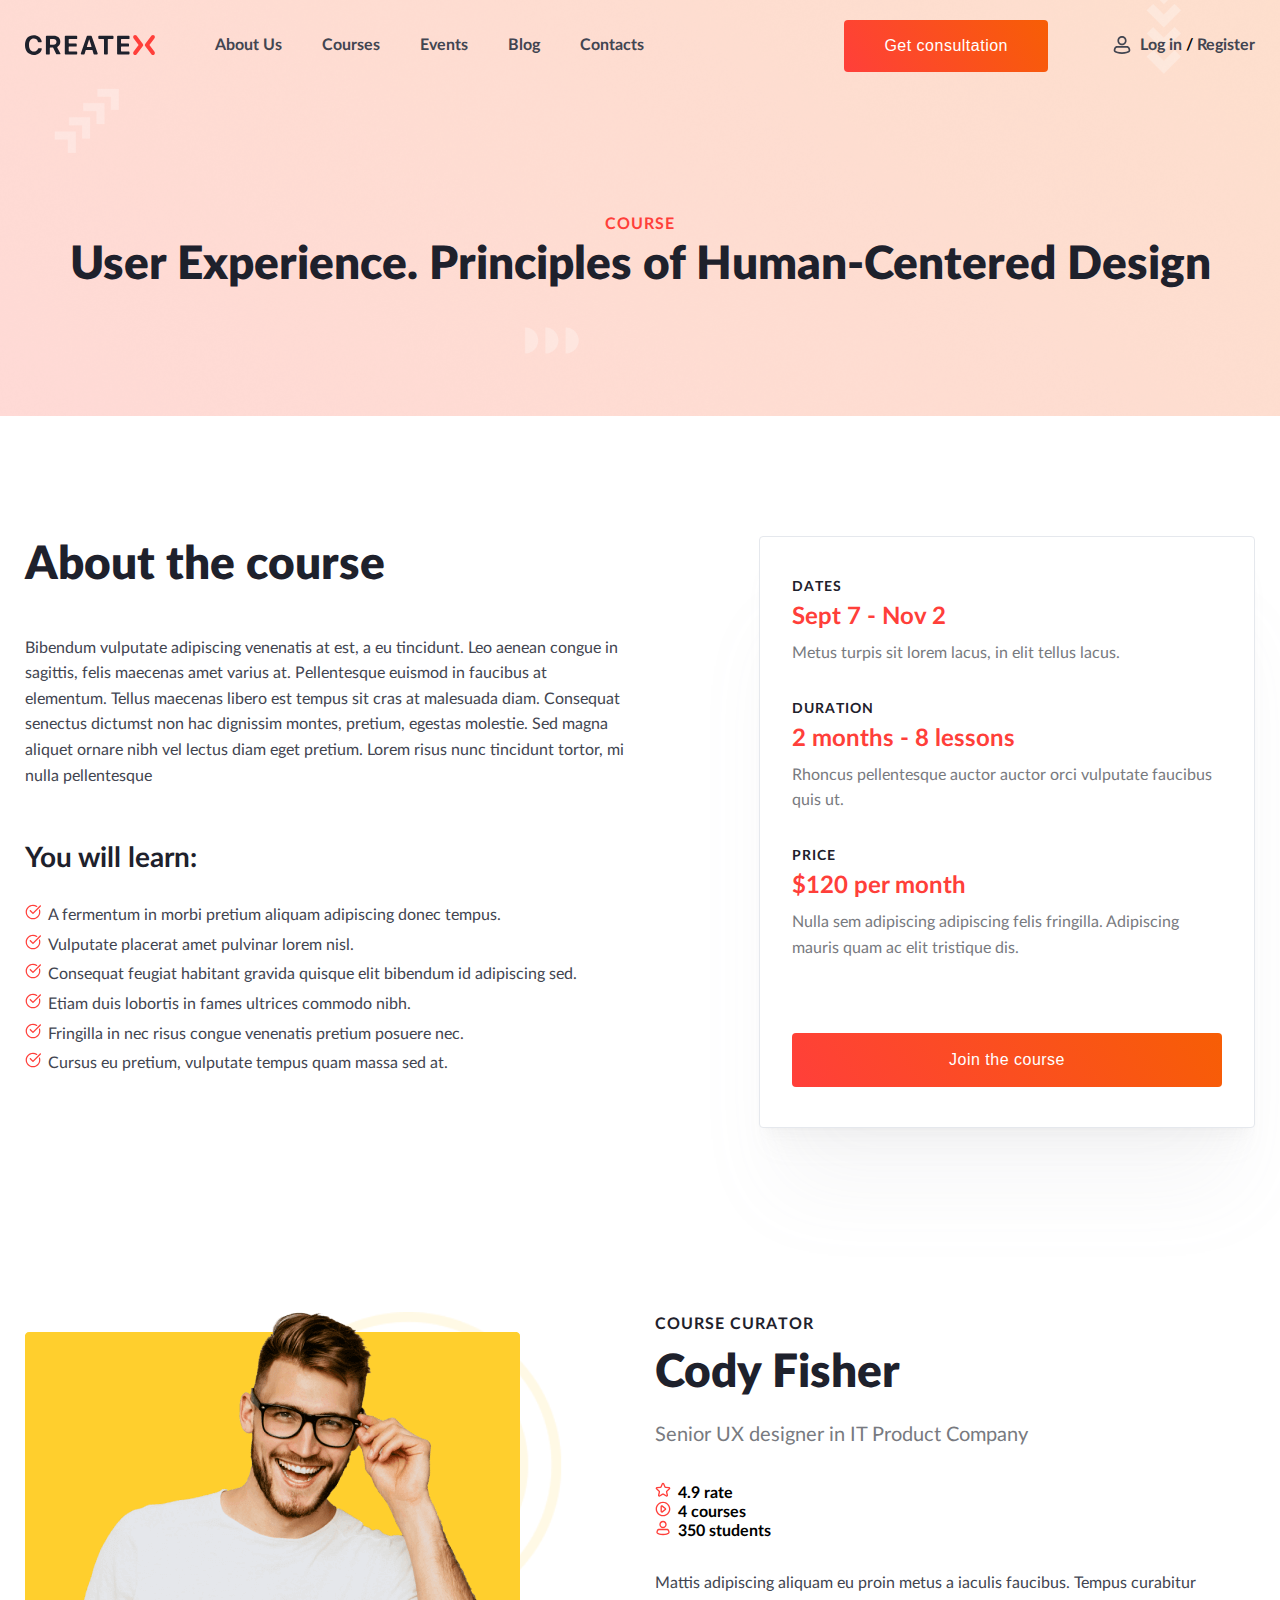
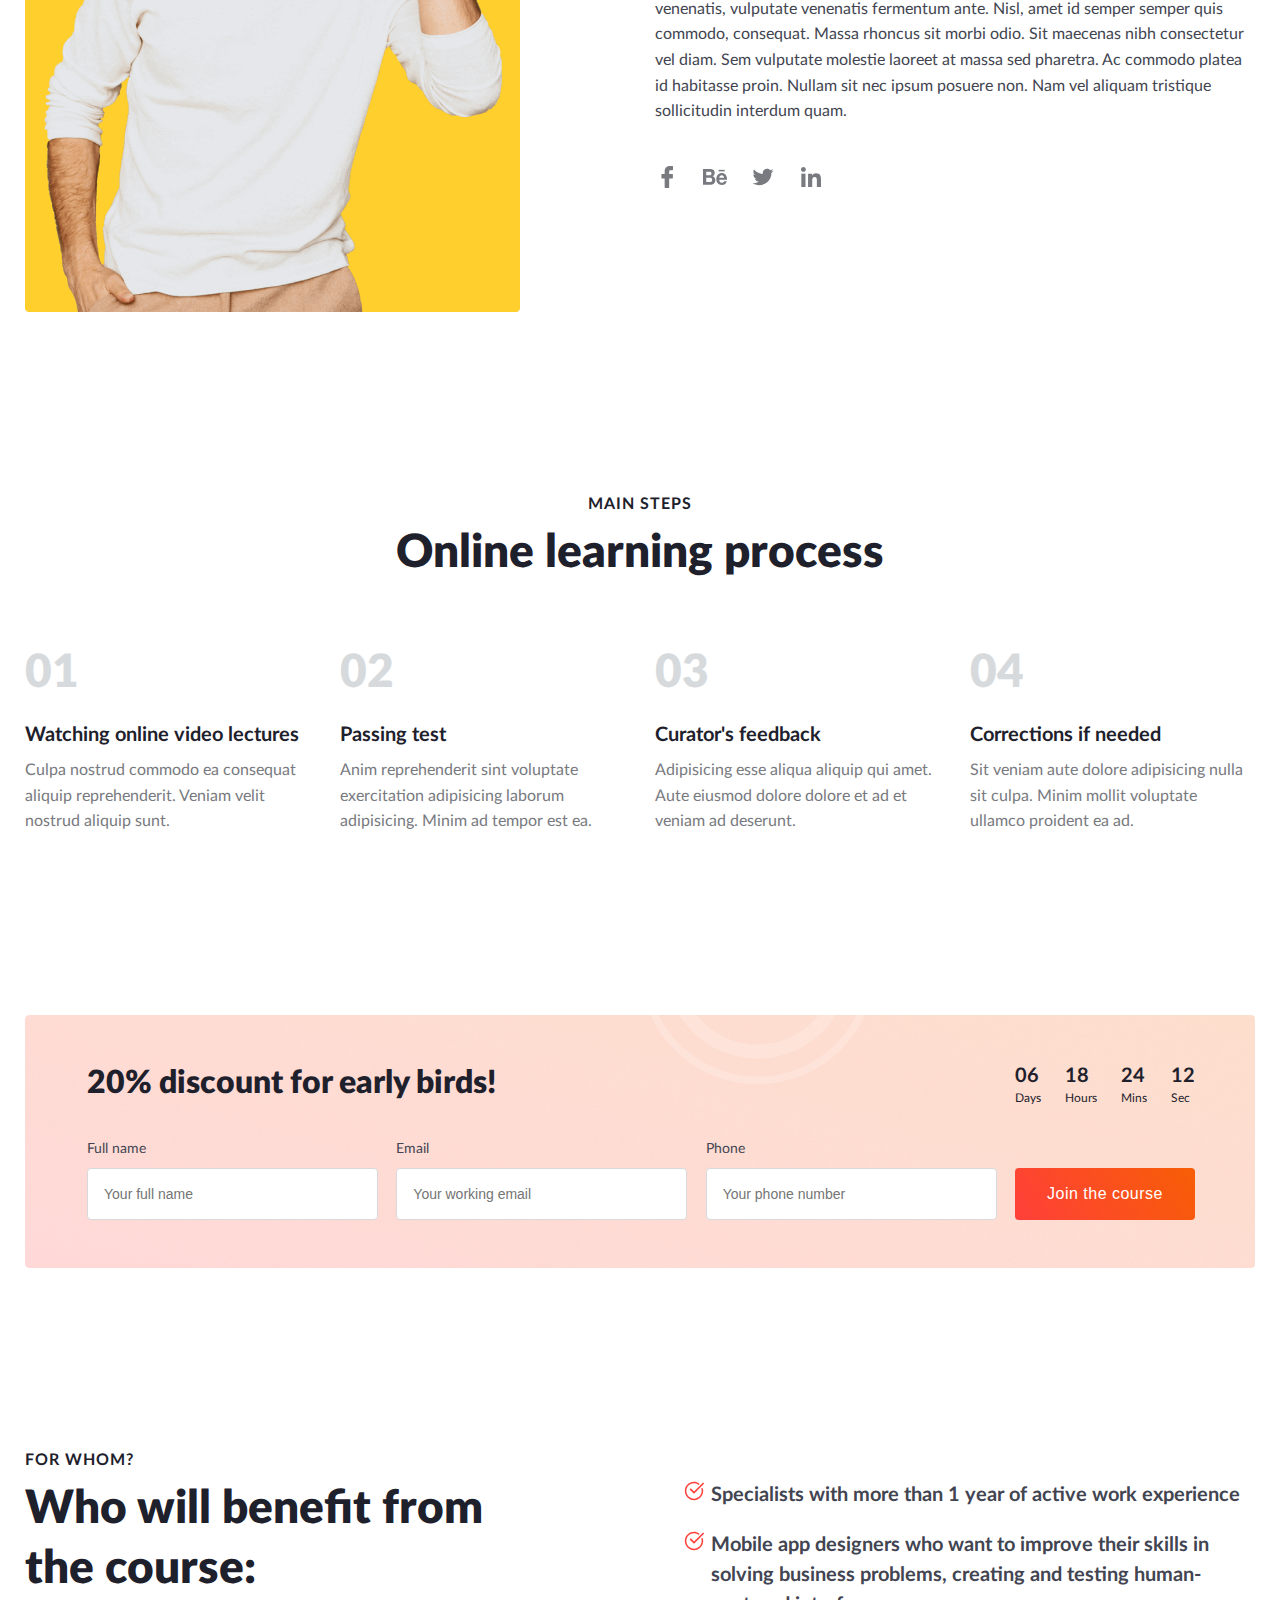
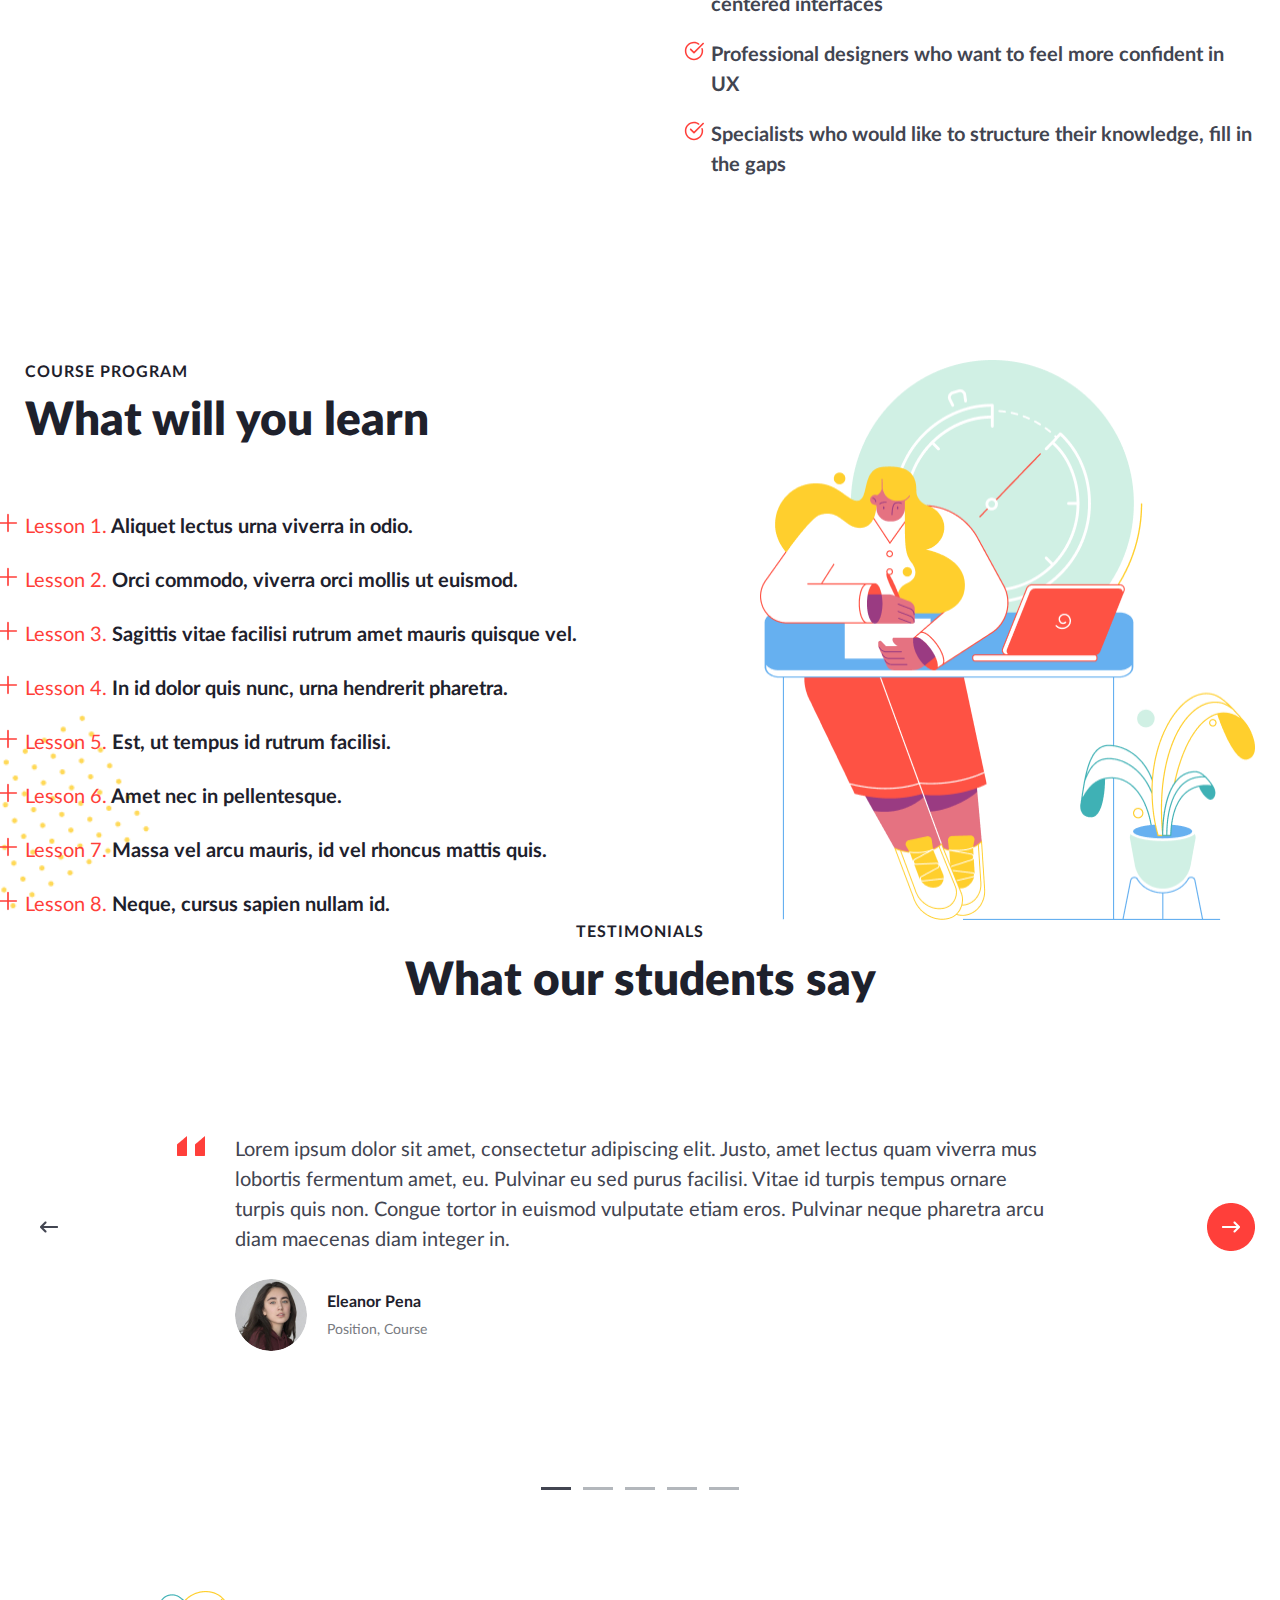
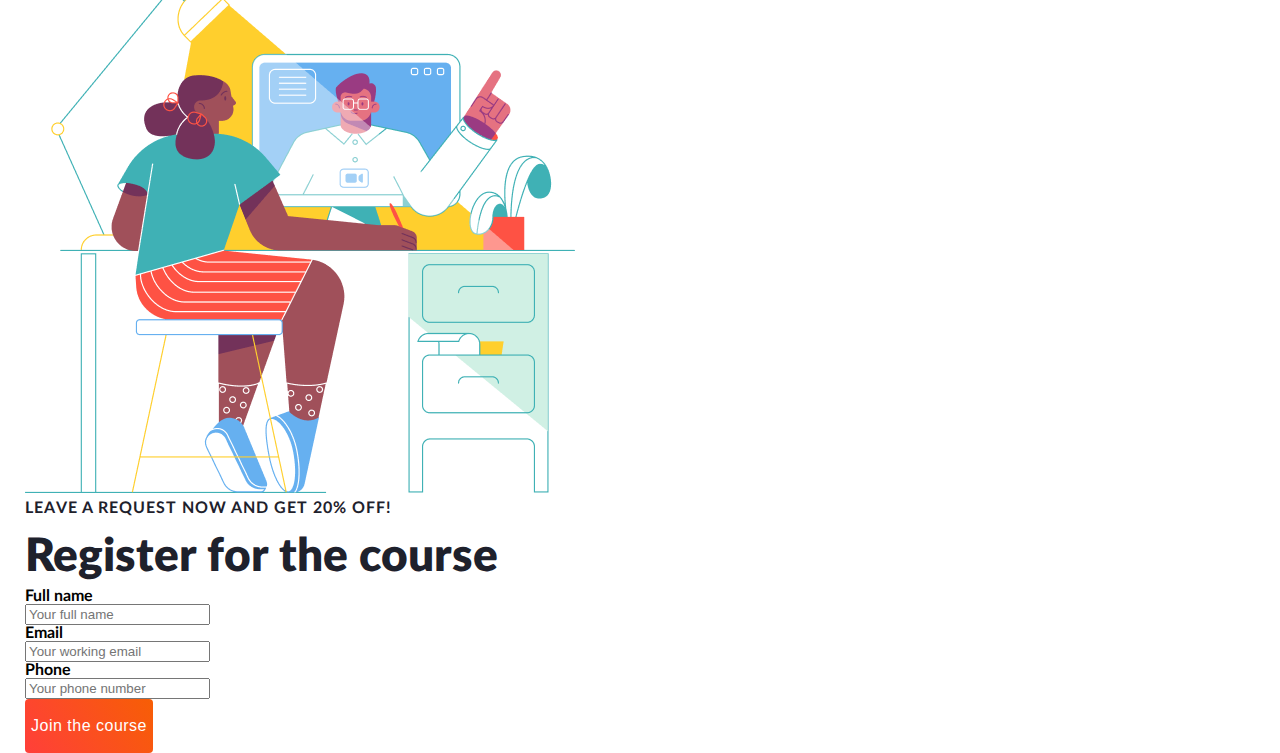
==== course-fisher.html @ bf5c59bf "q" ====
<!DOCTYPE html>
<html lang="en">
<head>
    <meta charset="UTF-8">
    <meta http-equiv="X-UA-Compatible" content="IE=edge">
    <meta name="viewport" content="width=device-width, initial-scale=1.0">
    <title>Course</title>

    <link rel="stylesheet" href="./css/style.css">
    <link rel="stylesheet" href="./css/fonts.css">

    <script src="https://code.jquery.com/jquery-3.6.0.min.js"></script>
    <script src="./scripts/slick.min.js"></script>
    <script src="./scripts/script.js"></script>

</head>
<body>
    <div class="bg-wrap">
        <header class="header">
            <div class="container">
                <div class="header__row">
                    <div class="header__content">
                        <a href="#" class="header__logo">
                            <img src="./img/main-page/header/logo.svg" alt="logo">
                        </a>
                        <ul class="header__list">
                            <li><a href="#">About Us</a></li>
                            <li><a href="#">Courses</a></li>
                            <li><a href="#">Events</a></li>
                            <li><a href="#">Blog</a></li>
                            <li><a href="#">Contacts</a></li>
                        </ul>
                    </div>
                    <div class="header__btns btns">
                        <button class="btns__consultation btn">Get consultation</button>
                        <div class="header__box">
                            <a class="btns__log-in" href="#">Log in</a>
                            <span>/</span>
                            <a href="#">Register</a>
                        </div>
                    </div>
                </div>
            </div>
        </header>
        <main class="main-course-fisher">
            <div class="container">
                <div class="main-course-fisher__text">
                    <p class="main-course-fisher__subtitle">course</p>
                    <h3 class="main-course-fisher__title">User Experience. Principles of Human-Centered Design</h3>
                </div>
            </div>
        </main>
    </div>
    <section class="about-fisher">
        <div class="container">
            <div class="about-fisher__content">
                <div class="about-fisher__text">
                    <h3 class="about-fisher__title">About the course</h3>
                    <p class="about-fisher__subtitle">Bibendum vulputate adipiscing venenatis at est, a eu tincidunt. Leo aenean congue in sagittis, felis maecenas amet varius at. Pellentesque euismod in faucibus at elementum. Tellus maecenas libero est tempus sit cras at malesuada diam. Consequat senectus dictumst non hac dignissim montes, pretium, egestas molestie. Sed magna aliquet ornare nibh vel lectus diam eget pretium. Lorem risus nunc tincidunt tortor, mi nulla pellentesque</p>
                    <h4 class="about-fisher__list-name">You will learn:</h4>
                    <ul class="about-fisher__list">
                        <li>A fermentum in morbi pretium aliquam adipiscing donec tempus.</li>
                        <li>Vulputate placerat amet pulvinar lorem nisl.</li>
                        <li>Consequat feugiat habitant gravida quisque elit bibendum id adipiscing sed.</li>
                        <li>Etiam duis lobortis in fames ultrices commodo nibh.</li>
                        <li>Fringilla in nec risus congue venenatis pretium posuere nec.</li>
                        <li>Cursus eu pretium, vulputate tempus quam massa sed at.</li>
                    </ul>
                </div>
                <div class="about-fisher__join">
                    <div class="about-fisher__join-item">
                        <span class="about-fisher__dates">Dates</span>
                        <span class="about-fisher__duration">Sept 7 - Nov 2</span>
                        <p class="about-fisher__descr">Metus turpis sit lorem lacus, in elit tellus lacus.</p>
                    </div>
                    <div class="about-fisher__join-item">
                        <span class="about-fisher__dates">Duration</span>
                        <span class="about-fisher__duration">2 months - 8 lessons</span>
                        <p class="about-fisher__descr">Rhoncus pellentesque auctor auctor orci vulputate faucibus quis ut.</p>
                    </div>
                    <div class="about-fisher__join-item">
                        <span class="about-fisher__dates">Price</span>
                        <span class="about-fisher__duration">$120 per month</span>
                        <p class="about-fisher__descr">Nulla sem adipiscing adipiscing felis fringilla. Adipiscing mauris quam ac elit tristique dis.</p>
                    </div>
                    <button class="about-fisher__btn btn">Join the course</button>
                </div>
            </div>
        </div>
    </section>
    <div class="fished-bg">
        <section class="curator-fisher">
            <div class="container">
                <div class="curator-fisher__content">
                    <img src="./img/course-fisher/curator-fisher/curator-image.png" alt="Curator" class="curator-fisher__img">
                    <div class="curator-fisher__column">
                        <p class="curator-fisher__subtitle subtitle">Course curator</p>
                        <h4 class="curator-fisher__title title">Cody Fisher</h4>
                        <p class="curator-fisher__position">Senior UX designer in IT Product Company</p>
                        <ul class="curator-fisher__list">
                            <li class="curator-fisher__star">4.9 rate</li>
                            <li class="curator-fisher__play">4 courses</li>
                            <li class="curator-fisher__pfp">350 students</li>
                        </ul>
                        <p class="curator-fisher__descr">Mattis adipiscing aliquam eu proin metus a iaculis faucibus. Tempus curabitur venenatis, vulputate venenatis fermentum ante. Nisl, amet id semper semper quis commodo, consequat. Massa rhoncus sit morbi odio. Sit maecenas nibh consectetur vel diam. Sem vulputate molestie laoreet at massa sed pharetra. Ac commodo platea id habitasse proin. Nullam sit nec ipsum posuere non. Nam vel aliquam tristique sollicitudin interdum quam. </p>
                        <div class="curator-fisher__social">
                            <a href="#" class="curator-fisher__facebook"></a>
                            <a href="#" class="curator-fisher__behance"></a>
                            <a href="#" class="curator-fisher__twitter"></a>
                            <a href="#" class="curator-fisher__linkedin"></a>
                        </div>
                    </div>
                </div>
            </div>
        </section>
        <section class="steps-fisher">
            <div class="container">
                <div class="steps-fisher__content">
                    <div class="steps-fisher__text">
                        <p class="steps-fisher__subtitle subtitle">Main steps</p>
                        <h4 class="steps-fisher__title title">Online learning process</h4>
                    </div>
                    <div class="steps-fisher__row">
                        <div class="steps-fisher__item">
                            <h3 class="steps-fisher__number">01</h3>
                            <h4 class="steps-fisher__txt">Watching online video lectures</h4>
                            <p class="steps-fisher__paragraph">Culpa nostrud commodo ea consequat aliquip reprehenderit. Veniam velit nostrud aliquip sunt.</p>
                        </div>
                        <div class="steps-fisher__item">
                            <h3 class="steps-fisher__number">02</h3>
                            <h4 class="steps-fisher__txt">Passing test</h4>
                            <p class="steps-fisher__paragraph">Anim reprehenderit sint voluptate exercitation adipisicing laborum adipisicing. Minim ad tempor est ea.</p>
                        </div>
                        <div class="steps-fisher__item">
                            <h3 class="steps-fisher__number">03</h3>
                            <h4 class="steps-fisher__txt">Curator's feedback</h4>
                            <p class="steps-fisher__paragraph">Adipisicing esse aliqua aliquip qui amet. Aute eiusmod dolore dolore et ad et veniam ad deserunt.</p>
                        </div>
                        <div class="steps-fisher__item">
                            <h3 class="steps-fisher__number">04</h3>
                            <h4 class="steps-fisher__txt">Corrections if needed</h4>
                            <p class="steps-fisher__paragraph">Sit veniam aute dolore adipisicing nulla sit culpa. Minim mollit voluptate ullamco proident ea ad.</p>
                        </div>
                    </div>
                    <div class="steps-fisher__discount discount">
                        <div class="discount__head">
                            <div class="discount__row">
                                <h3 class="discount__title">20% discount for early birds!</h3>
                                <div class="discount__timer">
                                    <div class="discount__item">
                                        <span class="discount__time">06</span>
                                        <span class="discount__period">Days</span>
                                    </div>
                                    <div class="discount__item">
                                        <span class="discount__time">18</span>
                                        <span class="discount__period">Hours</span>
                                    </div>
                                    <div class="discount__item">
                                        <span class="discount__time">24</span>
                                        <span class="discount__period">Mins</span>
                                    </div>
                                    <div class="discount__item">
                                        <span class="discount__time">12</span>
                                        <span class="discount__period">Sec</span>
                                    </div>
                                </div>
                            </div>
                            <div class="discount__inputs">
                                <form action="type">
                                    <p>Full name</p>
                                    <input type="name" placeholder="Your full name">
                                </form>
                                <form action="type">
                                    <p>Email</p>
                                    <input type="email" placeholder="Your working email">
                                </form>
                                <form action="type">
                                    <p>Phone</p>
                                    <input type="phone" placeholder="Your phone number">
                                </form>
                                <button class="discount__submit btn">Join the course</button>
                            </div>
                        </div>
                    </div>
                </div>
            </div>
        </section>
        <section class="purpose-fisher">
            <div class="container">
                <div class="purpose-fisher__content">
                    <div class="purpose-fisher__text">
                        <p class="purpose-fisher__subtitle subtitle">For whom?</p>
                        <h4 class="purpose-fisher__title title">Who will benefit from the course:</h4>
                    </div>
                    <ul class="purpose-fisher__list">
                        <li class="purpose-fisher__list-item">Specialists with more than 1 year of active work experience</li>
                        <li class="purpose-fisher__list-item">Mobile app designers who want to improve their skills in solving business problems, creating and testing human-centered interfaces</li>
                        <li class="purpose-fisher__list-item">Professional designers who want to feel more confident in UX</li>
                        <li class="purpose-fisher__list-item">Specialists who would like to structure their knowledge, fill in the gaps</li>
                    </ul>
                </div>
            </div>
        </section>
        <section class="program-fisher">
            <div class="container">
                <div class="program-fisher__content">
                    <div class="program-fisher__column">
                        <div class="program-fisher__text">
                            <p class="program-fisher__subtitle subtitle">Course program</p>
                            <h4 class="program-fisher__title title">What will you learn</h4>
                        </div>
                        <ul class="program-fisher__list">
                            <li class="program-fisher__list-item">
                                <p class="program-fisher__paragraph"><span>Lesson 1.</span> Aliquet lectus urna viverra in odio.</p>
                                <p class="program-fisher__descr">Nulla amet, sagittis potenti rhoncus sit. Elit lectus nec pulvinar aliquet donec enim, ornare. Lacus facilisi curabitur turpis varius mauris. Nisi, tempus risus, odio mi suscipit sed. Curabitur faucibus porttitor quis sem lacus, arcu feugiat facilisis. Commodo nunc orci vitae accumsan id.</p>
                            </li>
                            <li class="program-fisher__list-item">
                                <p class="program-fisher__paragraph"><span>Lesson 2.</span> Orci commodo, viverra orci mollis ut euismod.</p>
                                <p class="program-fisher__descr">Nulla amet, sagittis potenti rhoncus sit. Elit lectus nec pulvinar aliquet donec enim, ornare. Lacus facilisi curabitur turpis varius mauris. Nisi, tempus risus, odio mi suscipit sed. Curabitur faucibus porttitor quis sem lacus, arcu feugiat facilisis. Commodo nunc orci vitae accumsan id.</p>
                            </li>
                            <li class="program-fisher__list-item">
                                <p class="program-fisher__paragraph"><span>Lesson 3.</span> Sagittis vitae facilisi rutrum amet mauris quisque vel.</p>
                                <p class="program-fisher__descr">Nulla amet, sagittis potenti rhoncus sit. Elit lectus nec pulvinar aliquet donec enim, ornare. Lacus facilisi curabitur turpis varius mauris. Nisi, tempus risus, odio mi suscipit sed. Curabitur faucibus porttitor quis sem lacus, arcu feugiat facilisis. Commodo nunc orci vitae accumsan id.</p>
                            </li>
                            <li class="program-fisher__list-item">
                                <p class="program-fisher__paragraph"><span>Lesson 4.</span> In id dolor quis nunc, urna hendrerit pharetra.</p>
                                <p class="program-fisher__descr">Nulla amet, sagittis potenti rhoncus sit. Elit lectus nec pulvinar aliquet donec enim, ornare. Lacus facilisi curabitur turpis varius mauris. Nisi, tempus risus, odio mi suscipit sed. Curabitur faucibus porttitor quis sem lacus, arcu feugiat facilisis. Commodo nunc orci vitae accumsan id.</p>
                            </li>
                            <li class="program-fisher__list-item">
                                <p class="program-fisher__paragraph"><span>Lesson 5.</span> Est, ut tempus id rutrum facilisi.</p>
                                <p class="program-fisher__descr">Nulla amet, sagittis potenti rhoncus sit. Elit lectus nec pulvinar aliquet donec enim, ornare. Lacus facilisi curabitur turpis varius mauris. Nisi, tempus risus, odio mi suscipit sed. Curabitur faucibus porttitor quis sem lacus, arcu feugiat facilisis. Commodo nunc orci vitae accumsan id.</p>
                            </li>
                            <li class="program-fisher__list-item">
                                <p class="program-fisher__paragraph"><span>Lesson 6.</span> Amet nec in pellentesque.</p>
                                <p class="program-fisher__descr">Nulla amet, sagittis potenti rhoncus sit. Elit lectus nec pulvinar aliquet donec enim, ornare. Lacus facilisi curabitur turpis varius mauris. Nisi, tempus risus, odio mi suscipit sed. Curabitur faucibus porttitor quis sem lacus, arcu feugiat facilisis. Commodo nunc orci vitae accumsan id.</p>
                            </li>
                            <li class="program-fisher__list-item">
                                <p class="program-fisher__paragraph"><span>Lesson 7.</span> Massa vel arcu mauris, id vel rhoncus mattis quis.</p>
                                <p class="program-fisher__descr">Nulla amet, sagittis potenti rhoncus sit. Elit lectus nec pulvinar aliquet donec enim, ornare. Lacus facilisi curabitur turpis varius mauris. Nisi, tempus risus, odio mi suscipit sed. Curabitur faucibus porttitor quis sem lacus, arcu feugiat facilisis. Commodo nunc orci vitae accumsan id.</p>
                            </li>
                            <li class="program-fisher__list-item">
                                <p class="program-fisher__paragraph"><span>Lesson 8.</span> Neque, cursus sapien nullam id.</p>
                                <p class="program-fisher__descr">Nulla amet, sagittis potenti rhoncus sit. Elit lectus nec pulvinar aliquet donec enim, ornare. Lacus facilisi curabitur turpis varius mauris. Nisi, tempus risus, odio mi suscipit sed. Curabitur faucibus porttitor quis sem lacus, arcu feugiat facilisis. Commodo nunc orci vitae accumsan id.</p>
                            </li>
                        </ul>
                    </div>
                    <img src="./img/course-fisher/program-fisher/illustration.png" alt="img" class="program-fisher__img">
                </div>
            </div>
        </section>
    </div>
    <section class="testimonials">
        <div class="container">
            <div class="testimonials__content">
                <div class="testimonials__row">
                    <p class="testimonials__subtitle subtitle">Testimonials</p>
                    <h4 class="testimonials__title title">What our students say</h4>
                </div>
                <div class="testimonials__slider-wide slider-wide">
                    <div class="slider-wide__item">
                        <div class="slider-wide__field">
                            <p class="slider-wide__text">Lorem ipsum dolor sit amet, consectetur adipiscing elit. Justo, amet lectus quam viverra mus lobortis fermentum amet, eu. Pulvinar eu sed purus facilisi. Vitae id turpis tempus ornare turpis quis non. Congue tortor in euismod vulputate etiam eros. Pulvinar neque pharetra arcu diam maecenas diam integer in.</p>
                            <div class="slider-wide__badge">
                                <img src="./img/main-page/testimonials/image.png" alt="pic" class="slider-wide__img">
                                <span class="slider-wide__name">Eleanor Pena</span>
                                <span class="slider-wide__position">Position, Course</span>
                            </div>
                        </div>
                    </div>
                    <div class="slider-wide__item">
                        <div class="slider-wide__field">
                            <p class="slider-wide__text">Lorem ipsum dolor sit amet, consectetur adipiscing elit. Justo, amet lectus quam viverra mus lobortis fermentum amet, eu. Pulvinar eu sed purus facilisi. Vitae id turpis tempus ornare turpis quis non. Congue tortor in euismod vulputate etiam eros. Pulvinar neque pharetra arcu diam maecenas diam integer in.</p>
                            <div class="slider-wide__badge">
                                <img src="./img/main-page/testimonials/image.png" alt="pic" class="slider-wide__img">
                                <span class="slider-wide__name">Eleanor Pena</span>
                                <span class="slider-wide__position">Position, Course</span>
                            </div>
                        </div>
                    </div>
                    <div class="slider-wide__item">
                        <div class="slider-wide__field">
                            <p class="slider-wide__text">Lorem ipsum dolor sit amet, consectetur adipiscing elit. Justo, amet lectus quam viverra mus lobortis fermentum amet, eu. Pulvinar eu sed purus facilisi. Vitae id turpis tempus ornare turpis quis non. Congue tortor in euismod vulputate etiam eros. Pulvinar neque pharetra arcu diam maecenas diam integer in.</p>
                            <div class="slider-wide__badge">
                                <img src="./img/main-page/testimonials/image.png" alt="pic" class="slider-wide__img">
                                <span class="slider-wide__name">Eleanor Pena</span>
                                <span class="slider-wide__position">Position, Course</span>
                            </div>
                        </div>
                    </div>
                    <div class="slider-wide__item">
                        <div class="slider-wide__field">
                            <p class="slider-wide__text">Lorem ipsum dolor sit amet, consectetur adipiscing elit. Justo, amet lectus quam viverra mus lobortis fermentum amet, eu. Pulvinar eu sed purus facilisi. Vitae id turpis tempus ornare turpis quis non. Congue tortor in euismod vulputate etiam eros. Pulvinar neque pharetra arcu diam maecenas diam integer in.</p>
                            <div class="slider-wide__badge">
                                <img src="./img/main-page/testimonials/image.png" alt="pic" class="slider-wide__img">
                                <span class="slider-wide__name">Eleanor Pena</span>
                                <span class="slider-wide__position">Position, Course</span>
                            </div>
                        </div>
                    </div>
                    <div class="slider-wide__item">
                        <div class="slider-wide__field">
                            <p class="slider-wide__text">Lorem ipsum dolor sit amet, consectetur adipiscing elit. Justo, amet lectus quam viverra mus lobortis fermentum amet, eu. Pulvinar eu sed purus facilisi. Vitae id turpis tempus ornare turpis quis non. Congue tortor in euismod vulputate etiam eros. Pulvinar neque pharetra arcu diam maecenas diam integer in.</p>
                            <div class="slider-wide__badge">
                                <img src="./img/main-page/testimonials/image.png" alt="pic" class="slider-wide__img">
                                <span class="slider-wide__name">Eleanor Pena</span>
                                <span class="slider-wide__position">Position, Course</span>
                            </div>
                        </div>
                    </div>
                </div>
            </div>
        </div>
    </section>
    <section class="register-fisher">
        <div class="container">
            <div class="register-fisher__content">
                <img src="./img/course-fisher/register-fisher/illustration.png" alt="img">
                <div class="register-fisher__column">
                    <p class="register-fisher__subtitle subtitle">Leave a request now and get 20% off!</p>
                    <h4 class="register-fisher__title title">Register for the course</h4>
                    <div class="register-fisher__inputs">
                        <form action="type">
                            <p>Full name</p>
                            <input type="name" placeholder="Your full name">
                        </form>
                        <form action="type">
                            <p>Email</p>
                            <input type="email" placeholder="Your working email">
                        </form>
                        <form action="type">
                            <p>Phone</p>
                            <input type="phone" placeholder="Your phone number">
                        </form>
                        <button class="register-fisher__submit btn">Join the course</button>
                    </div>
                </div>
            </div>
        </div>
    </section>
</body>
</html>
---- css/style.css ----
/*-----------------------------RESET-------------------------*/
html, body, div, span, applet, object, iframe,
h1, h2, h3, h4, h5, h6, p, blockquote, pre,
a, abbr, acronym, address, big, cite, code,
del, dfn, em, img, ins, kbd, q, s, samp,
small, strike, strong, sub, sup, tt, var,
b, u, i, center,
dl, dt, dd, ol, ul, li,
fieldset, form, label, legend,
table, caption, tbody, tfoot, thead, tr, th, td,
article, aside, canvas, details, embed,
figure, figcaption, footer, header, hgroup,
menu, nav, output, ruby, section, summary,
time, mark, audio, video {
  margin: 0;
  padding: 0;
  border: 0;
  font-size: 100%;
  font: inherit;
  vertical-align: baseline;
}

/* HTML5 display-role reset for older browsers */
article, aside, details, figcaption, figure,
footer, header, hgroup, menu, nav, section {
  display: block;
}

body {
  line-height: 1;
}

ol, ul {
  list-style: none;
}

blockquote, q {
  quotes: none;
}

blockquote:before, blockquote:after,
q:before, q:after {
  content: "";
  content: none;
}

table {
  border-collapse: collapse;
  border-spacing: 0;
}

button {
  border: none;
  outline: none;
}

a {
  text-decoration: none;
}

/*------------------------------------------------------*/
body {
  height: 100%;
  font-family: "Lato-Bold";
}

.container {
  max-width: 1230px;
  margin: 0 auto;
  padding-left: 15px;
  padding-right: 15px;
  height: 100%;
}

.btn {
  background: linear-gradient(55.95deg, #FF3F3A 0%, #F75E05 100%);
  border-radius: 4px;
  font-size: 16px;
  line-height: 325%;
  letter-spacing: 0.5px;
  color: #FFFFFF;
  cursor: pointer;
}

.subtitle {
  margin: 0 0 8px 0;
  font-size: 16px;
  line-height: 150%;
  letter-spacing: 1px;
  text-transform: uppercase;
  color: #1E212C;
}

.title {
  font-family: "Lato-Black";
  font-size: 46px;
  line-height: 130%;
  color: #1E212C;
}

.bg-wrap {
  background: url(../img/main-page/background1.png) 0 0/cover no-repeat;
}

.bg-wrap2 {
  background: url(../img/main-page/team/Background.png) 0 0/cover no-repeat;
}

.header__row {
  display: flex;
  justify-content: space-between;
  align-items: center;
  height: 52px;
  padding: 20px 0 140px 0;
}
.header__logo {
  margin: 0 60px 0 0;
}
.header__content {
  display: flex;
  align-items: center;
}
.header__list {
  display: flex;
  align-items: center;
}
.header__list li:not(:last-child) {
  margin: 0 40px 0 0;
}
.header__list a {
  font-size: 16px;
  line-height: 160%;
  color: #424551;
}
.header__btns {
  display: flex;
  align-items: center;
}
.header__box {
  margin: 0 0 0 64px;
}

.btns__consultation {
  padding: 0 40px;
}
.btns a {
  font-size: 16px;
  line-height: 160%;
  color: #424551;
}
.btns__log-in {
  position: relative;
  padding: 0 0 0 28px;
}
.btns__log-in::before {
  content: "";
  position: absolute;
  top: -2px;
  left: 0;
  background-image: url(../img/main-page/header/Profile.svg);
  background-size: cover;
  width: 20px;
  height: 20px;
}

.main__content {
  padding: 0 0 190px 0;
}
.main__row {
  display: flex;
  justify-content: space-between;
}
.main__column {
  margin: 0 175px 0 0;
}
.main__music-btn {
  display: flex;
  align-items: center;
  margin: 0 0 24px 0;
}
.main__music-btn button {
  position: relative;
  background-color: transparent;
  cursor: pointer;
}
.main__music-btn span {
  font-size: 14px;
  line-height: 150%;
  color: #1E212C;
  margin: 0 0 0 10px;
}
.main__hover {
  position: absolute;
  top: -15px;
  left: -10px;
  opacity: 0;
  width: 84px;
  height: 84px;
  transition: all 0.75s ease 0s;
}
.main__hover:hover {
  opacity: 1;
}
.main__title {
  font-size: 64px;
  line-height: 130%;
  letter-spacing: 1px;
  color: #1E212C;
  margin: 0 0 60px 0;
}
.main__footer {
  display: flex;
  align-items: center;
  justify-content: space-between;
  padding: 0 0 80px 0;
}
.main__item {
  display: flex;
  align-items: center;
}
.main__text {
  font-family: "Lato-Black";
  font-size: 46px;
  line-height: 130%;
  color: #1E212C;
  margin: 0 12px 0 0;
}
.main__text-descr {
  font-family: "Lato-Regular";
  font-size: 16px;
  line-height: 160%;
  color: #1E212C;
}
.main__dot {
  height: 8px;
  width: 8px;
}

.btns__about-us {
  position: relative;
  font-size: 16px;
  line-height: 52px;
  letter-spacing: 0.5px;
  background: linear-gradient(55.95deg, #FF3F3A 0%, #F75E05 100%);
  -webkit-background-clip: text;
  -webkit-text-fill-color: transparent;
  border-radius: 4px;
  padding: 0px 40px;
  margin: 0 24px 0 0;
  cursor: pointer;
}
.btns__about-us::before {
  content: "";
  position: absolute;
  top: 0;
  left: 0;
  right: 0;
  bottom: 0;
  border-radius: 4px;
  border: 1px solid transparent;
  background: linear-gradient(55.95deg, #FF3F3A 0%, #F75E05 100%);
  -webkit-mask: linear-gradient(#fff 0 0) padding-box, linear-gradient(#fff 0 0);
  -webkit-mask-composite: destination-out;
  mask-composite: exclude;
}
.btns__explore {
  padding: 0 40px;
}

.about {
  background-image: url(../img/main-page/about/background.png);
  background-size: cover;
  background-repeat: no-repeat;
  margin: 180px 0 0 0;
}
.about__content {
  display: flex;
  justify-content: space-between;
  padding: 0 0 180px 0;
}
.about__column {
  margin: 0 0 0 135px;
}
.about__title {
  margin: 0 40px 0 0;
}
.about__list {
  font-family: "Lato-Regular";
  font-size: 16px;
  line-height: 160%;
  color: #424551;
  margin: 0 0 48px 0;
}
.about__list li {
  list-style: url(../img/main-page/about/check.svg);
  list-style-position: inside;
}
.about__list li:not(:last-child) {
  margin: 0 0 12px 0;
}
.about__more-about {
  padding: 0 32px;
  cursor: pointer;
}

.courses__row {
  display: flex;
  justify-content: space-between;
  margin: 0 0 60px 0;
}
.courses__btn {
  display: flex;
  flex-direction: column;
  justify-content: center;
}
.courses__btn a {
  position: relative;
  font-weight: 700;
  font-size: 16px;
  line-height: 52px;
  letter-spacing: 0.5px;
  background: linear-gradient(55.95deg, #FF3F3A 0%, #F75E05 100%);
  -webkit-background-clip: text;
  -webkit-text-fill-color: transparent;
  border-radius: 4px;
  padding: 0px 40px;
  cursor: pointer;
}
.courses__btn a::before {
  content: "";
  position: absolute;
  top: 0;
  left: 0;
  right: 0;
  bottom: 0;
  border-radius: 4px;
  border: 1px solid transparent;
  background: linear-gradient(55.95deg, #FF3F3A 0%, #F75E05 100%);
  -webkit-mask: linear-gradient(#fff 0 0) padding-box, linear-gradient(#fff 0 0);
  -webkit-mask-composite: destination-out;
  mask-composite: exclude;
}
.courses__content {
  display: flex;
  justify-content: space-between;
  flex-wrap: wrap;
  gap: 30px 0;
  flex: 0 1 100%;
  padding: 0 0 165px 0;
}
.courses__item {
  display: flex;
  justify-content: flex-start;
  background: #FFFFFF;
  border: 1px solid #E5E8ED;
  box-shadow: 0px 80px 80px -20px rgba(154, 156, 165, 0.08), 0px 30px 24px -10px rgba(154, 156, 165, 0.05), 0px 12px 10px -6px rgba(154, 156, 165, 0.04), 0px 4px 4px -4px rgba(30, 33, 44, 0.03);
  border-radius: 4px;
  width: 600px;
}
.courses__box {
  margin: 32px;
}
.courses__badge {
  display: inline-block;
  font-family: "Lato-Regular";
  border-radius: 4px;
  font-size: 14px;
  line-height: 150%;
  color: #FFFFFF;
  padding: 1px 8px 1px 8px;
}
.courses__position {
  font-size: 20px;
  line-height: 150%;
  color: #1E212C;
  margin: 20px 0 20px 0;
}
.courses__salary {
  display: block;
  font-family: "Lato-Regular";
  font-size: 18px;
  line-height: 150%;
  color: #787A80;
}
.courses__salary span {
  color: #FF4242;
}

.badge-marketing {
  background: #03CEA4;
}

.badge-management {
  background: #5A87FC;
}

.badge-hr-recruiting {
  background: #F89828;
}

.badge-design {
  background: #F52F6E;
}

.badge-development {
  background: #7772F1;
}

.benefits {
  background-color: #FFFFFF;
}
.benefits__text {
  text-align: center;
  padding: 0 0 60px 0;
}
.benefits__btns {
  display: flex;
  justify-content: space-between;
  padding: 0 0 60px 0;
}
.benefits__btn {
  position: relative;
  border-radius: 4px;
  font-size: 16px;
  line-height: 160%;
  color: #9A9CA5;
  background-color: transparent;
  padding: 10px 0;
  transition: all 0.5s ease 0s;
  border: 1px solid #FFFFFF;
  flex: 1 1 auto;
  cursor: pointer;
}
.benefits__hover:hover {
  font-size: 16px;
  line-height: 160%;
  color: #FF3F3A;
  border: 1px solid #FF3F3A;
}
.benefits__row {
  display: flex;
  justify-content: space-between;
  align-items: center;
  padding: 0 0 120px 0;
}
.benefits__box {
  flex: 0 1 41%;
}
.benefits__box-title {
  font-family: "Lato-Black";
  font-size: 32px;
  line-height: 130%;
  color: #1E212C;
  margin: 0 0 24px 0;
}
.benefits__box-subtitle {
  font-family: "Lato-Regular";
  font-size: 16px;
  line-height: 160%;
  color: #424551;
}

.active {
  font-size: 16px;
  line-height: 160%;
  color: #FF3F3A;
  border: 1px solid #FF3F3A;
}

.btns__tutors:before {
  position: absolute;
  content: "";
  top: 30%;
  left: 20%;
  background-image: url(../img/main-page/benefits/Star-gray.svg);
  height: 15px;
  width: 15px;
  transition: all 0.5s ease 0s;
}
.btns__tutors:hover:before {
  background-image: url(../img/main-page/benefits/Star-red.svg);
}
.btns__tutors.active:before {
  background-image: url(../img/main-page/benefits/Star-red.svg);
}
.btns__feedback:before {
  position: absolute;
  content: "";
  top: 30%;
  left: 20%;
  background-image: url(../img/main-page/benefits/like-grey.svg);
  height: 15px;
  width: 15px;
  transition: all 0.5s ease 0s;
}
.btns__feedback:hover:before {
  background-image: url(../img/main-page/benefits/like-red.svg);
}
.btns__feedback.active:before {
  background-image: url(../img/main-page/benefits/like-red.svg);
}
.btns__library:before {
  position: absolute;
  content: "";
  top: 30%;
  left: 20%;
  background-image: url(../img/main-page/benefits/Layouts-grey.svg);
  height: 15px;
  width: 15px;
  transition: all 0.5s ease 0s;
}
.btns__library:hover:before {
  background-image: url(../img/main-page/benefits/Layouts-red.svg);
}
.btns__library.active:before {
  background-image: url(../img/main-page/benefits/Layouts-red.svg);
}
.btns__community:before {
  position: absolute;
  content: "";
  top: 30%;
  left: 20%;
  background-image: url(../img/main-page/benefits/Chat-grey.svg);
  height: 15px;
  width: 15px;
  transition: all 0.5s ease 0s;
}
.btns__community:hover:before {
  background-image: url(../img/main-page/benefits/Chat-red.svg);
}
.btns__community.active:before {
  background-image: url(../img/main-page/benefits/Chat-red.svg);
}

.events {
  position: relative;
  background-image: url(../img/main-page/events/bg-color.png);
  background-size: cover;
  background-repeat: no-repeat;
}
.events:before {
  position: absolute;
  content: url(../img/main-page/events/dots.svg);
  height: 159px;
  width: 116px;
  bottom: 0;
  left: 0;
}
.events__content {
  padding: 80px 0 0 0;
}
.events__text {
  text-align: center;
}
.events__column {
  display: grid;
  gap: 24px 0;
  padding: 0 0 60px 0;
}
.events__field {
  display: flex;
  padding: 32px 40px;
  background-color: #FFFFFF;
  border-radius: 4px;
}
.events__foot {
  display: flex;
  justify-content: center;
  padding: 0 0 80px 0;
}
.events__descr {
  font-size: 28px;
  line-height: 150%;
  color: #1E212C;
  margin: 0 40px 0 0;
}
.events__btn {
  background: linear-gradient(55.95deg, #FF3F3A 0%, #F75E05 100%);
  border-radius: 4px;
  -webkit-background-clip: none;
  -webkit-text-fill-color: #FFFFFF;
  font-size: 14px;
  line-height: 44px;
  letter-spacing: 0.5px;
  padding: 0 40px;
  cursor: pointer;
}

.field {
  display: flex;
  align-items: flex-start;
}
.field__box {
  display: grid;
  grid-template-areas: "day month" "day time";
  -moz-column-gap: 20px;
       column-gap: 20px;
}
.field__day {
  grid-area: day;
  font-family: "Lato-Black";
  font-size: 48px;
  line-height: 130%;
  letter-spacing: 1px;
  color: #FF3F3A;
  align-items: center;
}
.field__month {
  grid-area: month;
  font-size: 20px;
  line-height: 150%;
  color: #1E212C;
}
.field__time {
  grid-area: time;
  font-family: "Lato-Regular";
  font-size: 16px;
  line-height: 160%;
  color: #787A80;
}
.field__text {
  display: flex;
  flex-direction: column;
  flex: 1 1 auto;
  padding: 0 0 0 40px;
}
.field__title {
  font-size: 20px;
  line-height: 150%;
  color: #1E212C;
  margin: 0 0 4px 0;
}
.field__descr {
  font-family: "Lato-Regular";
  font-size: 16px;
  line-height: 160%;
  color: #787A80;
}
.field__btn {
  position: relative;
  font-size: 14px;
  line-height: 44px;
  letter-spacing: 0.5px;
  background: linear-gradient(55.95deg, #FF3F3A 0%, #F75E05 100%);
  -webkit-background-clip: text;
  -webkit-text-fill-color: transparent;
  border-radius: 4px;
  padding: 0 32px;
  cursor: pointer;
}
.field__btn::before {
  content: "";
  position: absolute;
  top: 0;
  left: 0;
  right: 0;
  bottom: 0;
  border-radius: 4px;
  border: 1px solid transparent;
  background: linear-gradient(55.95deg, #FF3F3A 0%, #F75E05 100%);
  -webkit-mask: linear-gradient(#fff 0 0) padding-box, linear-gradient(#fff 0 0);
  -webkit-mask-composite: destination-out;
  mask-composite: exclude;
}
.field__btn:hover {
  background: linear-gradient(55.95deg, #FF3F3A 0%, #F75E05 100%);
  border-radius: 4px;
  -webkit-background-clip: none;
  -webkit-text-fill-color: #FFFFFF;
}

.certificate__content {
  padding: 120px 0 120px 0;
  display: flex;
  justify-content: space-between;
  position: relative;
  align-items: center;
}
.certificate__column {
  flex: 0 1 32%;
}
.certificate__title {
  margin: 0 0 48px 0;
}
.certificate__descr {
  font-family: "Lato-Regular";
  font-size: 16px;
  line-height: 160%;
  color: #424551;
}
.certificate__row {
  display: flex;
  justify-content: space-between;
  margin: 32px 0 0 0;
}
.certificate__img {
  position: absolute;
  top: 120px;
  right: 0;
  border: 1px solid #E5E8ED;
  box-shadow: 0px 80px 80px -20px rgba(154, 156, 165, 0.16), 0px 30px 24px -10px rgba(154, 156, 165, 0.1), 0px 12px 10px -6px rgba(154, 156, 165, 0.08), 0px 4px 4px -4px rgba(30, 33, 44, 0.05);
  border-radius: 4px;
}
.certificate__img-courses {
  border: 1px solid #E5E8ED;
  box-shadow: 0px 80px 80px -20px rgba(154, 156, 165, 0.16), 0px 30px 24px -10px rgba(154, 156, 165, 0.1), 0px 12px 10px -6px rgba(154, 156, 165, 0.08), 0px 4px 4px -4px rgba(30, 33, 44, 0.05);
  border-radius: 4px;
}

.team__content {
  padding: 166px 0 0 0;
  min-width: 0;
}
.slider {
  position: relative;
  overflow: hidden;
  padding: 60px 0 180px 0;
}
.slider__item {
  width: 100%;
  opacity: 0;
  text-align: center;
  position: relative;
  transition: all 0.5s ease 0s;
}
.slider__item:hover {
  transition: all 0.5s ease 0s;
  transform: scale(105%);
}
.slider__item:hover::before {
  opacity: 1;
}
.slider__item:hover .social {
  transition: all 0.5s ease 0s;
}
.slider__item:hover .social__facebook {
  display: block;
  opacity: 0.6;
}
.slider__item:hover .social__facebook:hover {
  opacity: 1;
}
.slider__item:hover .social__instagram {
  display: block;
  opacity: 0.6;
}
.slider__item:hover .social__instagram:hover {
  opacity: 1;
}
.slider__item:hover .social__linkedin {
  display: block;
  opacity: 0.6;
}
.slider__item:hover .social__linkedin:hover {
  opacity: 1;
}
.slider__item::before {
  content: "";
  position: absolute;
  top: 0;
  left: 12px;
  right: 0;
  bottom: 0;
  border-radius: 4px;
  background-image: url(../img/main-page/team/slider/gradient.png);
  background-repeat: no-repeat;
  transition: all 0.5s ease 0s;
  opacity: 0;
}
.slider__img {
  margin: 0 0 16px 0;
}
.slider__name {
  font-size: 20px;
  line-height: 150%;
  color: #424551;
  margin: 0 0 4px 0;
}
.slider__position {
  font-family: "Lato-Regular";
  font-size: 16px;
  line-height: 160%;
  color: #787A80;
}
.slider .slick-track {
  display: flex;
  justify-content: space-between;
}
.slider .slick-active {
  opacity: 1;
}
.slider .slick-arrow {
  position: absolute;
  font-size: 0;
}
.slider .slick-prev {
  top: 0;
  right: 64px;
  height: 48px;
  width: 48px;
  background: url(../img/main-page/team/slider/prev-hover.png);
  background-repeat: no-repeat;
  background-position: center;
  padding: 24px;
}
.slider .slick-prev.slick-disabled {
  background: url(../img/main-page/team/slider/prev-btn.png);
  background-repeat: no-repeat;
  background-position: center;
}
.slider .slick-next {
  top: 0;
  right: 0;
  height: 48px;
  width: 48px;
  background: url(../img/main-page/team/slider/next-hover.png);
  background-repeat: no-repeat;
  background-position: center;
  padding: 24px;
}
.slider .slick-next.slick-disabled {
  background: url(../img/main-page/team/slider/next-btn.png);
  background-repeat: no-repeat;
  background-position: center;
}

.social {
  display: flex;
  position: absolute;
  bottom: 90px;
  right: 20px;
}
.social__facebook {
  display: none;
  opacity: 0;
  margin: 0 8px 0 0;
}
.social__instagram {
  display: none;
  opacity: 0;
  margin: 0 8px 0 0;
}
.social__linkedin {
  opacity: 0;
  display: none;
}

.testimonials__content {
  padding: 0 0 100px 0;
}
.testimonials__row {
  text-align: center;
}

.slider-wide {
  position: relative;
  overflow: hidden;
}
.slider-wide__item {
  padding: 60px 105px;
  opacity: 0;
  transition: all 0.5s ease 0s;
}
.slider-wide__field {
  max-width: 1020px;
  min-height: 216px;
  background-color: #FFFFFF;
  padding: 64px 105px;
  display: flex;
  flex-direction: column;
}
.slider-wide__text {
  position: relative;
  font-family: "Lato-Regular";
  font-size: 20px;
  line-height: 150%;
  color: #424551;
  margin: 0 0 24px 0;
  flex: 1 1 auto;
}
.slider-wide__text:before {
  position: absolute;
  content: url(../img/main-page/testimonials/braces.png);
  width: 28px;
  height: 20px;
  top: 0;
  left: -58px;
}
.slider-wide__badge {
  display: grid;
  grid-template-areas: "img name" "img position";
  -moz-column-gap: 20px;
       column-gap: 20px;
  grid-template-columns: 72px 150px;
  justify-self: flex-end;
}
.slider-wide__img {
  grid-area: img;
  border-radius: 50%;
  width: 72px;
  height: 72px;
}
.slider-wide__name {
  grid-area: name;
  font-size: 16px;
  line-height: 160%;
  color: #1E212C;
  align-self: flex-end;
  margin: 0 0 4px 0;
}
.slider-wide__position {
  grid-area: position;
  font-family: "Lato-Regular";
  font-size: 14px;
  line-height: 150%;
  color: #787A80;
  align-self: flex-start;
}
.slider-wide .slick-track {
  display: flex;
  justify-content: space-between;
}
.slider-wide .slick-active {
  opacity: 1;
  transition: all 0.5s ease 0s;
}
.slider-wide .slick-arrow {
  position: absolute;
  font-size: 0;
  z-index: 10;
}
.slider-wide .slick-prev {
  top: 40%;
  left: 0;
  height: 48px;
  width: 48px;
  background: url(../img/main-page/team/slider/prev-hover.png);
  background-repeat: no-repeat;
  background-position: center;
  padding: 24px;
}
.slider-wide .slick-prev.slick-disabled {
  background: url(../img/main-page/team/slider/prev-btn.png);
  background-repeat: no-repeat;
  background-position: center;
}
.slider-wide .slick-next {
  top: 40%;
  right: 0;
  height: 48px;
  width: 48px;
  background: url(../img/main-page/team/slider/next-hover.png);
  background-repeat: no-repeat;
  background-position: center;
  padding: 24px;
}
.slider-wide .slick-next.slick-disabled {
  background: url(../img/main-page/team/slider/next-btn.png);
  background-repeat: no-repeat;
  background-position: center;
}
.slider-wide .slick-dots {
  display: flex;
  justify-content: center;
}
.slider-wide .slick-dots li:not(:last-child) {
  margin: 0 12px 0 0;
}
.slider-wide .slick-dots button {
  font-size: 0;
  width: 30px;
  height: 3px;
  background-color: #B3B7BC;
}
.slider-wide .slick-dots .slick-active button {
  background-color: #424551;
}

.blog__content {
  padding: 120px 0 180px 0;
}
.blog__row {
  display: flex;
  justify-content: space-between;
  padding: 0 0 60px 0;
}
.blog__btn {
  padding: 0 40px;
  align-self: flex-end;
}
.blog__box {
  display: flex;
  justify-content: space-between;
  gap: 30px;
}
.blog__item {
  position: relative;
  flex: 0 1 33.3%;
}
.blog__pseudo {
  position: absolute;
  top: 12px;
  left: 12px;
  padding: 1px 8px;
  background-color: #FFFFFF;
  border-radius: 4px;
}
.blog__pseudo.mic:before {
  content: url(../img/main-page/blog/mic.svg);
  vertical-align: middle;
  margin: 0 4px 0 0;
}
.blog__pseudo.play:before {
  content: url(../img/main-page/blog/Play.svg);
  vertical-align: middle;
  margin: 0 4px 0 0;
}
.blog__pseudo.files:before {
  content: url(../img/main-page/blog/Files.svg);
  vertical-align: middle;
  margin: 0 4px 0 0;
}
.blog__img {
  border-radius: 4px;
}
.blog__item-row {
  padding: 16px 0;
}
.blog__item-row span {
  font-size: 14px;
  line-height: 150%;
  color: #787A80;
}
.blog__name {
  margin: 0 12px 0 0;
}
.blog__date {
  margin: 0 12px 0 0;
}
.blog__date:before {
  content: url(../img/main-page/blog/Calendar.svg);
  vertical-align: middle;
  margin: 0 8px 0 12px;
}
.blog__time:before {
  content: url(../img/main-page/blog/Clock.svg);
  vertical-align: middle;
  margin: 0 8px 0 12px;
}
.blog__text {
  font-size: 20px;
  line-height: 150%;
  color: #1E212C;
  margin: 0 0 8px 0;
}
.blog__descr {
  font-size: 16px;
  line-height: 160%;
  color: #424551;
  margin: 0 0 16px 0;
}
.blog__link {
  position: relative;
  font-size: 16px;
  line-height: 160%;
  color: #1E212C;
  padding: 0 8px 0 0;
}
.blog__link:after {
  position: absolute;
  content: "";
  width: 24px;
  height: 24px;
  background-image: url(../img/main-page/blog/Right.svg);
  background-size: cover;
  background-repeat: no-repeat;
  right: -24px;
}

.subscribe {
  position: relative;
  display: flex;
  background: url(../img/main-page/subscribe/background.png) 0 0/cover no-repeat;
}
.subscribe:before {
  position: absolute;
  content: url(../img/main-page/subscribe/illustration.png);
  bottom: 0;
  left: 0;
}
.subscribe:after {
  position: absolute;
  content: url(../img/main-page/subscribe/illustration.png);
  bottom: 0;
  right: 0;
}
.subscribe__content {
  padding: 120px 0 180px 0;
  text-align: center;
}
.subscribe__row {
  display: flex;
  justify-content: center;
  align-items: center;
  margin: 60px 0 0 0;
}
.subscribe__input {
  height: 50px;
  width: 408px;
  background: #FFFFFF;
  border: 1px solid #D7DADD;
  border-radius: 4px;
  padding: 0 0 0 16px;
  margin: 0 24px 0 0;
  font-size: 16px;
  line-height: 160%;
  color: #9A9CA5;
  outline: none;
}
.subscribe__btn {
  padding: 0 40px;
  outline: none;
  border: none;
}

.footer {
  background: #1E212C;
}
.footer__content {
  padding: 80px 0 60px 0;
  display: grid;
  grid-template-columns: 23% 7% 9% 11% 24%;
  grid-template-rows: 1fr;
  -moz-column-gap: 80px;
       column-gap: 80px;
}
.footer__item {
  display: flex;
  flex-direction: column;
}
.footer__logo {
  margin: 0 0 24px 0;
}
.footer__descr {
  font-family: "Lato-Regular";
  font-size: 12px;
  line-height: 150%;
  color: #FFFFFF;
  opacity: 0.6;
  margin: 0 0 28px 0;
}
.footer__social a:not(:last-child) {
  margin: 0 20px 0 0;
}
.footer__title {
  font-size: 16px;
  line-height: 150%;
  letter-spacing: 1px;
  text-transform: uppercase;
  color: #FFFFFF;
  margin: 0 0 12px 0;
}
.footer__subtitle {
  font-family: "Lato-Regular";
  font-size: 16px;
  line-height: 160%;
  color: #FFFFFF;
  opacity: 0.6;
}
.footer__subtitle:not(:last-child) {
  margin: 0 0 8px 0;
}
.footer__input {
  display: flex;
  width: 292px;
  background: rgba(255, 255, 255, 0.12);
  border: 1px solid rgba(255, 255, 255, 0.2);
  min-height: 34px;
  vertical-align: middle;
  border-radius: 4px;
}
.footer__input-field {
  background: transparent;
  border: none;
  outline: none;
  -webkit-appearance: none;
  width: 244px;
  vertical-align: middle;
  height: 36px;
  color: #FFFFFF;
  padding: 0 0 0 12px;
}
.footer__input-submit {
  padding: 0;
  margin: 0;
  height: 36px;
  vertical-align: middle;
  background: transparent url(../img/main-page/footer/LineStroke.svg) no-repeat 50% 50%;
  width: 36px;
  font-size: 0;
  border: none;
  cursor: pointer;
}
.footer__txt {
  font-family: "Lato-Regular";
  font-size: 10px;
  line-height: 150%;
  color: #FFFFFF;
  margin: 12px 0 0 0;
}
.footer__end {
  padding: 20px 0;
  display: flex;
  justify-content: space-between;
}
.footer__end a {
  font-size: 14px;
  text-transform: uppercase;
  line-height: 150%;
  color: #FFFFFF;
  opacity: 0.6;
}
.footer__end-wrap {
  background: url(../img/main-page/footer/background-end.png) 0 0/cover no-repeat;
}
.footer__text {
  font-family: "Lato-Regular";
  font-size: 12px;
  line-height: 150%;
  color: #FFFFFF;
}

/*-----------------------------------------COURSES.HTML----------------------------*/
.courses-in-details a {
  display: flex;
}
.courses-in-details__text {
  text-align: center;
  padding: 0 0 60px 0;
  margin: -60px 0 0 0;
}
.courses-in-details__subtitle {
  margin: 0 0 8px 0;
}
.courses-in-details__title {
  font-family: "Lato-Black";
}
.courses-in-details__row {
  display: flex;
  justify-content: space-between;
  padding: 0 0 60px 0;
  align-items: center;
}
.courses-in-details__list {
  display: flex;
}
.courses-in-details__list li {
  border: 1px solid transparent;
}
.courses-in-details__list li:not(:last-child) {
  margin: 0 12px 0 0;
}
.courses-in-details__list li a {
  display: inline-block;
  padding: 10px 20px;
  font-size: 16px;
  line-height: 160%;
  color: #9A9CA5;
  border-radius: 4px;
  border: 1px solid #FFFFFF;
  cursor: pointer;
  transition: all 0.5s ease 0s;
}
.courses-in-details__list li a:hover {
  color: #FF3F3A;
  border: 1px solid #FF3F3A;
}
.courses-in-details__list li a.active {
  color: #FF3F3A;
  border: 1px solid #FF3F3A;
}
.courses-in-details__input {
  width: 286px;
  background: #FFFFFF;
  border: 1px solid #D7DADD;
  border-radius: 4px;
  min-height: 44px;
  display: flex;
}
.courses-in-details__input-field {
  background: transparent;
  border: none;
  outline: none;
  -webkit-appearance: none;
  width: 242px;
  vertical-align: middle;
  height: 44px;
  padding: 0 0 0 12px;
  font-size: 14px;
  line-height: 150%;
  color: #9A9CA5;
}
.courses-in-details__input-submit {
  padding: 0;
  margin: 0;
  height: 44px;
  vertical-align: middle;
  background: transparent url(../img/courses-page/courses-in-details/search.svg) no-repeat 50% 50%;
  width: 44px;
  font-size: 0;
  border: none;
  cursor: pointer;
}
.courses-in-details__content {
  display: grid;
  grid-template-columns: 1fr 1fr 1fr;
  grid-template-rows: 1fr 1fr 1fr;
  gap: 26px;
  padding: 0 0 120px 0;
}
.courses-in-details__item {
  display: flex;
  flex-direction: column;
  background: #FFFFFF;
  border: 1px solid #E5E8ED;
  box-shadow: 0px 80px 80px -20px rgba(154, 156, 165, 0.08), 0px 30px 24px -10px rgba(154, 156, 165, 0.05), 0px 12px 10px -6px rgba(154, 156, 165, 0.04), 0px 4px 4px -4px rgba(30, 33, 44, 0.03);
  border-radius: 4px;
}
.courses-in-details__img {
  max-width: 390px;
  max-height: 420px;
}

.main-course-fisher__text {
  text-align: center;
  padding: 0 0 120px 0;
}
.main-course-fisher__subtitle {
  font-size: 16px;
  line-height: 150%;
  letter-spacing: 1px;
  text-transform: uppercase;
  color: #FF3F3A;
}
.main-course-fisher__title {
  font-family: "Lato-Black";
  font-size: 46px;
  line-height: 130%;
  color: #1E212C;
}

.about-fisher__content {
  display: flex;
  gap: 135px;
  padding: 120px 0 184px 0;
}
.about-fisher__text {
  flex: 1 1 70%;
}
.about-fisher__title {
  font-family: "Lato-Black";
  font-size: 46px;
  line-height: 130%;
  color: #1E212C;
  margin: 0 0 40px 0;
}
.about-fisher__subtitle {
  font-family: "Lato-Regular";
  font-size: 16px;
  line-height: 160%;
  color: #424551;
  margin: 0 0 48px 0;
}
.about-fisher__list-name {
  font-size: 28px;
  line-height: 150%;
  color: #1E212C;
  margin: 0 0 24px 0;
}
.about-fisher__list li {
  list-style-image: url(../img/course-fisher/about-fisher/check.svg);
  list-style-position: inside;
  font-family: "Lato-Regular";
  font-size: 16px;
  line-height: 160%;
  color: #424551;
}
.about-fisher__list li:not(:last-child) {
  margin: 0 0 4px 0;
}
.about-fisher__join {
  background: #FFFFFF;
  border: 1px solid #E5E8ED;
  box-shadow: 0px 80px 80px -20px rgba(154, 156, 165, 0.08), 0px 30px 24px -10px rgba(154, 156, 165, 0.05), 0px 12px 10px -6px rgba(154, 156, 165, 0.04), 0px 4px 4px -4px rgba(30, 33, 44, 0.03);
  border-radius: 4px;
  padding: 40px 32px;
  display: flex;
  flex-direction: column;
}
.about-fisher__join-item {
  display: flex;
  flex-direction: column;
}
.about-fisher__join-item:not(:last-child) {
  margin: 0 0 32px 0;
}
.about-fisher__dates {
  font-size: 14px;
  line-height: 150%;
  letter-spacing: 1px;
  text-transform: uppercase;
  color: #1E212C;
  margin: 0 0 4px 0;
}
.about-fisher__duration {
  font-size: 24px;
  line-height: 130%;
  color: #FF3F3A;
  margin: 0 0 8px 0;
}
.about-fisher__descr {
  font-family: "Lato-Regular";
  font-size: 16px;
  line-height: 160%;
  color: #787A80;
}
.about-fisher__btn {
  margin: 40px 0 0 0;
}

.fished-bg {
  background: url(../img/course-fisher/Background.png) 0 0/cover no-repeat;
}

.curator-fisher__content {
  display: flex;
  justify-content: space-between;
  gap: 135px;
  padding: 0 0 180px 0;
}
.curator-fisher__subtitle {
  margin: 0 0 8px 0;
}
.curator-fisher__title {
  margin: 0 0 16px 0;
}
.curator-fisher__position {
  font-family: "Lato-Regular";
  font-size: 20px;
  line-height: 150%;
  color: #787A80;
  margin: 0 0 32px 0;
}
.curator-fisher__list {
  list-style-position: inside;
  margin: 0 0 32px 0;
}
.curator-fisher__star {
  list-style-image: url(../img/course-fisher/curator-fisher/list/Star.svg);
}
.curator-fisher__play {
  list-style-image: url(../img/course-fisher/curator-fisher/list/Play.svg);
}
.curator-fisher__pfp {
  list-style-image: url(../img/course-fisher/curator-fisher/list/Profile.svg);
}
.curator-fisher__descr {
  font-family: "Lato-Regular";
  font-size: 16px;
  line-height: 160%;
  color: #424551;
  margin: 0 0 40px 0;
}
.curator-fisher__social {
  display: flex;
  align-items: center;
}
.curator-fisher__social a:not(:last-child) {
  margin: 0 24px 0 0;
}
.curator-fisher__facebook {
  height: 24px;
  width: 24px;
  background: url(../img/course-fisher/curator-fisher/social/Facebook.svg) 0 0/cover no-repeat;
}
.curator-fisher__facebook:hover {
  background: url(../img/course-fisher/curator-fisher/social-hover/Facebook.svg) 0 0/cover no-repeat;
}
.curator-fisher__behance {
  height: 24px;
  width: 24px;
  background: url(../img/course-fisher/curator-fisher/social/behance.svg) 0 0/cover no-repeat;
}
.curator-fisher__behance:hover {
  background: url(../img/course-fisher/curator-fisher/social-hover/behance.svg) 0 0/cover no-repeat;
}
.curator-fisher__twitter {
  height: 24px;
  width: 24px;
  background: url(../img/course-fisher/curator-fisher/social/Twitter.svg) 0 0/cover no-repeat;
}
.curator-fisher__twitter:hover {
  background: url(../img/course-fisher/curator-fisher/social-hover/Twitter.svg) 0 0/cover no-repeat;
}
.curator-fisher__linkedin {
  height: 24px;
  width: 24px;
  background: url(../img/course-fisher/curator-fisher/social/Linked-In.svg) 0 0/cover no-repeat;
}
.curator-fisher__linkedin:hover {
  background: url(../img/course-fisher/curator-fisher/social-hover/Linked-In.svg) 0 0/cover no-repeat;
}

.steps-fisher__content {
  padding: 0 0 180px 0;
}
.steps-fisher__text {
  text-align: center;
  padding: 0 0 60px 0;
}
.steps-fisher__row {
  display: flex;
  justify-content: space-between;
  gap: 30px;
  padding: 0 0 180px 0;
}
.steps-fisher__item {
  flex: 0 1 25%;
}
.steps-fisher__number {
  font-family: "Lato-Black";
  font-size: 46px;
  line-height: 130%;
  color: #D7DADD;
  margin: 0 0 16px 0;
}
.steps-fisher__txt {
  font-size: 20px;
  line-height: 150%;
  color: #1E212C;
  margin: 0 0 8px 0;
}
.steps-fisher__paragraph {
  font-family: "Lato-Regular";
  font-size: 16px;
  line-height: 160%;
  color: #787A80;
}

.discount__head {
  position: relative;
  background: url(../img/course-fisher/steps-fisher/bg-color.png) 0 0/cover no-repeat;
  padding: 48px 60px 48px 62px;
  border-radius: 4px;
}
.discount__head::before {
  position: absolute;
  content: url(../img/course-fisher/steps-fisher/circles.png);
  top: 0;
  left: 50%;
}
.discount__row {
  display: flex;
  justify-content: space-between;
  padding: 0 0 32px 0;
}
.discount__title {
  font-family: "Lato-Black";
  font-size: 32px;
  line-height: 130%;
  color: #1E212C;
}
.discount__timer {
  display: flex;
}
.discount__item {
  display: flex;
  flex-direction: column;
  justify-content: center;
}
.discount__item:not(:last-child) {
  margin: 0 24px 0 0;
}
.discount__time {
  font-size: 20px;
  line-height: 130%;
  color: #1E212C;
}
.discount__period {
  font-family: "Lato-Regular";
  font-size: 12px;
  line-height: 150%;
  color: #1E212C;
}
.discount__inputs {
  display: flex;
  align-items: center;
  justify-content: space-between;
}
.discount__inputs p {
  font-family: "Lato-Regular";
  font-size: 14px;
  line-height: 150%;
  color: #424551;
  margin: 0 0 8px 0;
}
.discount__inputs input {
  outline: none;
  background-color: #FFFFFF;
  border: 1px solid #D7DADD;
  border-radius: 4px;
  height: 28px;
  padding: 11px 0 11px 16px;
  width: 273px;
  font-size: 14px;
  line-height: 150%;
  color: #9A9CA5;
}
.discount__submit {
  align-self: flex-end;
  padding: 0 32px;
}

.purpose-fisher__content {
  display: flex;
  justify-content: space-between;
  padding: 0 0 180px 0;
}
.purpose-fisher__text {
  margin: 0 170px 0 0;
}
.purpose-fisher__list {
  padding: 32px 0 0 0;
  flex: 0 1 60%;
}
.purpose-fisher__list-item {
  font-size: 20px;
  line-height: 150%;
  color: #424551;
  list-style: url(../img/course-fisher/purpose-fisher/check.svg);
  list-style-position: outside;
}
.purpose-fisher__list-item:not(:last-child) {
  margin: 0 0 20px 0;
}

.program-fisher__content {
  display: flex;
  justify-content: space-between;
}
.program-fisher__text {
  padding: 0 0 60px 0;
}
.program-fisher__list-item {
  list-style: url(../img/course-fisher/program-fisher/Plus.svg);
  list-style-position: outside;
}
.program-fisher__list-item:not(:last-child) {
  margin: 0 0 24px 0;
}
.program-fisher__paragraph {
  font-size: 20px;
  line-height: 150%;
  color: #1E212C;
  cursor: pointer;
}
.program-fisher__paragraph span {
  font-family: "Lato-Regular";
  font-size: 20px;
  line-height: 150%;
  color: #FF3F3A;
}
.program-fisher__descr {
  display: none;
  font-family: "Lato-Regular";
  font-size: 16px;
  line-height: 160%;
  color: #424551;
}
.program-fisher__descr .act {
  display: block;
}/*# sourceMappingURL=style.css.map */
---- css/fonts.css ----
@font-face {
    font-family: 'Lato-Regular';
    src: url('Lato-Regular.eot');
    src: local('Lato Regular'), local('Lato-Regular'),
        url('../fonts/Lato-Regular.eot') format('embedded-opentype'),
        url('../fonts/Lato-Regular.woff') format('woff'),
        url('../fonts/Lato-Regular.ttf') format('truetype');
    font-weight: normal;
    font-style: normal;
}

@font-face {
    font-family: 'Lato-Black';
    src: url('Lato-Black.eot');
    src: local('Lato Black'), local('Lato-Black'),
        url('../fonts/Lato-Black.eot') format('embedded-opentype'),
        url('../fonts/Lato-Black.woff') format('woff'),
        url('../fonts/Lato-Black.ttf') format('truetype');
    font-weight: 900;
    font-style: normal;
}

@font-face {
    font-family: 'Lato-Bold';
    src: url('Lato-Bold.eot');
    src: local('Lato Bold'), local('Lato-Bold'),
        url('../fonts/Lato-Bold.eot') format('embedded-opentype'),
        url('../fonts/Lato-Bold.woff') format('woff'),
        url('../fonts/Lato-Bold.ttf') format('truetype');
    font-weight: bold;
    font-style: normal;
}
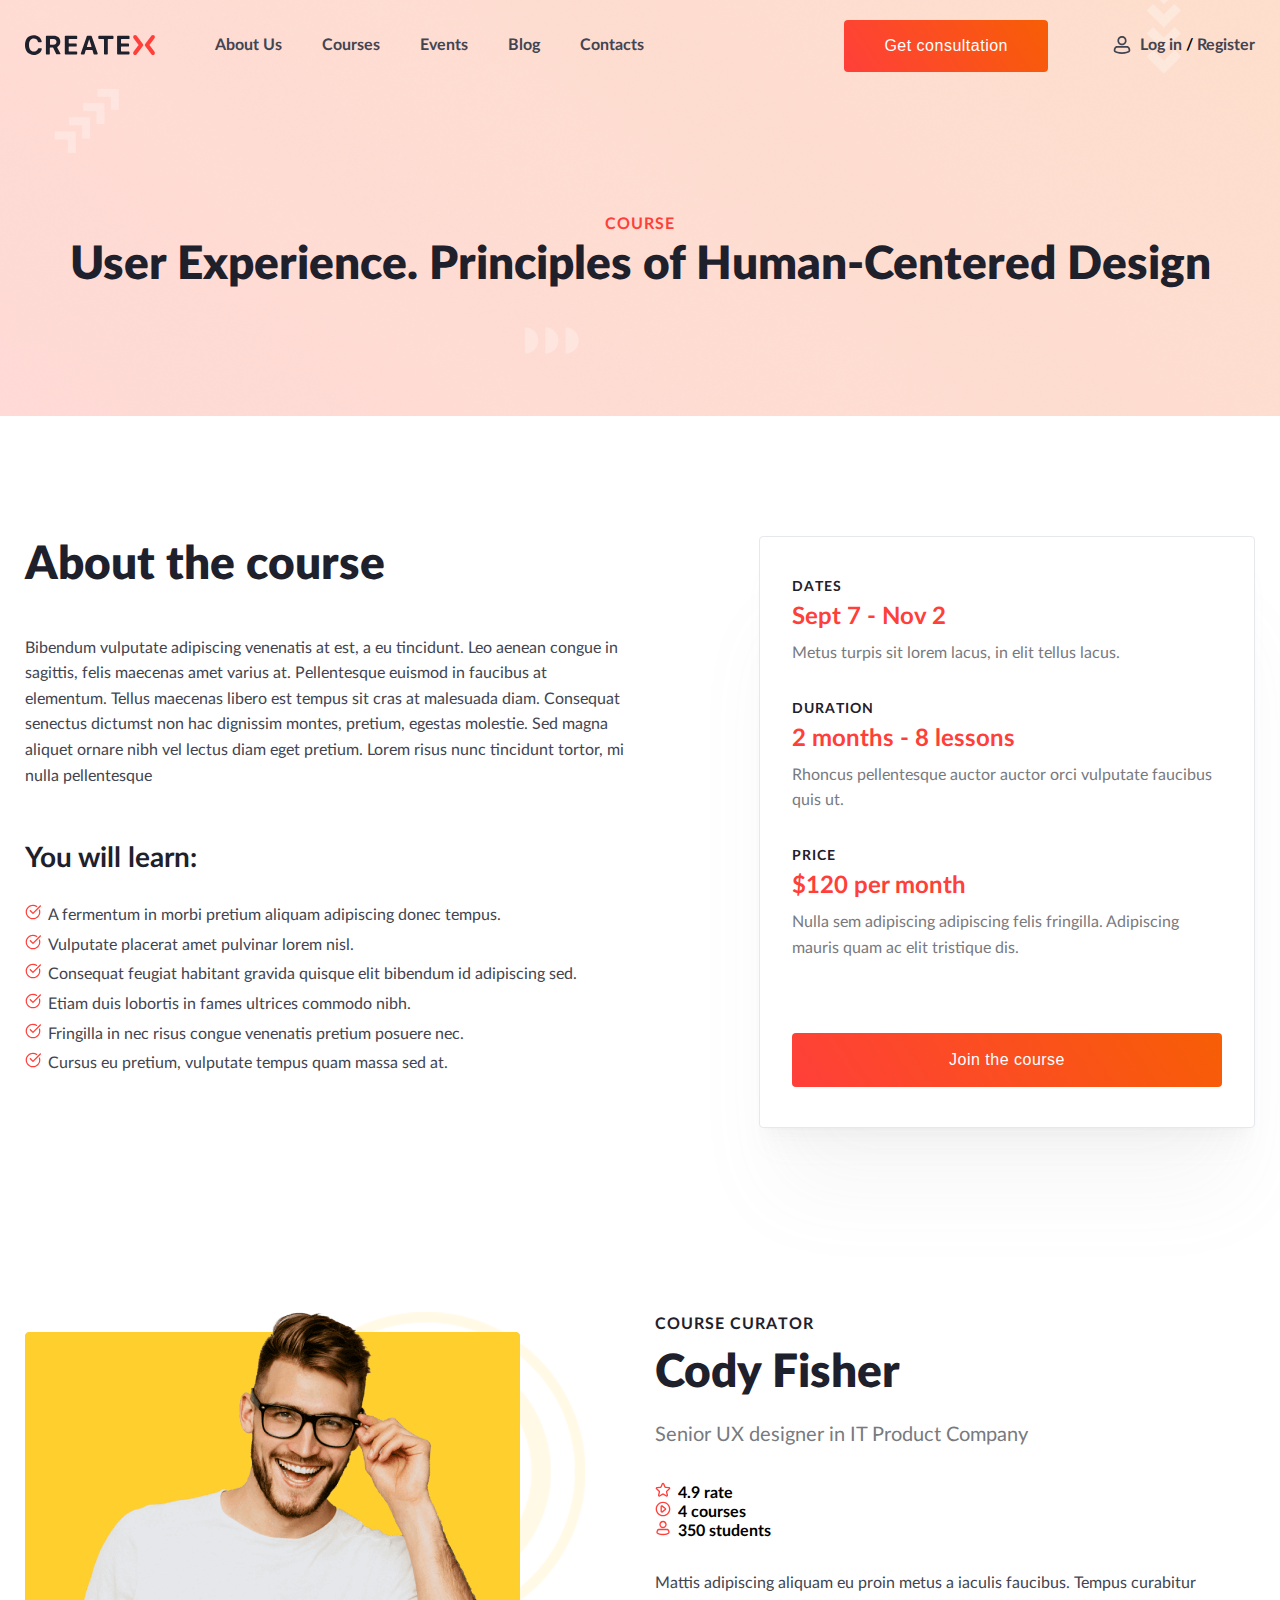
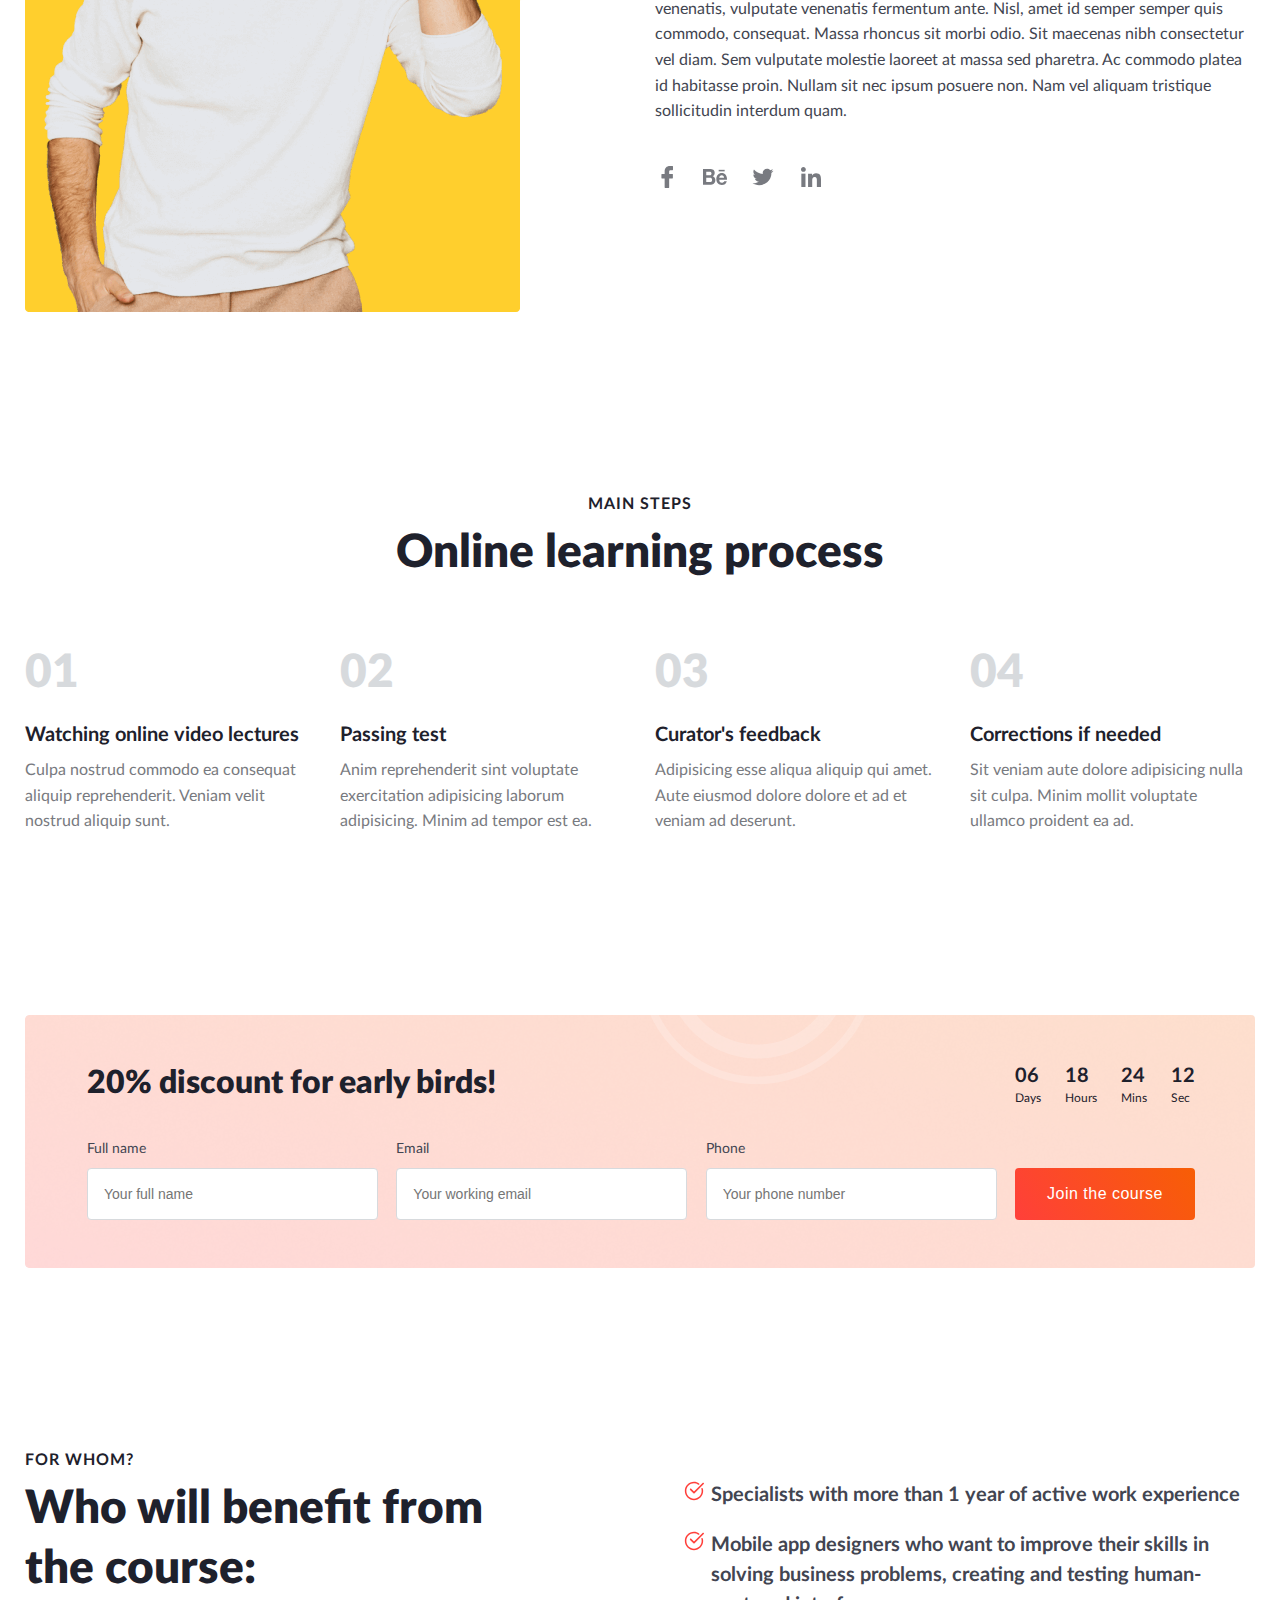
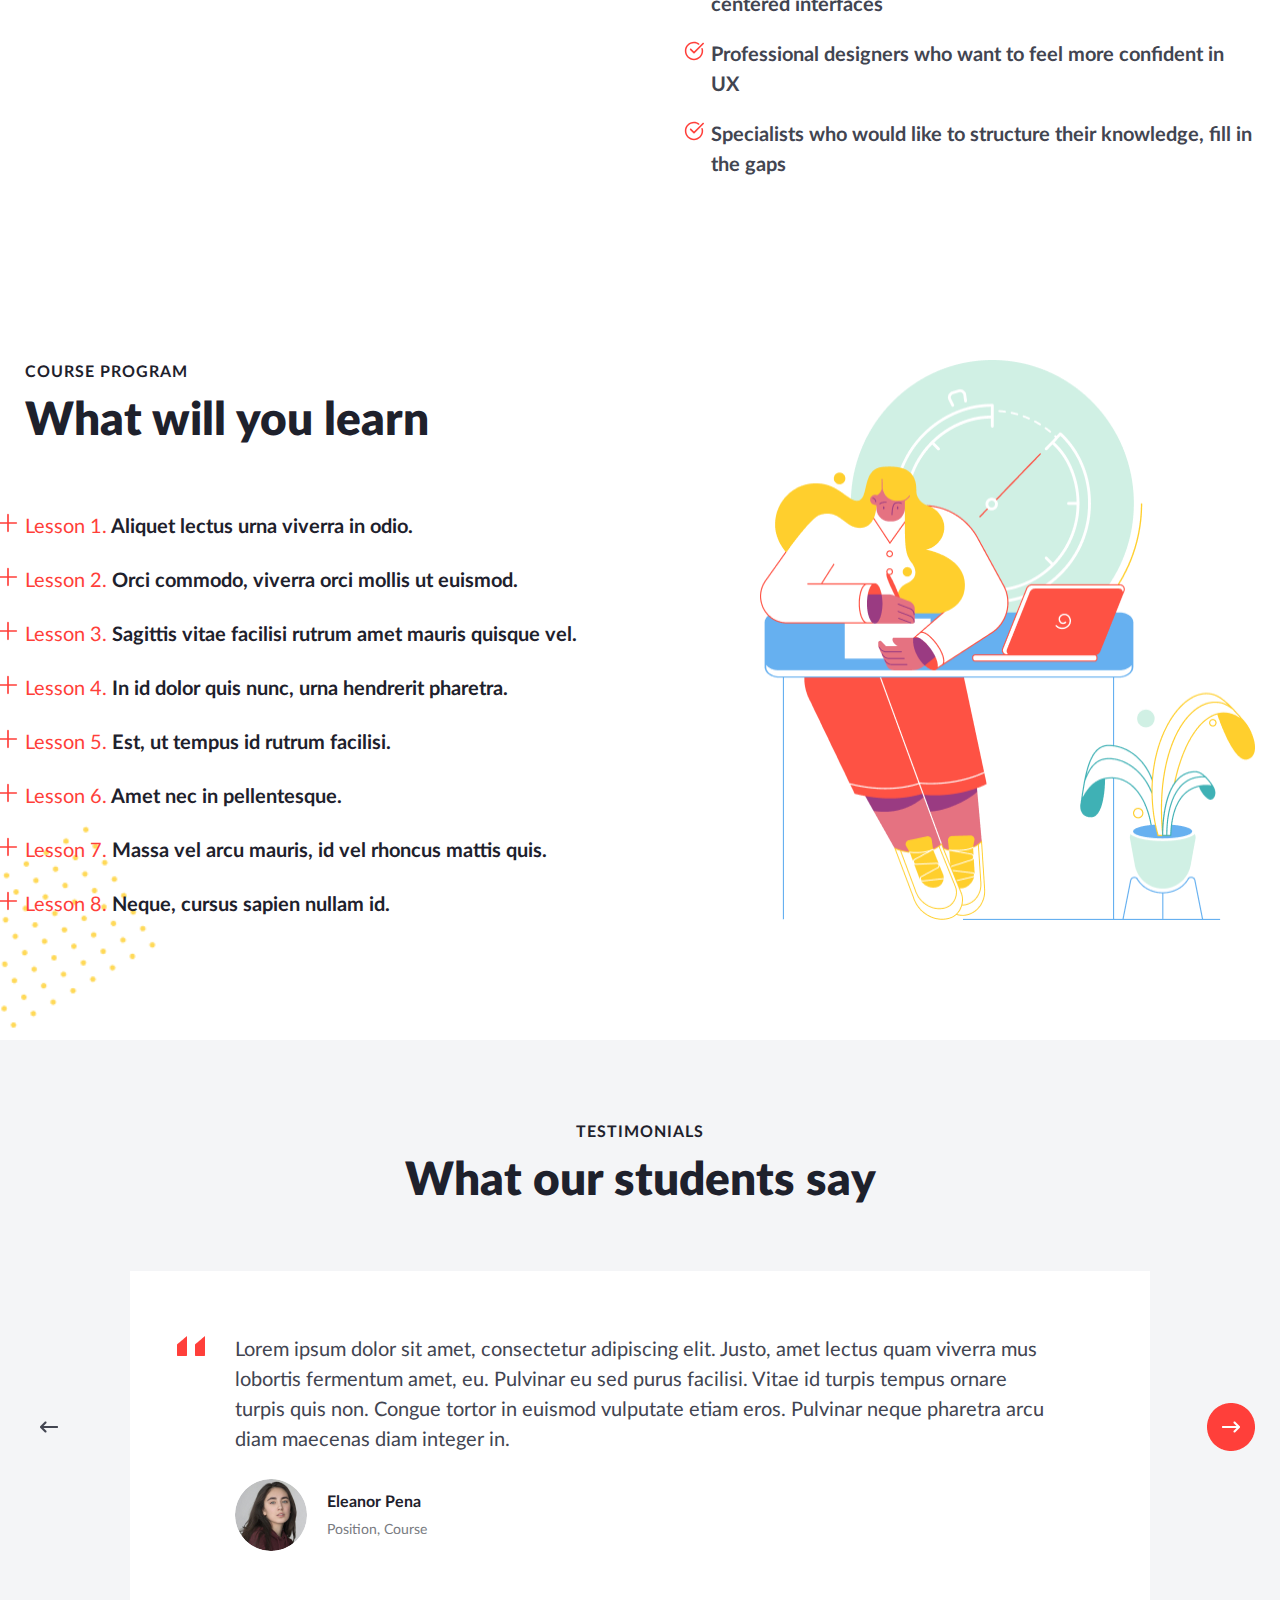
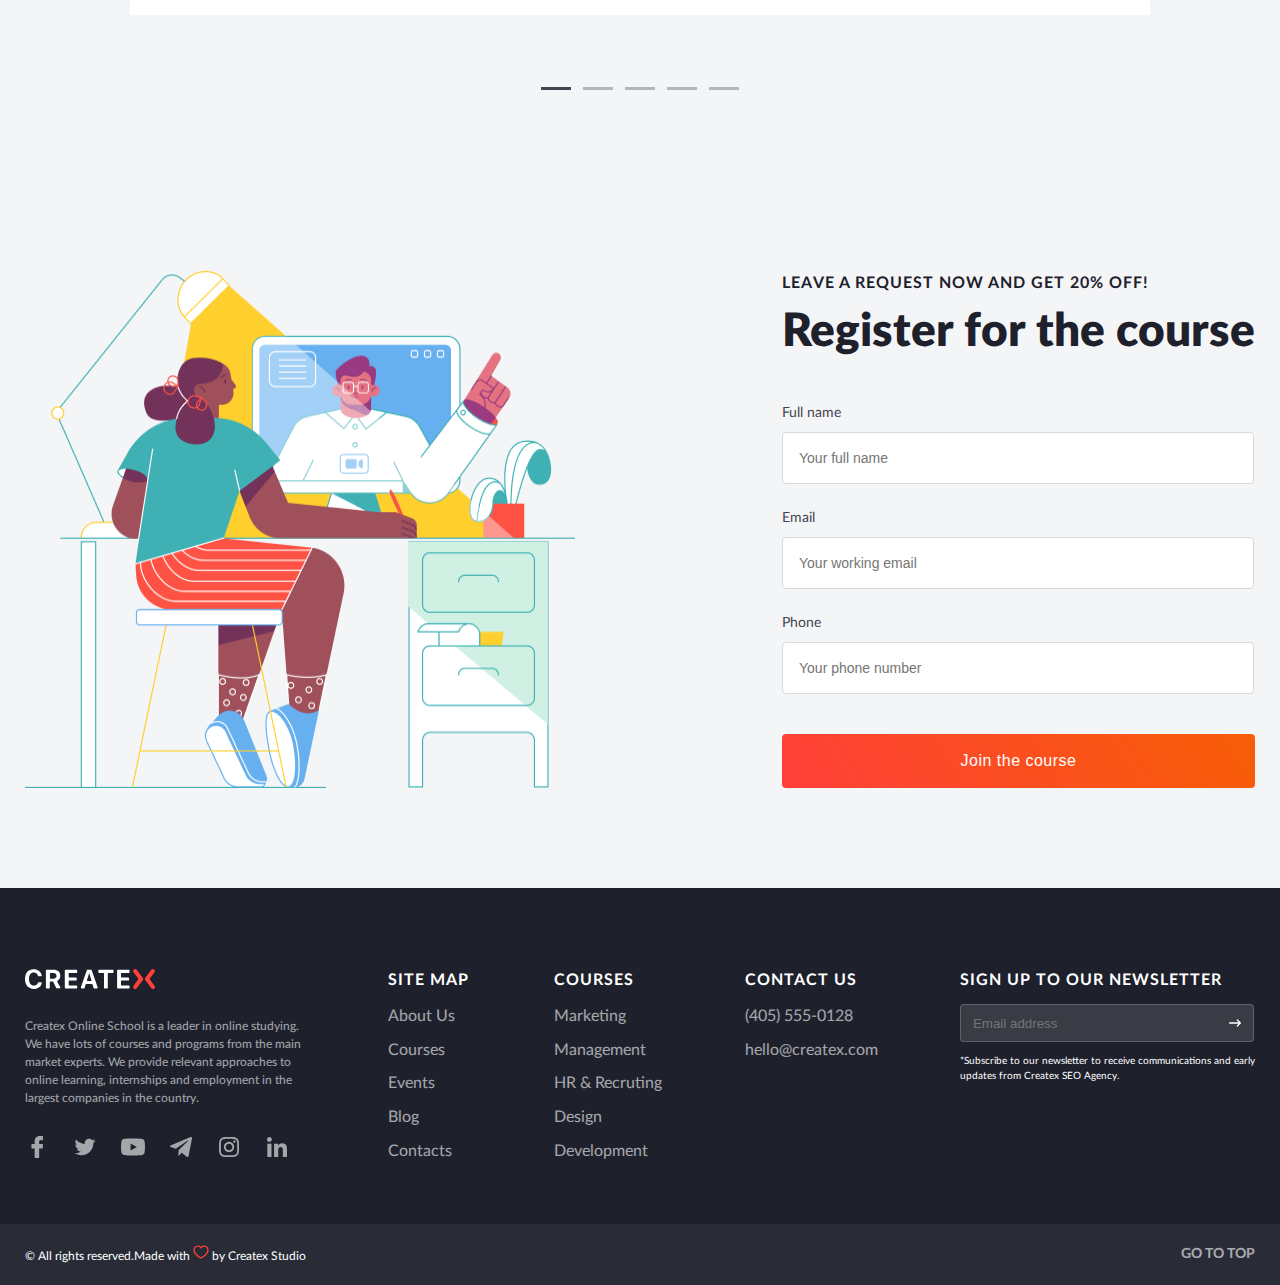
==== commit d32e1aeb: "q" ====
--- a/course-fisher.html
+++ b/course-fisher.html
@@ -249,93 +249,165 @@
             </div>
         </section>
     </div>
-    <section class="testimonials">
+    <div class="grey-wrap">
+        <section class="testimonials">
+            <div class="container">
+                <div class="testimonials__content">
+                    <div class="testimonials__row">
+                        <p class="testimonials__subtitle subtitle">Testimonials</p>
+                        <h4 class="testimonials__title title">What our students say</h4>
+                    </div>
+                    <div class="testimonials__slider-wide slider-wide">
+                        <div class="slider-wide__item">
+                            <div class="slider-wide__field">
+                                <p class="slider-wide__text">Lorem ipsum dolor sit amet, consectetur adipiscing elit. Justo, amet lectus quam viverra mus lobortis fermentum amet, eu. Pulvinar eu sed purus facilisi. Vitae id turpis tempus ornare turpis quis non. Congue tortor in euismod vulputate etiam eros. Pulvinar neque pharetra arcu diam maecenas diam integer in.</p>
+                                <div class="slider-wide__badge">
+                                    <img src="./img/main-page/testimonials/image.png" alt="pic" class="slider-wide__img">
+                                    <span class="slider-wide__name">Eleanor Pena</span>
+                                    <span class="slider-wide__position">Position, Course</span>
+                                </div>
+                            </div>
+                        </div>
+                        <div class="slider-wide__item">
+                            <div class="slider-wide__field">
+                                <p class="slider-wide__text">Lorem ipsum dolor sit amet, consectetur adipiscing elit. Justo, amet lectus quam viverra mus lobortis fermentum amet, eu. Pulvinar eu sed purus facilisi. Vitae id turpis tempus ornare turpis quis non. Congue tortor in euismod vulputate etiam eros. Pulvinar neque pharetra arcu diam maecenas diam integer in.</p>
+                                <div class="slider-wide__badge">
+                                    <img src="./img/main-page/testimonials/image.png" alt="pic" class="slider-wide__img">
+                                    <span class="slider-wide__name">Eleanor Pena</span>
+                                    <span class="slider-wide__position">Position, Course</span>
+                                </div>
+                            </div>
+                        </div>
+                        <div class="slider-wide__item">
+                            <div class="slider-wide__field">
+                                <p class="slider-wide__text">Lorem ipsum dolor sit amet, consectetur adipiscing elit. Justo, amet lectus quam viverra mus lobortis fermentum amet, eu. Pulvinar eu sed purus facilisi. Vitae id turpis tempus ornare turpis quis non. Congue tortor in euismod vulputate etiam eros. Pulvinar neque pharetra arcu diam maecenas diam integer in.</p>
+                                <div class="slider-wide__badge">
+                                    <img src="./img/main-page/testimonials/image.png" alt="pic" class="slider-wide__img">
+                                    <span class="slider-wide__name">Eleanor Pena</span>
+                                    <span class="slider-wide__position">Position, Course</span>
+                                </div>
+                            </div>
+                        </div>
+                        <div class="slider-wide__item">
+                            <div class="slider-wide__field">
+                                <p class="slider-wide__text">Lorem ipsum dolor sit amet, consectetur adipiscing elit. Justo, amet lectus quam viverra mus lobortis fermentum amet, eu. Pulvinar eu sed purus facilisi. Vitae id turpis tempus ornare turpis quis non. Congue tortor in euismod vulputate etiam eros. Pulvinar neque pharetra arcu diam maecenas diam integer in.</p>
+                                <div class="slider-wide__badge">
+                                    <img src="./img/main-page/testimonials/image.png" alt="pic" class="slider-wide__img">
+                                    <span class="slider-wide__name">Eleanor Pena</span>
+                                    <span class="slider-wide__position">Position, Course</span>
+                                </div>
+                            </div>
+                        </div>
+                        <div class="slider-wide__item">
+                            <div class="slider-wide__field">
+                                <p class="slider-wide__text">Lorem ipsum dolor sit amet, consectetur adipiscing elit. Justo, amet lectus quam viverra mus lobortis fermentum amet, eu. Pulvinar eu sed purus facilisi. Vitae id turpis tempus ornare turpis quis non. Congue tortor in euismod vulputate etiam eros. Pulvinar neque pharetra arcu diam maecenas diam integer in.</p>
+                                <div class="slider-wide__badge">
+                                    <img src="./img/main-page/testimonials/image.png" alt="pic" class="slider-wide__img">
+                                    <span class="slider-wide__name">Eleanor Pena</span>
+                                    <span class="slider-wide__position">Position, Course</span>
+                                </div>
+                            </div>
+                        </div>
+                    </div>
+                </div>
+            </div>
+        </section>
+        <section class="register-fisher">
+            <div class="container">
+                <div class="register-fisher__content">
+                    <img src="./img/course-fisher/register-fisher/illustration.png" alt="img">
+                    <div class="register-fisher__column">
+                        <p class="register-fisher__subtitle subtitle">Leave a request now and get 20% off!</p>
+                        <h4 class="register-fisher__title title">Register for the course</h4>
+                        <div class="register-fisher__inputs">
+                            <form action="type">
+                                <p>Full name</p>
+                                <input type="name" placeholder="Your full name">
+                            </form>
+                            <form action="type">
+                                <p>Email</p>
+                                <input type="email" placeholder="Your working email">
+                            </form>
+                            <form action="type">
+                                <p>Phone</p>
+                                <input type="phone" placeholder="Your phone number">
+                            </form>
+                            <button class="register-fisher__submit btn">Join the course</button>
+                        </div>
+                    </div>
+                </div>
+            </div>
+        </section>
+    </div>
+    
+    <footer class="footer">
         <div class="container">
-            <div class="testimonials__content">
-                <div class="testimonials__row">
-                    <p class="testimonials__subtitle subtitle">Testimonials</p>
-                    <h4 class="testimonials__title title">What our students say</h4>
-                </div>
-                <div class="testimonials__slider-wide slider-wide">
-                    <div class="slider-wide__item">
-                        <div class="slider-wide__field">
-                            <p class="slider-wide__text">Lorem ipsum dolor sit amet, consectetur adipiscing elit. Justo, amet lectus quam viverra mus lobortis fermentum amet, eu. Pulvinar eu sed purus facilisi. Vitae id turpis tempus ornare turpis quis non. Congue tortor in euismod vulputate etiam eros. Pulvinar neque pharetra arcu diam maecenas diam integer in.</p>
-                            <div class="slider-wide__badge">
-                                <img src="./img/main-page/testimonials/image.png" alt="pic" class="slider-wide__img">
-                                <span class="slider-wide__name">Eleanor Pena</span>
-                                <span class="slider-wide__position">Position, Course</span>
-                            </div>
-                        </div>
-                    </div>
-                    <div class="slider-wide__item">
-                        <div class="slider-wide__field">
-                            <p class="slider-wide__text">Lorem ipsum dolor sit amet, consectetur adipiscing elit. Justo, amet lectus quam viverra mus lobortis fermentum amet, eu. Pulvinar eu sed purus facilisi. Vitae id turpis tempus ornare turpis quis non. Congue tortor in euismod vulputate etiam eros. Pulvinar neque pharetra arcu diam maecenas diam integer in.</p>
-                            <div class="slider-wide__badge">
-                                <img src="./img/main-page/testimonials/image.png" alt="pic" class="slider-wide__img">
-                                <span class="slider-wide__name">Eleanor Pena</span>
-                                <span class="slider-wide__position">Position, Course</span>
-                            </div>
-                        </div>
-                    </div>
-                    <div class="slider-wide__item">
-                        <div class="slider-wide__field">
-                            <p class="slider-wide__text">Lorem ipsum dolor sit amet, consectetur adipiscing elit. Justo, amet lectus quam viverra mus lobortis fermentum amet, eu. Pulvinar eu sed purus facilisi. Vitae id turpis tempus ornare turpis quis non. Congue tortor in euismod vulputate etiam eros. Pulvinar neque pharetra arcu diam maecenas diam integer in.</p>
-                            <div class="slider-wide__badge">
-                                <img src="./img/main-page/testimonials/image.png" alt="pic" class="slider-wide__img">
-                                <span class="slider-wide__name">Eleanor Pena</span>
-                                <span class="slider-wide__position">Position, Course</span>
-                            </div>
-                        </div>
-                    </div>
-                    <div class="slider-wide__item">
-                        <div class="slider-wide__field">
-                            <p class="slider-wide__text">Lorem ipsum dolor sit amet, consectetur adipiscing elit. Justo, amet lectus quam viverra mus lobortis fermentum amet, eu. Pulvinar eu sed purus facilisi. Vitae id turpis tempus ornare turpis quis non. Congue tortor in euismod vulputate etiam eros. Pulvinar neque pharetra arcu diam maecenas diam integer in.</p>
-                            <div class="slider-wide__badge">
-                                <img src="./img/main-page/testimonials/image.png" alt="pic" class="slider-wide__img">
-                                <span class="slider-wide__name">Eleanor Pena</span>
-                                <span class="slider-wide__position">Position, Course</span>
-                            </div>
-                        </div>
-                    </div>
-                    <div class="slider-wide__item">
-                        <div class="slider-wide__field">
-                            <p class="slider-wide__text">Lorem ipsum dolor sit amet, consectetur adipiscing elit. Justo, amet lectus quam viverra mus lobortis fermentum amet, eu. Pulvinar eu sed purus facilisi. Vitae id turpis tempus ornare turpis quis non. Congue tortor in euismod vulputate etiam eros. Pulvinar neque pharetra arcu diam maecenas diam integer in.</p>
-                            <div class="slider-wide__badge">
-                                <img src="./img/main-page/testimonials/image.png" alt="pic" class="slider-wide__img">
-                                <span class="slider-wide__name">Eleanor Pena</span>
-                                <span class="slider-wide__position">Position, Course</span>
-                            </div>
-                        </div>
-                    </div>
+            <div class="footer__content">
+                <div class="footer__item">
+                    <a href="#" class="footer__logo">
+                        <img src="./img/main-page/footer/logo.svg" alt="logo">
+                    </a>
+                    <p class="footer__descr">Createx Online School is a leader in online studying. We have lots of courses and programs from the main market experts. We provide relevant approaches to online learning, internships and employment in the largest companies in the country.</p>
+                    <div class="footer__social">
+                        <a href="#">
+                            <img src="./img/main-page/footer/social/Facebook.svg" alt="facebook">
+                        </a>
+                        <a href="#">
+                            <img src="./img/main-page/footer/social/Twitter.svg" alt="twitter">
+                        </a>
+                        <a href="#">
+                            <img src="./img/main-page/footer/social/YouTube.svg" alt="youtube">
+                        </a>
+                        <a href="#">
+                            <img src="./img/main-page/footer/social/telegram.svg" alt="telegram">
+                        </a>
+                        <a href="#">
+                            <img src="./img/main-page/footer/social/Instagram.svg" alt="instagram">
+                        </a>
+                        <a href="#">
+                            <img src="./img/main-page/footer/social/Linked-In.svg" alt="Linked-In">
+                        </a>
+                    </div>
+                </div>
+                <div class="footer__item">
+                    <a href="#" class="footer__title">Site map</a>
+                    <a href="#" class="footer__subtitle">About Us</a>
+                    <a href="#" class="footer__subtitle">Courses</a>
+                    <a href="#" class="footer__subtitle">Events</a>
+                    <a href="#" class="footer__subtitle">Blog</a>
+                    <a href="#" class="footer__subtitle">Contacts</a>
+                </div>
+                <div class="footer__item">
+                    <a href="#" class="footer__title">Courses</a>
+                    <a href="#" class="footer__subtitle">Marketing</a>
+                    <a href="#" class="footer__subtitle">Management</a>
+                    <a href="#" class="footer__subtitle">HR & Recruting</a>
+                    <a href="#" class="footer__subtitle">Design</a>
+                    <a href="#" class="footer__subtitle">Development</a>
+                </div>
+                <div class="footer__item">
+                    <a href="#" class="footer__title">Contact us</a>
+                    <a href="#" class="footer__subtitle">(405) 555-0128</a>
+                    <a href="#" class="footer__subtitle">hello@createx.com</a>
+                </div>
+                <div class="footer__item">
+                    <a href="#" class="footer__title">Sign up to our newsletter</a>
+                    <form action="type" class="footer__input">
+                        <input type="email" placeholder="Email address" class="footer__input-field">
+                        <input type="submit" class="footer__input-submit">
+                    </form>
+                    <p class="footer__txt">*Subscribe to our newsletter to receive communications and early updates from Createx SEO Agency.</p>
                 </div>
             </div>
         </div>
-    </section>
-    <section class="register-fisher">
-        <div class="container">
-            <div class="register-fisher__content">
-                <img src="./img/course-fisher/register-fisher/illustration.png" alt="img">
-                <div class="register-fisher__column">
-                    <p class="register-fisher__subtitle subtitle">Leave a request now and get 20% off!</p>
-                    <h4 class="register-fisher__title title">Register for the course</h4>
-                    <div class="register-fisher__inputs">
-                        <form action="type">
-                            <p>Full name</p>
-                            <input type="name" placeholder="Your full name">
-                        </form>
-                        <form action="type">
-                            <p>Email</p>
-                            <input type="email" placeholder="Your working email">
-                        </form>
-                        <form action="type">
-                            <p>Phone</p>
-                            <input type="phone" placeholder="Your phone number">
-                        </form>
-                        <button class="register-fisher__submit btn">Join the course</button>
-                    </div>
+        <div class="footer__end-wrap">
+            <div class="container">
+                <div class="footer__end">
+                    <p class="footer__text">© All rights reserved.Made with <span><img src="./img/main-page/footer/Heart.svg" alt="hearth"></span> by Createx Studio </p>
+                    <a href="#">Go to top</a>
                 </div>
             </div>
         </div>
-    </section>
+    </footer>
 </body>
 </html>--- a/css/style.css
+++ b/css/style.css
@@ -1647,6 +1647,7 @@
 .program-fisher__content {
   display: flex;
   justify-content: space-between;
+  padding: 0 0 120px 0;
 }
 .program-fisher__text {
   padding: 0 0 60px 0;
@@ -1677,6 +1678,51 @@
   line-height: 160%;
   color: #424551;
 }
-.program-fisher__descr .act {
+.program-fisher__descr.active {
   display: block;
+  border: none;
+}
+
+.grey-wrap {
+  background-color: #F4F5F7;
+  padding: 80px 0 0 0;
+}
+
+.register-fisher__content {
+  display: flex;
+  justify-content: space-between;
+  padding: 80px 0 100px 0;
+  gap: 185px;
+}
+.register-fisher__title {
+  margin: 0 0 40px 0;
+}
+.register-fisher__inputs {
+  display: flex;
+  flex-direction: column;
+}
+.register-fisher__inputs p {
+  font-family: "Lato-Regular";
+  font-size: 14px;
+  line-height: 150%;
+  color: #424551;
+  margin: 0 0 8px 0;
+}
+.register-fisher__inputs input {
+  outline: none;
+  background-color: #FFFFFF;
+  border: 1px solid #D7DADD;
+  border-radius: 4px;
+  height: 28px;
+  padding: 11px 0 11px 16px;
+  width: 96%;
+  font-size: 14px;
+  line-height: 150%;
+  color: #9A9CA5;
+}
+.register-fisher__inputs form {
+  margin: 0 0 24px 0;
+}
+.register-fisher__submit {
+  margin: 16px 0 0 0;
 }/*# sourceMappingURL=style.css.map */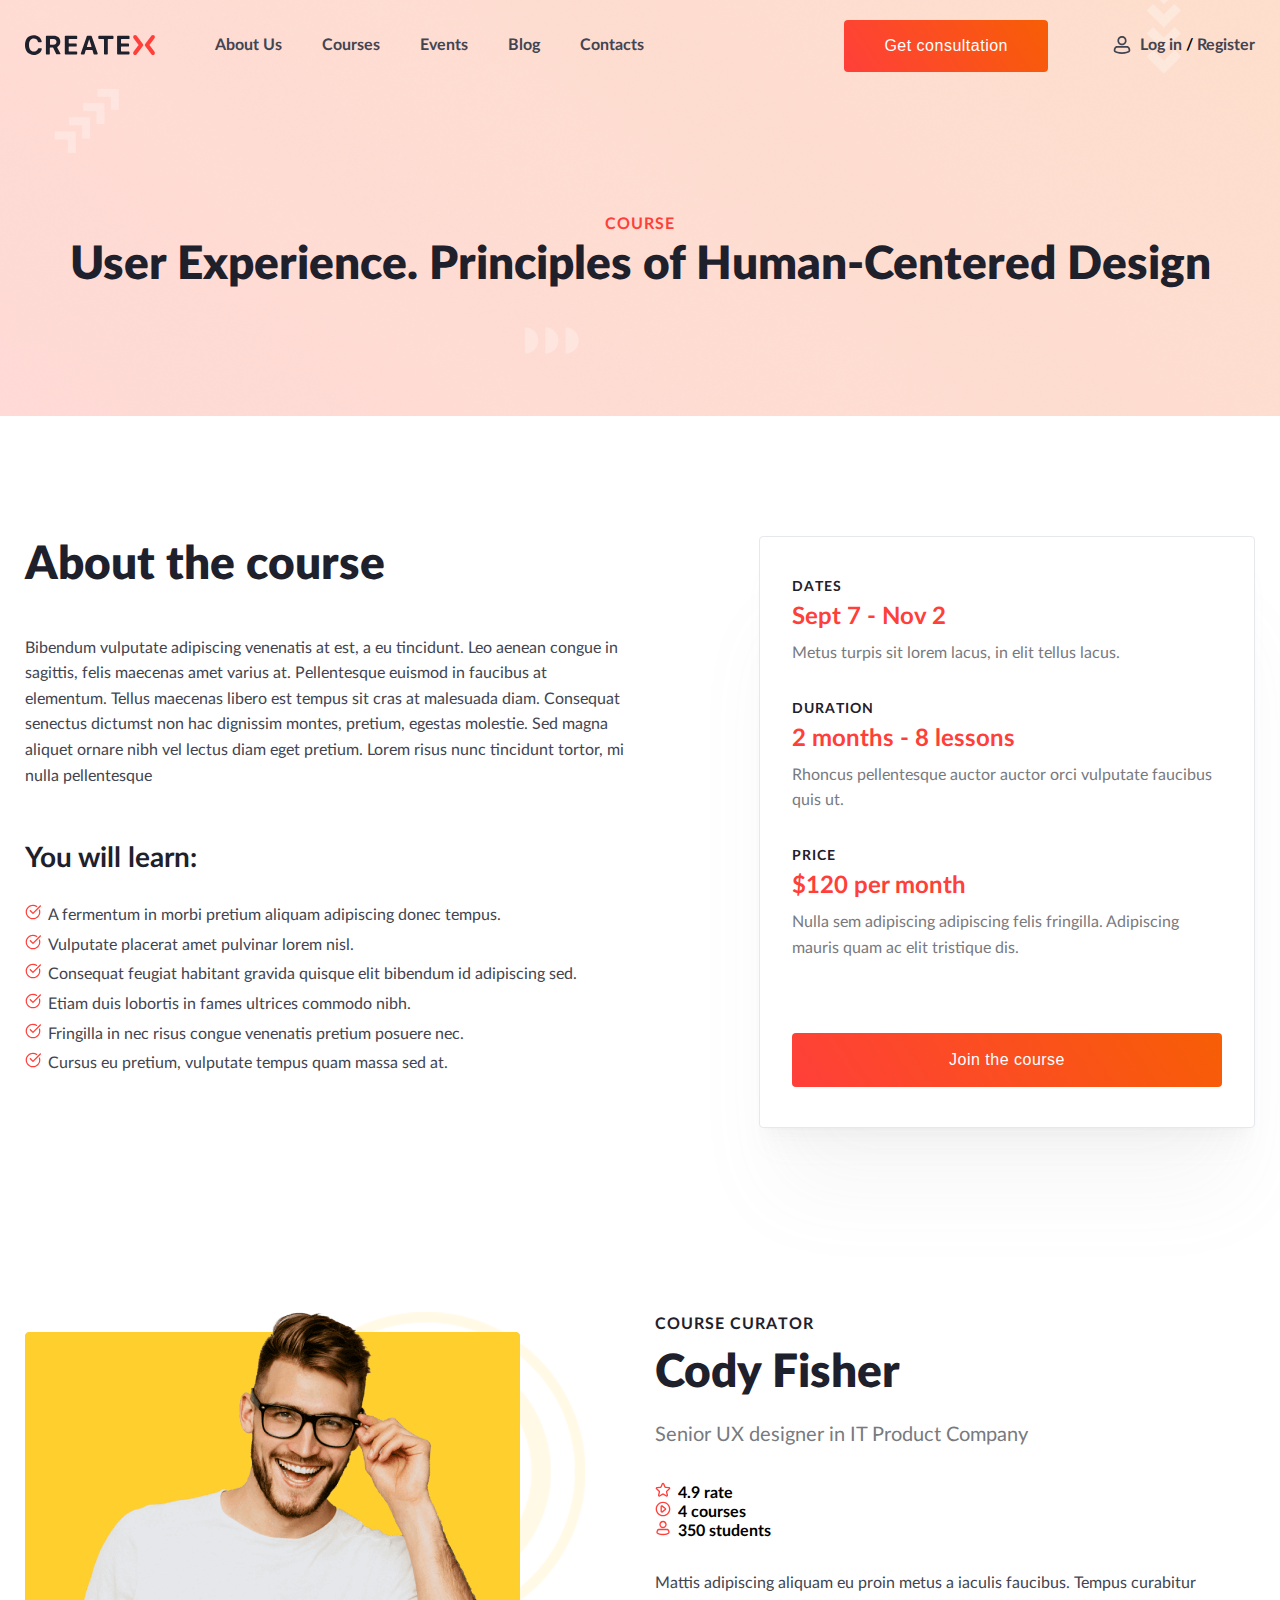
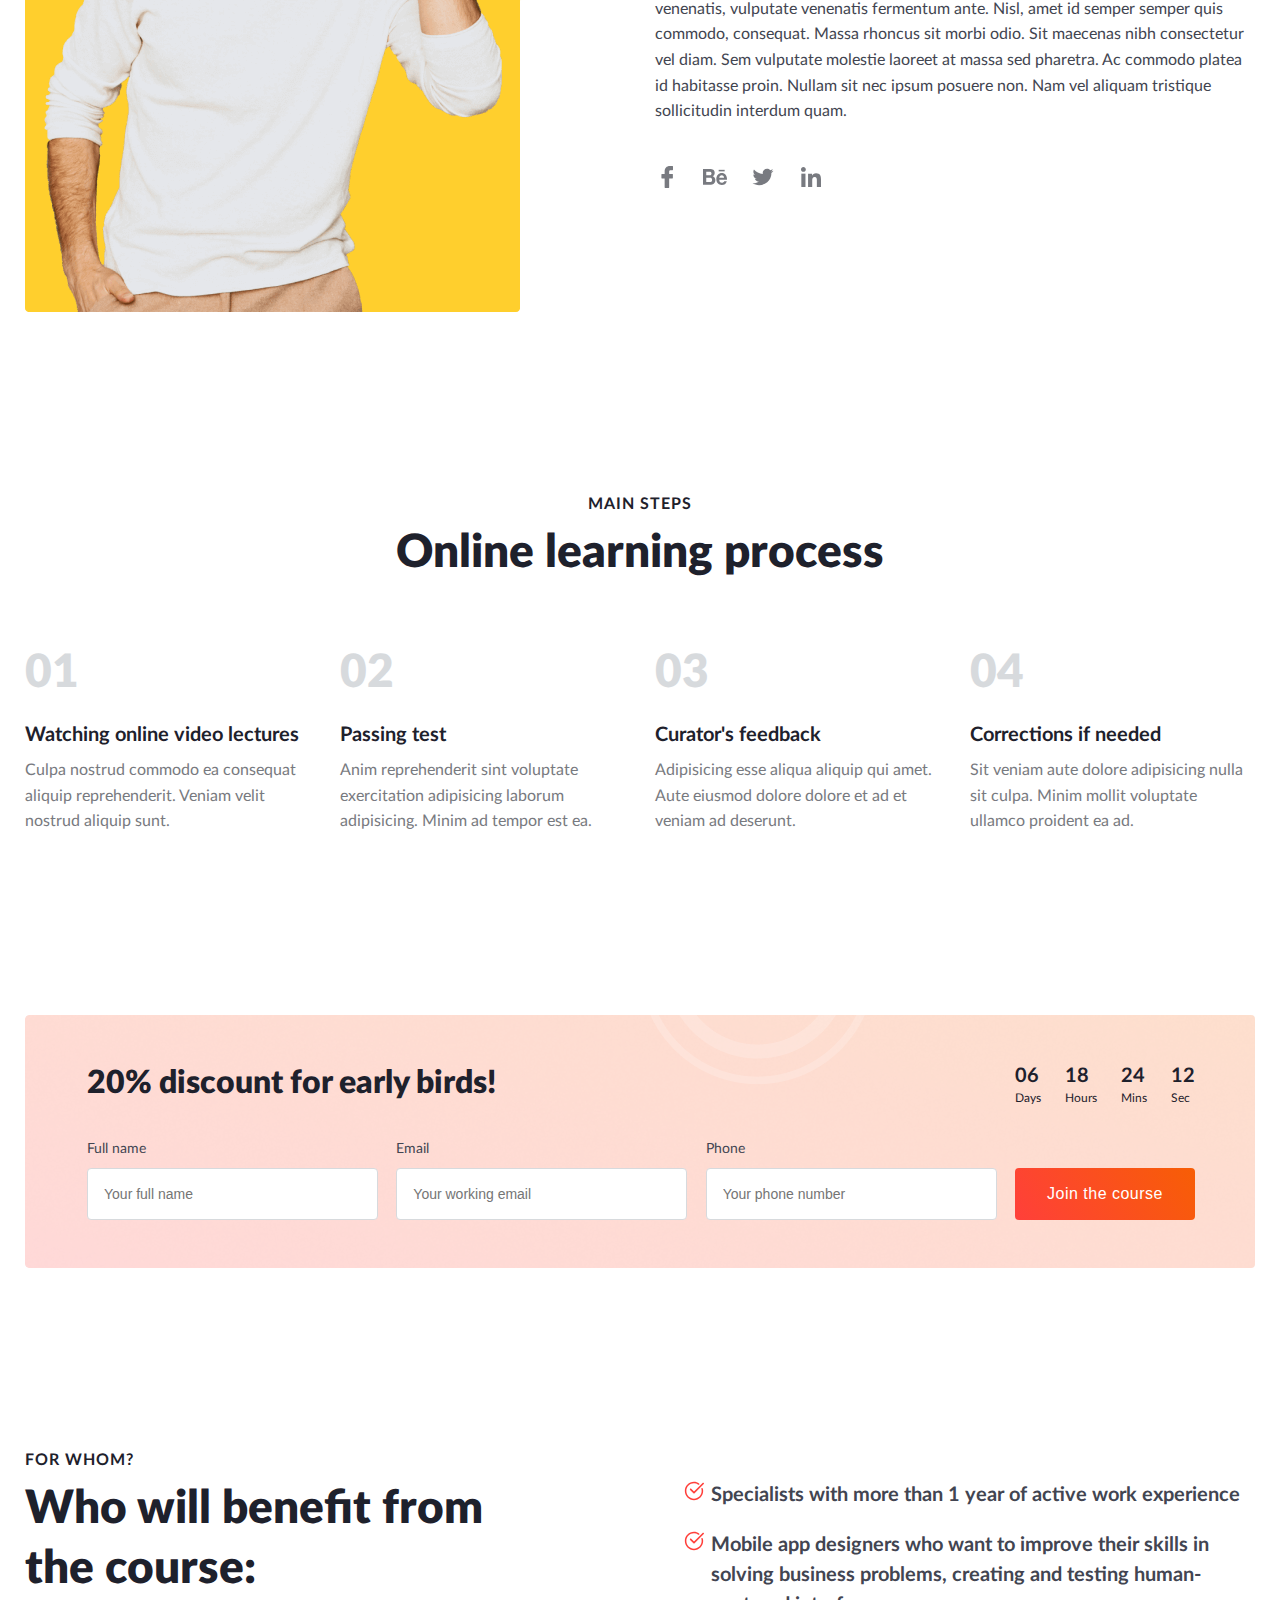
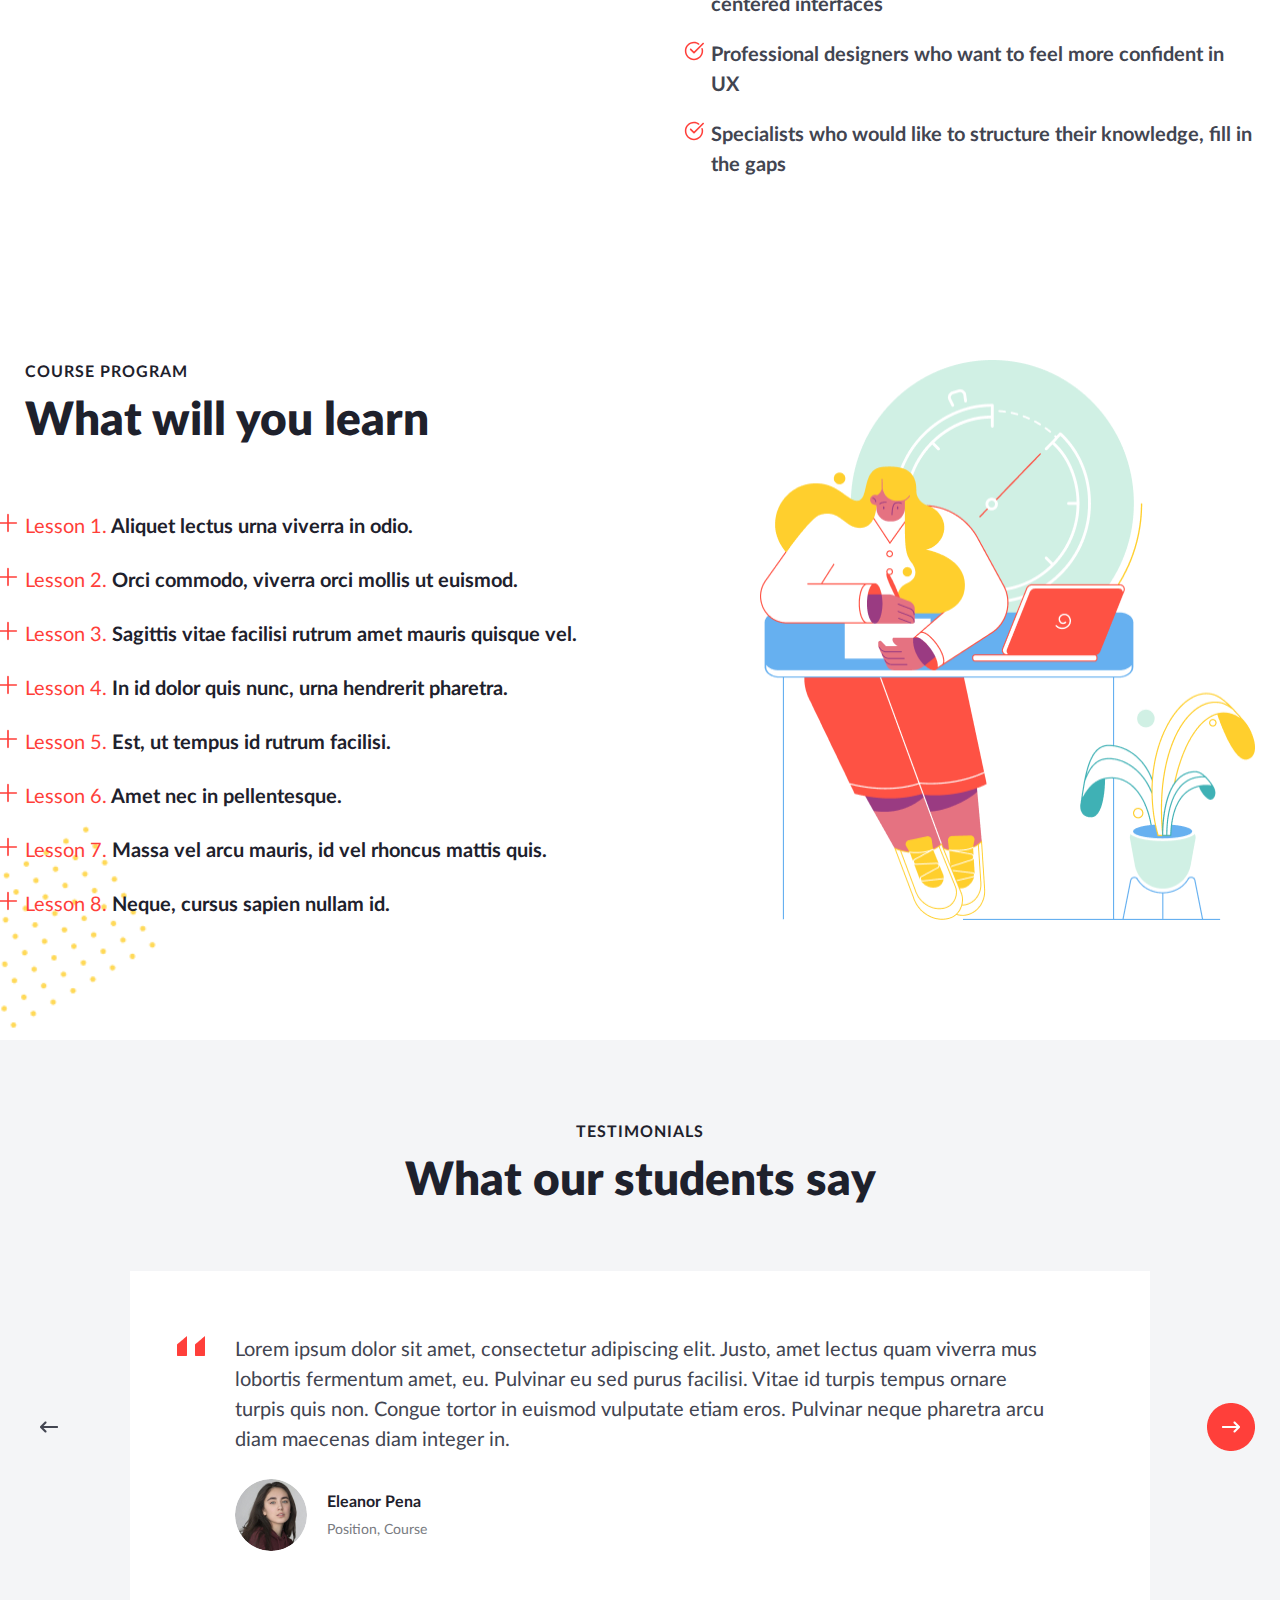
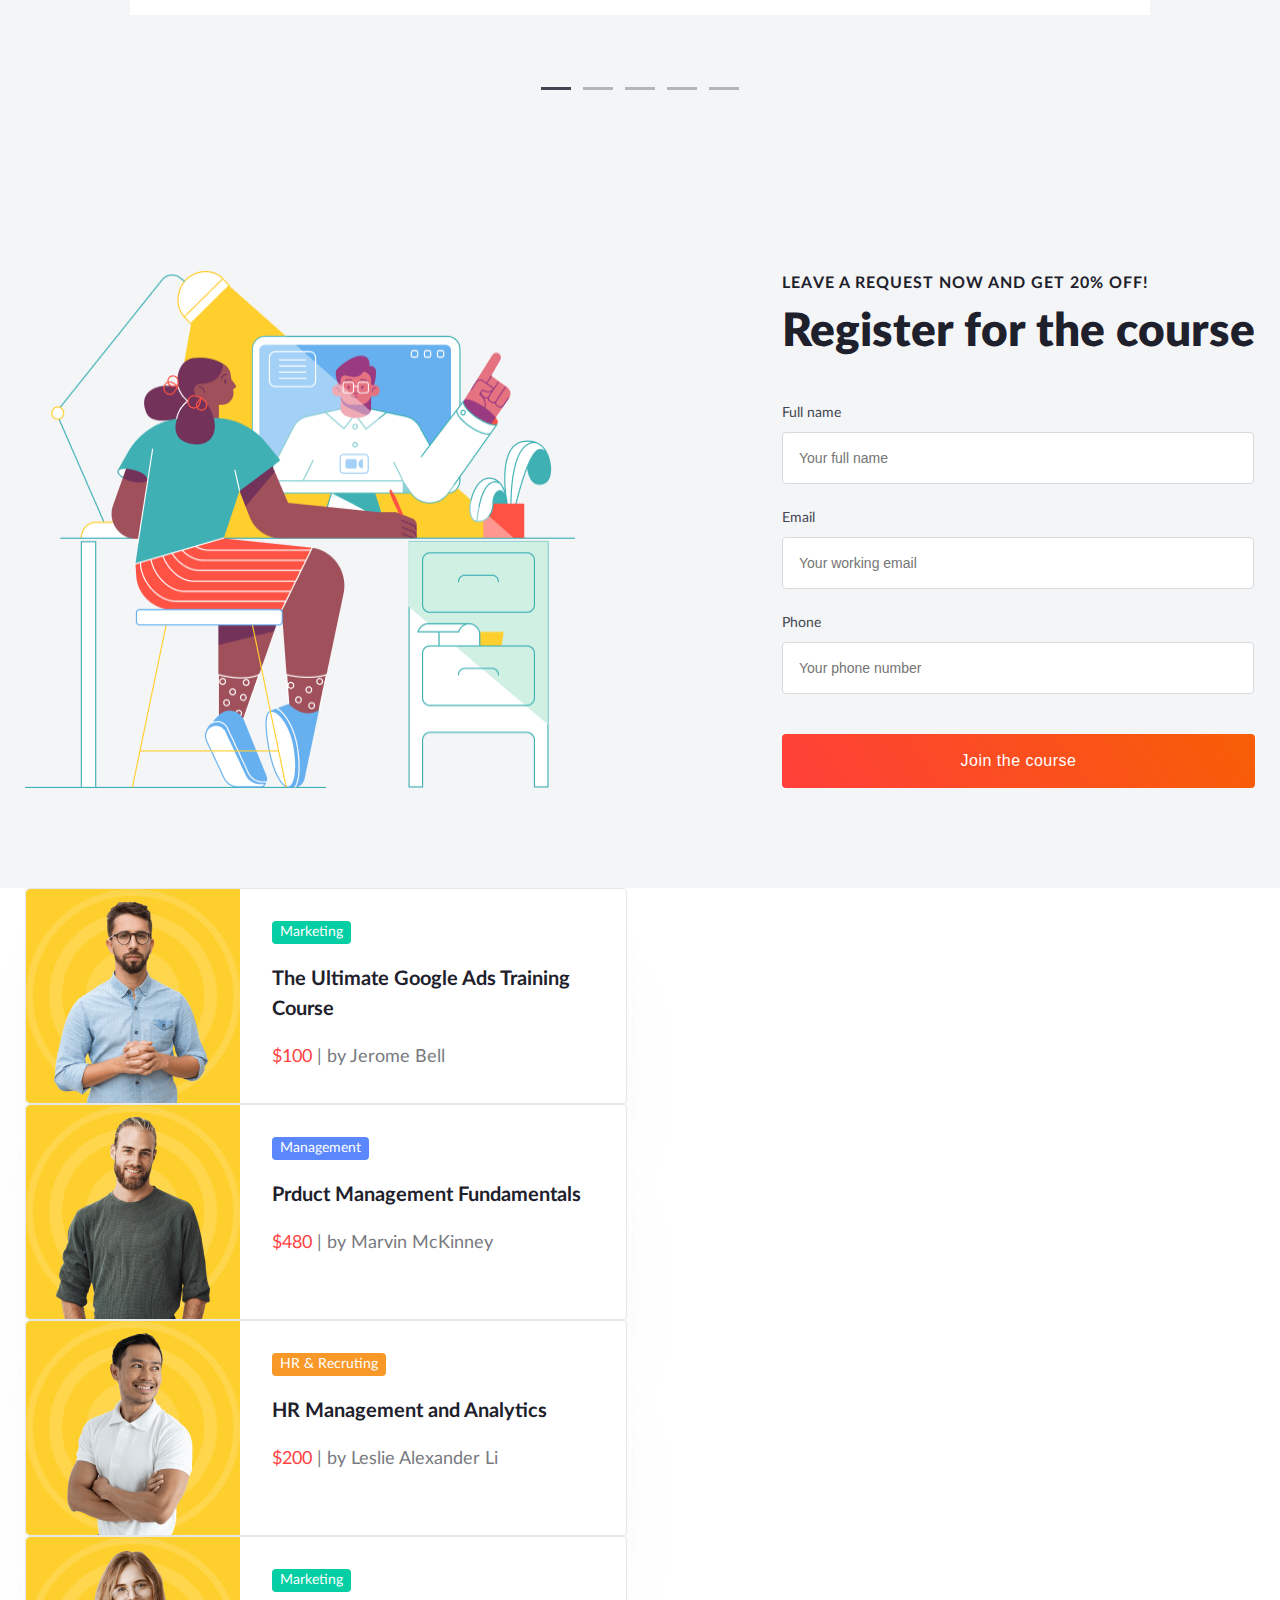
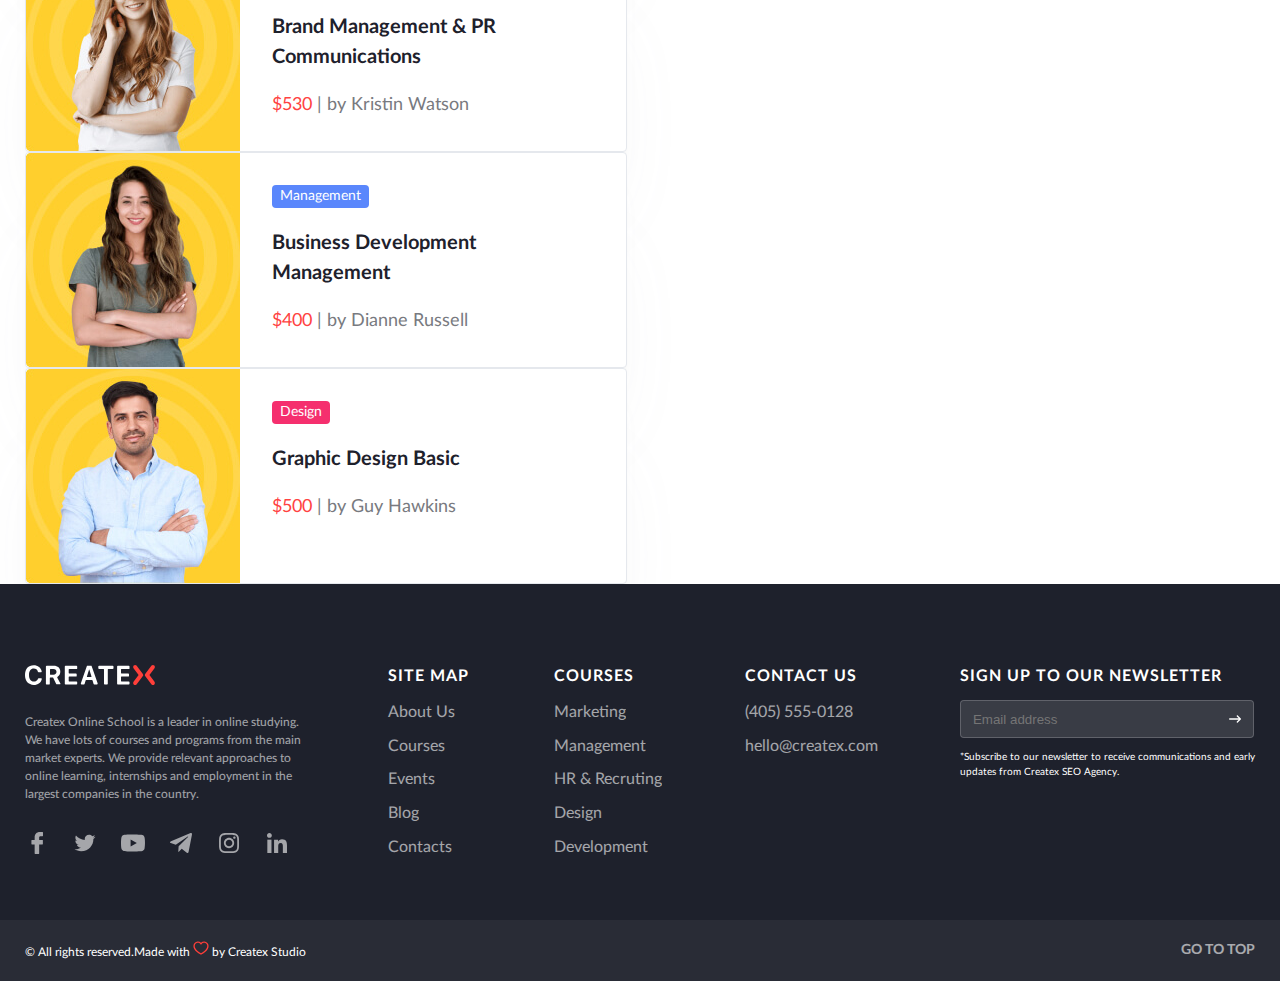
==== commit d403d20d: "q" ====
--- a/course-fisher.html
+++ b/course-fisher.html
@@ -339,7 +339,63 @@
             </div>
         </section>
     </div>
-    
+    <section class="other-courses">
+        <div class="container">
+            <div class="other-courses__slider">
+                <div class="other-courses__content">
+                    <div class="courses__item">
+                        <img class="courses__img" src="./img/main-page/courses/item/01.png" alt="pic1">
+                        <div class="courses__box">
+                            <span class="courses__badge badge-marketing">Marketing</span>
+                            <h4 class="courses__position">The Ultimate Google Ads Training Course</h4>
+                            <p class="courses__salary"><span>$100</span> | by Jerome Bell</p>
+                        </div>
+                    </div>
+                    <div class="courses__item">
+                        <img class="courses__img" src="./img/main-page/courses/item/02.png" alt="pic2">
+                        <div class="courses__box">
+                            <span class="courses__badge badge-management">Management</span>
+                            <h4 class="courses__position">Prduct Management Fundamentals</h4>
+                            <p class="courses__salary"><span>$480</span> | by Marvin McKinney</p>
+                        </div>
+                    </div>
+                    <div class="courses__item">
+                        <img class="courses__img" src="./img/main-page/courses/item/03.png" alt="pic3">
+                        <div class="courses__box">
+                            <span class="courses__badge badge-hr-recruiting">HR & Recruting</span>
+                            <h4 class="courses__position">HR  Management and Analytics</h4>
+                            <p class="courses__salary"><span>$200</span> | by Leslie Alexander Li</p>
+                        </div>
+                    </div>
+                    <div class="courses__item">
+                        <img class="courses__img" src="./img/main-page/courses/item/04.png" alt="pic4">
+                        <div class="courses__box">
+                            <span class="courses__badge badge-marketing">Marketing</span>
+                            <h4 class="courses__position">Brand Management & PR Communications</h4>
+                            <p class="courses__salary"><span>$530</span> | by Kristin Watson</p>
+                        </div>
+                    </div>
+                    <div class="courses__item">
+                        <img class="courses__img" src="./img/main-page/courses/item/05.png" alt="pic5">
+                        <div class="courses__box">
+                            <span class="courses__badge badge-management">Management</span>
+                            <h4 class="courses__position">Business Development Management</h4>
+                            <p class="courses__salary"><span>$400</span> | by Dianne Russell</p>
+                        </div>
+                    </div>
+                    <div class="courses__item">
+                        <img class="courses__img" src="./img/main-page/courses/item/06.png" alt="pic6">
+                        <div class="courses__box">
+                            <span class="courses__badge badge-design">Design</span>
+                            <h4 class="courses__position">Graphic Design Basic</h4>
+                            <p class="courses__salary"><span>$500</span> | by Guy Hawkins</p>
+                        </div>
+                    </div>
+                </div>
+            </div>
+        </div>
+    </section>
+
     <footer class="footer">
         <div class="container">
             <div class="footer__content">
--- a/css/style.css
+++ b/css/style.css
@@ -1659,6 +1659,13 @@
 .program-fisher__list-item:not(:last-child) {
   margin: 0 0 24px 0;
 }
+.program-fisher__list-item.active {
+  border: none;
+  list-style-image: url(../img/course-fisher/program-fisher/Minus.svg);
+}
+.program-fisher__list-item.active .program-fisher__descr {
+  display: block;
+}
 .program-fisher__paragraph {
   font-size: 20px;
   line-height: 150%;
@@ -1678,11 +1685,6 @@
   line-height: 160%;
   color: #424551;
 }
-.program-fisher__descr.active {
-  display: block;
-  border: none;
-}
-
 .grey-wrap {
   background-color: #F4F5F7;
   padding: 80px 0 0 0;
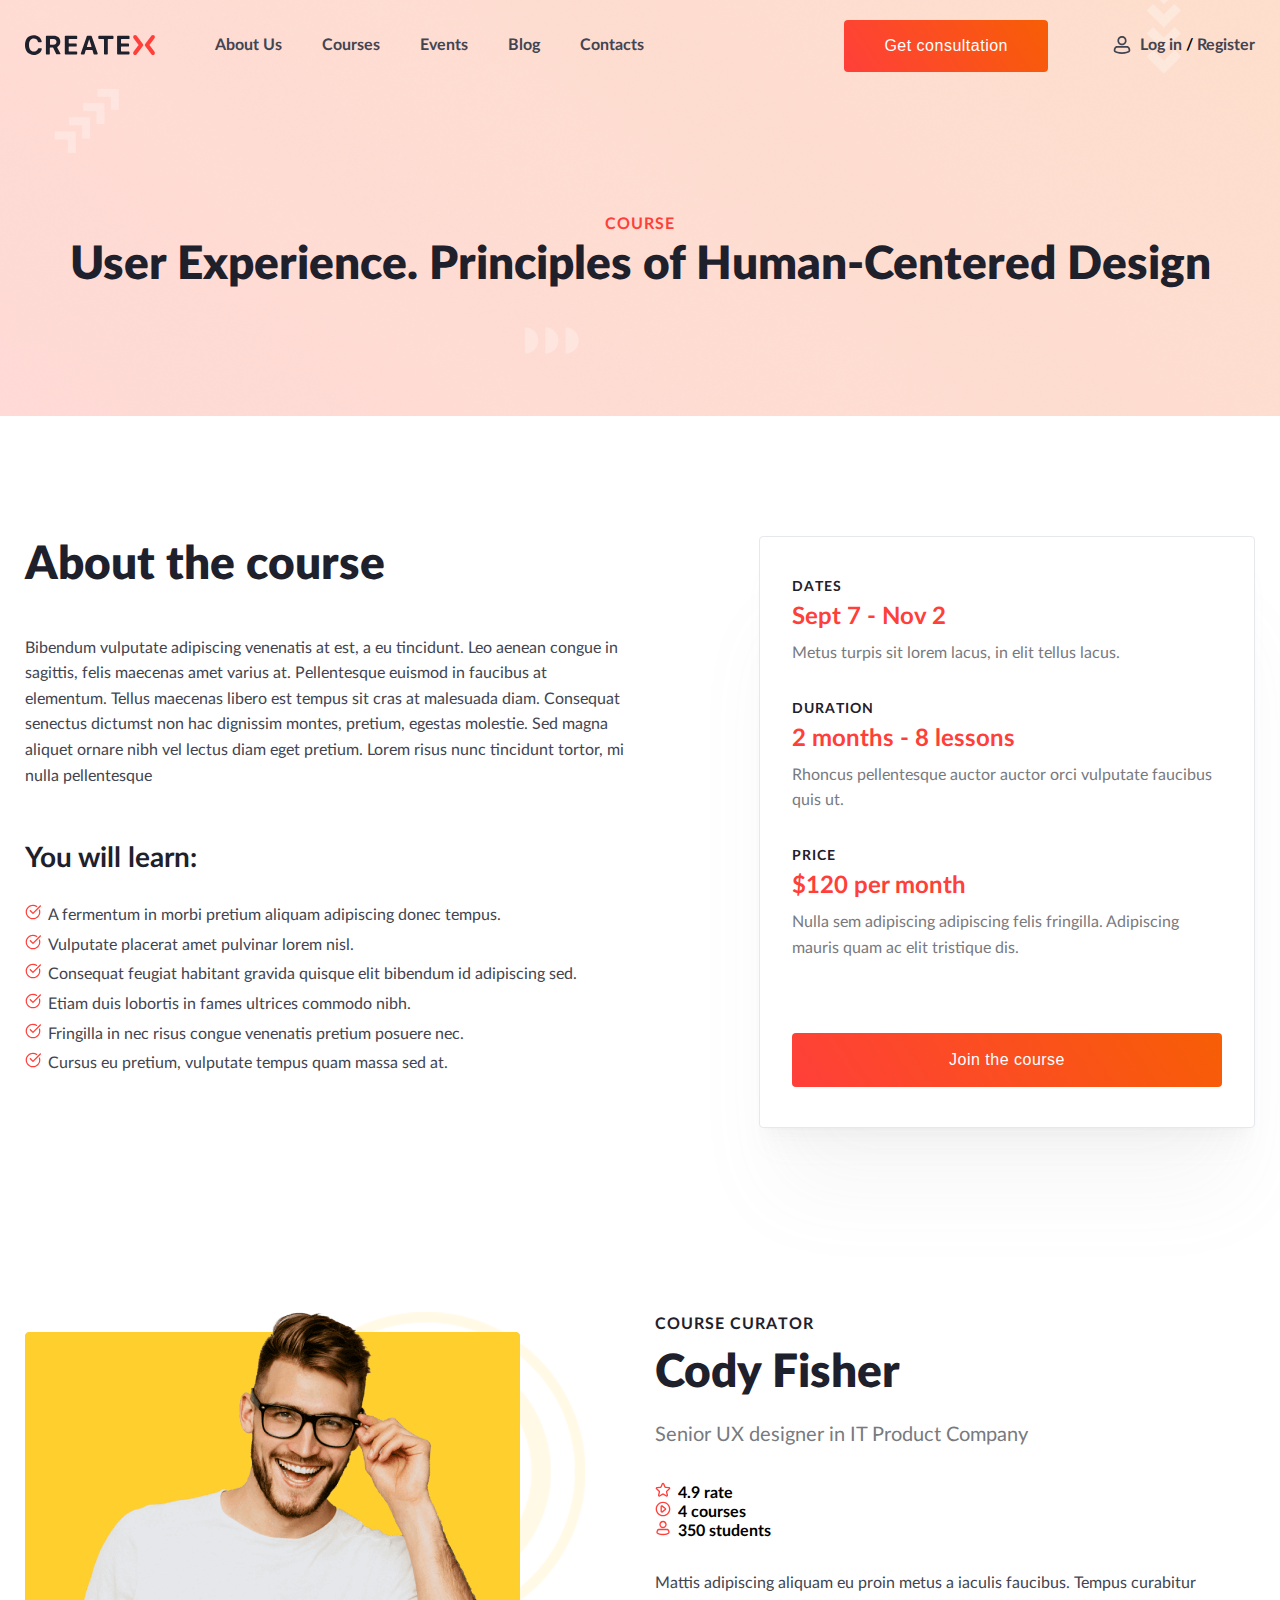
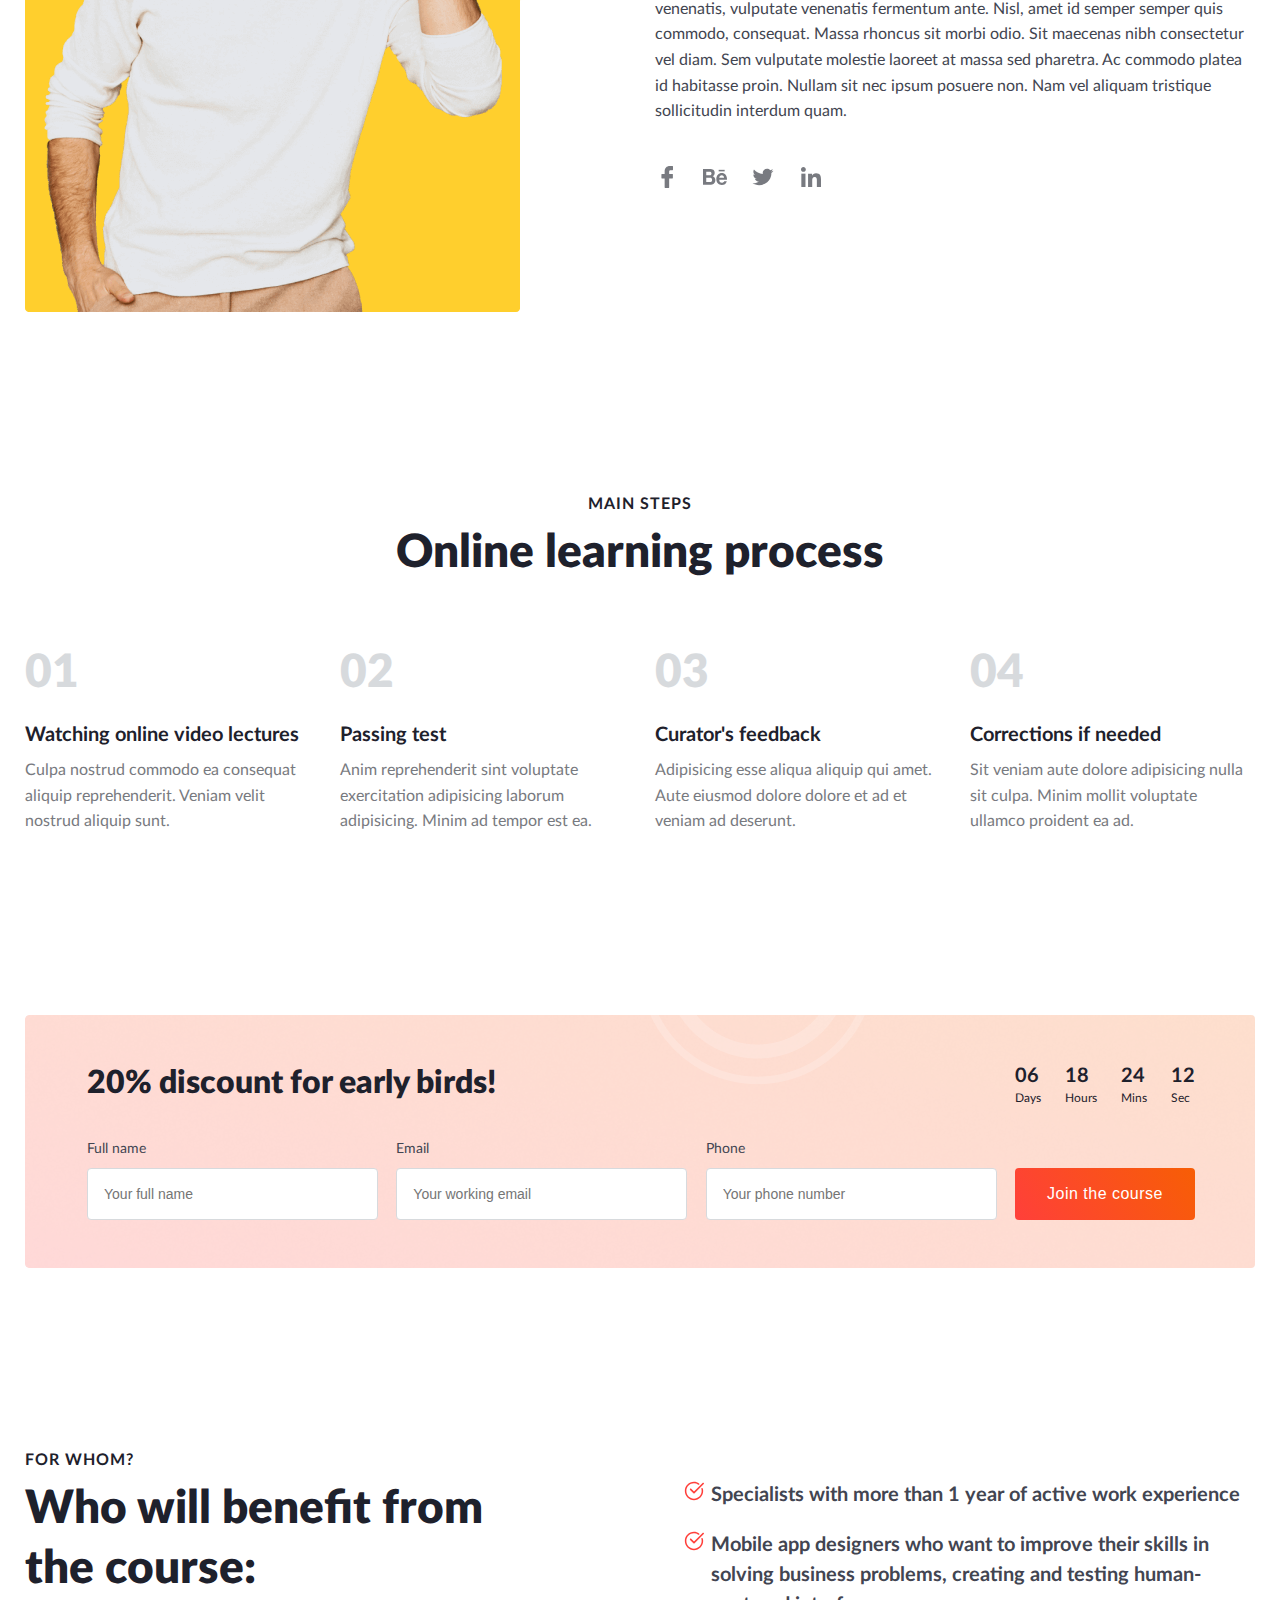
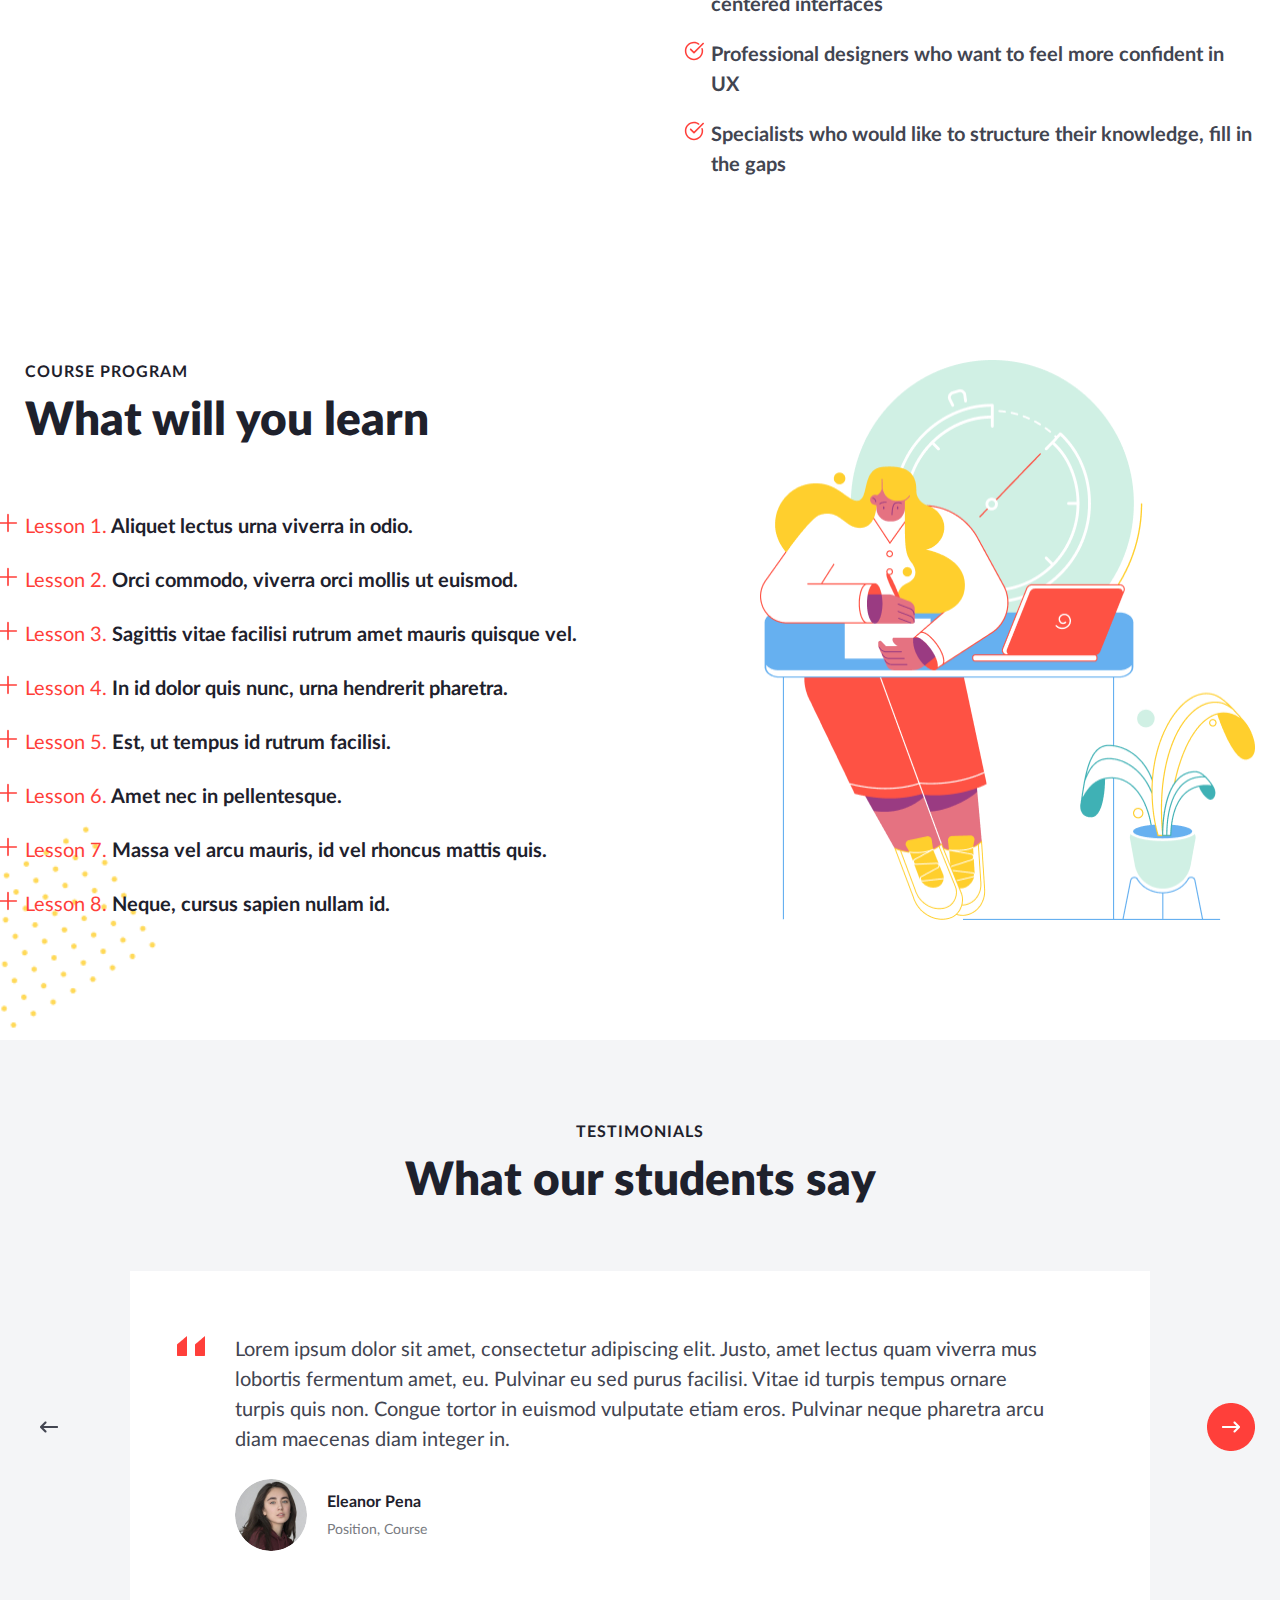
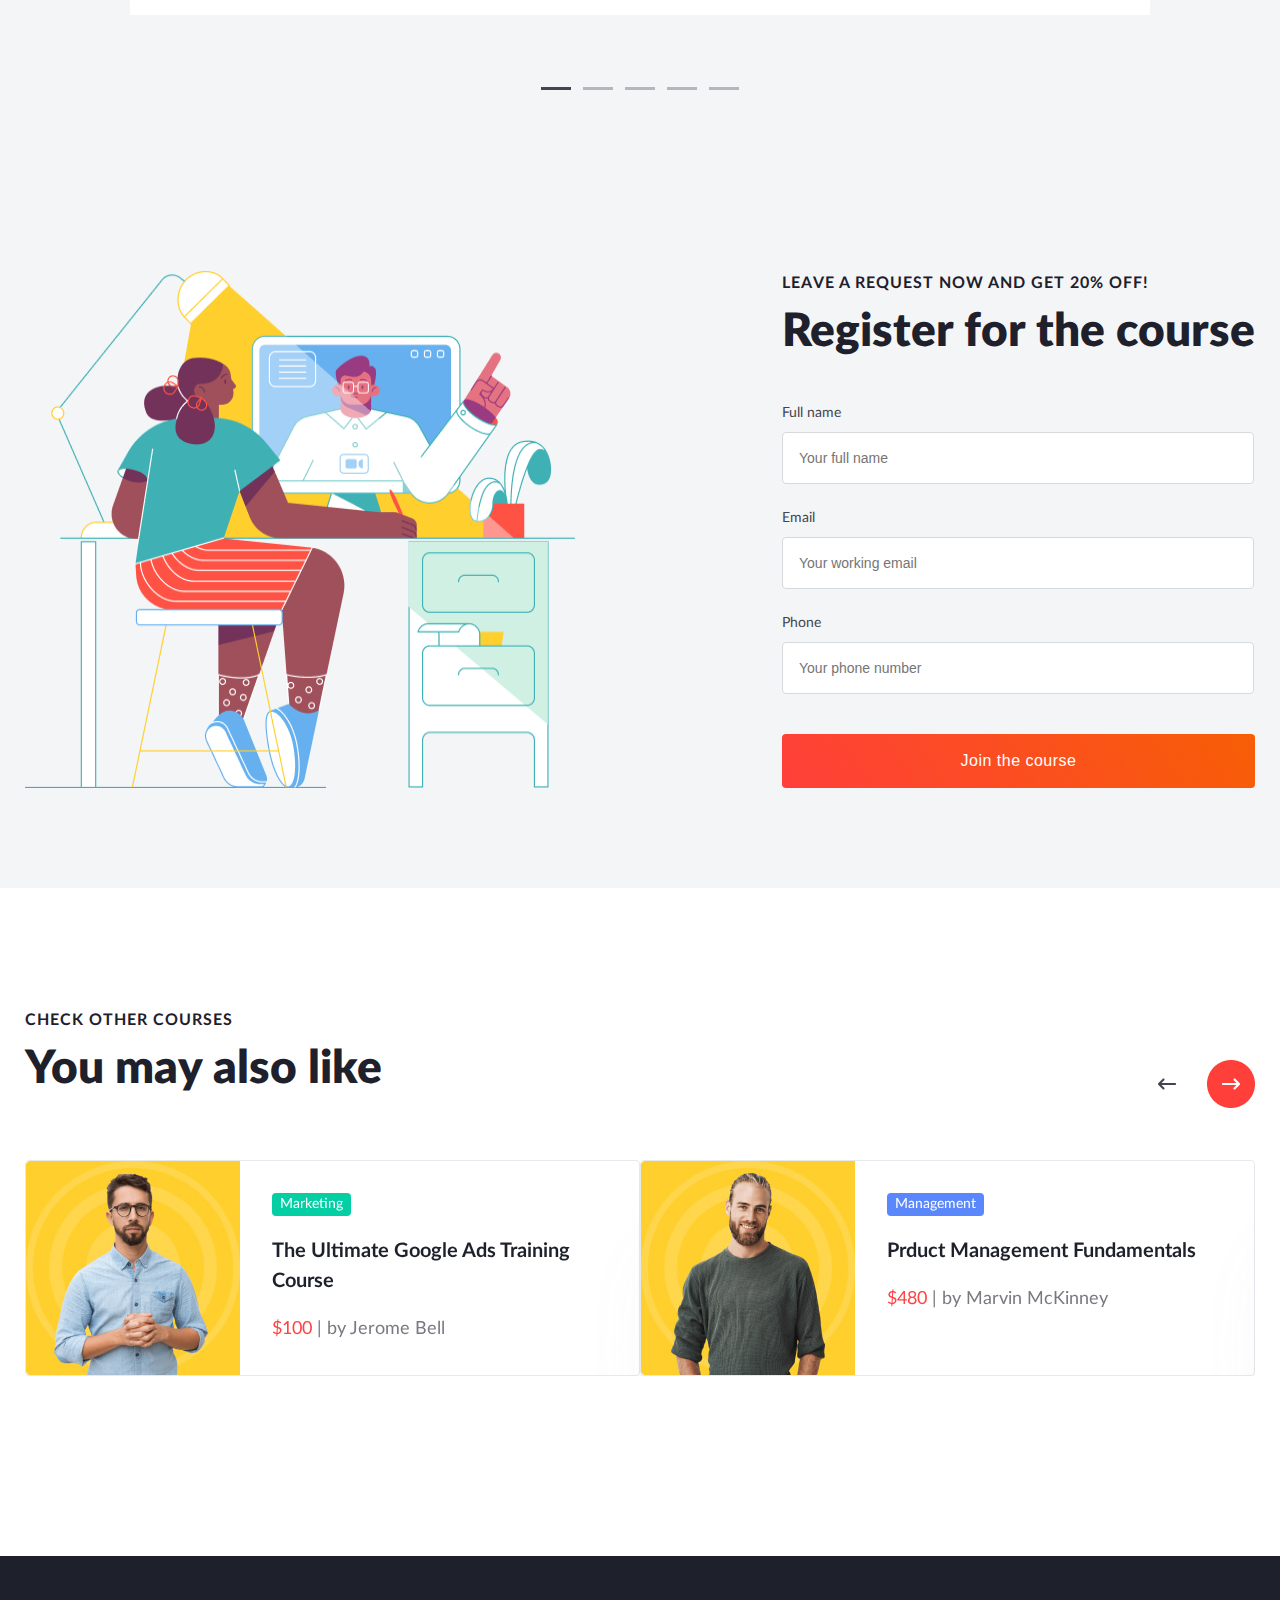
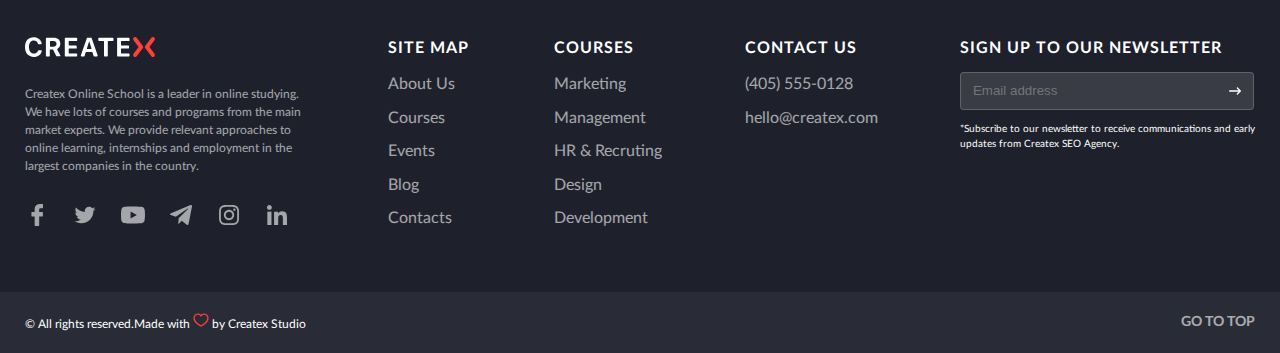
==== commit 54f2a73a: "q" ====
--- a/course-fisher.html
+++ b/course-fisher.html
@@ -341,61 +341,66 @@
     </div>
     <section class="other-courses">
         <div class="container">
-            <div class="other-courses__slider">
-                <div class="other-courses__content">
-                    <div class="courses__item">
-                        <img class="courses__img" src="./img/main-page/courses/item/01.png" alt="pic1">
-                        <div class="courses__box">
-                            <span class="courses__badge badge-marketing">Marketing</span>
-                            <h4 class="courses__position">The Ultimate Google Ads Training Course</h4>
-                            <p class="courses__salary"><span>$100</span> | by Jerome Bell</p>
-                        </div>
-                    </div>
-                    <div class="courses__item">
-                        <img class="courses__img" src="./img/main-page/courses/item/02.png" alt="pic2">
-                        <div class="courses__box">
-                            <span class="courses__badge badge-management">Management</span>
-                            <h4 class="courses__position">Prduct Management Fundamentals</h4>
-                            <p class="courses__salary"><span>$480</span> | by Marvin McKinney</p>
-                        </div>
-                    </div>
-                    <div class="courses__item">
-                        <img class="courses__img" src="./img/main-page/courses/item/03.png" alt="pic3">
-                        <div class="courses__box">
-                            <span class="courses__badge badge-hr-recruiting">HR & Recruting</span>
-                            <h4 class="courses__position">HR  Management and Analytics</h4>
-                            <p class="courses__salary"><span>$200</span> | by Leslie Alexander Li</p>
-                        </div>
-                    </div>
-                    <div class="courses__item">
-                        <img class="courses__img" src="./img/main-page/courses/item/04.png" alt="pic4">
-                        <div class="courses__box">
-                            <span class="courses__badge badge-marketing">Marketing</span>
-                            <h4 class="courses__position">Brand Management & PR Communications</h4>
-                            <p class="courses__salary"><span>$530</span> | by Kristin Watson</p>
-                        </div>
-                    </div>
-                    <div class="courses__item">
-                        <img class="courses__img" src="./img/main-page/courses/item/05.png" alt="pic5">
-                        <div class="courses__box">
-                            <span class="courses__badge badge-management">Management</span>
-                            <h4 class="courses__position">Business Development Management</h4>
-                            <p class="courses__salary"><span>$400</span> | by Dianne Russell</p>
-                        </div>
-                    </div>
-                    <div class="courses__item">
-                        <img class="courses__img" src="./img/main-page/courses/item/06.png" alt="pic6">
-                        <div class="courses__box">
-                            <span class="courses__badge badge-design">Design</span>
-                            <h4 class="courses__position">Graphic Design Basic</h4>
-                            <p class="courses__salary"><span>$500</span> | by Guy Hawkins</p>
+            <div class="other-courses__content">
+                <div class="other-courses__text">
+                    <p class="other-courses__subtitle subtitle">Check other courses</p>
+                    <h4 class="other-courses__title title">You may also like</h4>
+                </div>
+                <div class="other-courses__row">
+                    <div class="other-courses__slider">
+                        <div class="courses__item">
+                            <img class="courses__img" src="./img/main-page/courses/item/01.png" alt="pic1">
+                            <div class="courses__box">
+                                <span class="courses__badge badge-marketing">Marketing</span>
+                                <h4 class="courses__position">The Ultimate Google Ads Training Course</h4>
+                                <p class="courses__salary"><span>$100</span> | by Jerome Bell</p>
+                            </div>
+                        </div>
+                        <div class="courses__item">
+                            <img class="courses__img" src="./img/main-page/courses/item/02.png" alt="pic2">
+                            <div class="courses__box">
+                                <span class="courses__badge badge-management">Management</span>
+                                <h4 class="courses__position">Prduct Management Fundamentals</h4>
+                                <p class="courses__salary"><span>$480</span> | by Marvin McKinney</p>
+                            </div>
+                        </div>
+                        <div class="courses__item">
+                            <img class="courses__img" src="./img/main-page/courses/item/03.png" alt="pic3">
+                            <div class="courses__box">
+                                <span class="courses__badge badge-hr-recruiting">HR & Recruting</span>
+                                <h4 class="courses__position">HR  Management and Analytics</h4>
+                                <p class="courses__salary"><span>$200</span> | by Leslie Alexander Li</p>
+                            </div>
+                        </div>
+                        <div class="courses__item">
+                            <img class="courses__img" src="./img/main-page/courses/item/04.png" alt="pic4">
+                            <div class="courses__box">
+                                <span class="courses__badge badge-marketing">Marketing</span>
+                                <h4 class="courses__position">Brand Management & PR Communications</h4>
+                                <p class="courses__salary"><span>$530</span> | by Kristin Watson</p>
+                            </div>
+                        </div>
+                        <div class="courses__item">
+                            <img class="courses__img" src="./img/main-page/courses/item/05.png" alt="pic5">
+                            <div class="courses__box">
+                                <span class="courses__badge badge-management">Management</span>
+                                <h4 class="courses__position">Business Development Management</h4>
+                                <p class="courses__salary"><span>$400</span> | by Dianne Russell</p>
+                            </div>
+                        </div>
+                        <div class="courses__item">
+                            <img class="courses__img" src="./img/main-page/courses/item/06.png" alt="pic6">
+                            <div class="courses__box">
+                                <span class="courses__badge badge-design">Design</span>
+                                <h4 class="courses__position">Graphic Design Basic</h4>
+                                <p class="courses__salary"><span>$500</span> | by Guy Hawkins</p>
+                            </div>
                         </div>
                     </div>
                 </div>
             </div>
         </div>
     </section>
-
     <footer class="footer">
         <div class="container">
             <div class="footer__content">
--- a/css/style.css
+++ b/css/style.css
@@ -1727,4 +1727,59 @@
 }
 .register-fisher__submit {
   margin: 16px 0 0 0;
+}
+
+.other-courses__content {
+  padding: 120px 0 180px 0;
+}
+.other-courses__text {
+  margin: 0 0 60px 0;
+}
+.other-courses__row {
+  display: flex;
+  position: relative;
+}
+.other-courses__slider {
+  overflow: hidden;
+}
+.other-courses .slick-track {
+  display: flex;
+  justify-content: space-between;
+}
+.other-courses .slick-active {
+  opacity: 1;
+}
+.other-courses .slick-arrow {
+  position: absolute;
+  font-size: 0;
+}
+.other-courses .slick-prev {
+  top: -100px;
+  right: 64px;
+  height: 48px;
+  width: 48px;
+  background: url(../img/main-page/team/slider/prev-hover.png);
+  background-repeat: no-repeat;
+  background-position: center;
+  padding: 24px;
+}
+.other-courses .slick-prev.slick-disabled {
+  background: url(../img/main-page/team/slider/prev-btn.png);
+  background-repeat: no-repeat;
+  background-position: center;
+}
+.other-courses .slick-next {
+  top: -100px;
+  right: 0;
+  height: 48px;
+  width: 48px;
+  background: url(../img/main-page/team/slider/next-hover.png);
+  background-repeat: no-repeat;
+  background-position: center;
+  padding: 24px;
+}
+.other-courses .slick-next.slick-disabled {
+  background: url(../img/main-page/team/slider/next-btn.png);
+  background-repeat: no-repeat;
+  background-position: center;
 }/*# sourceMappingURL=style.css.map */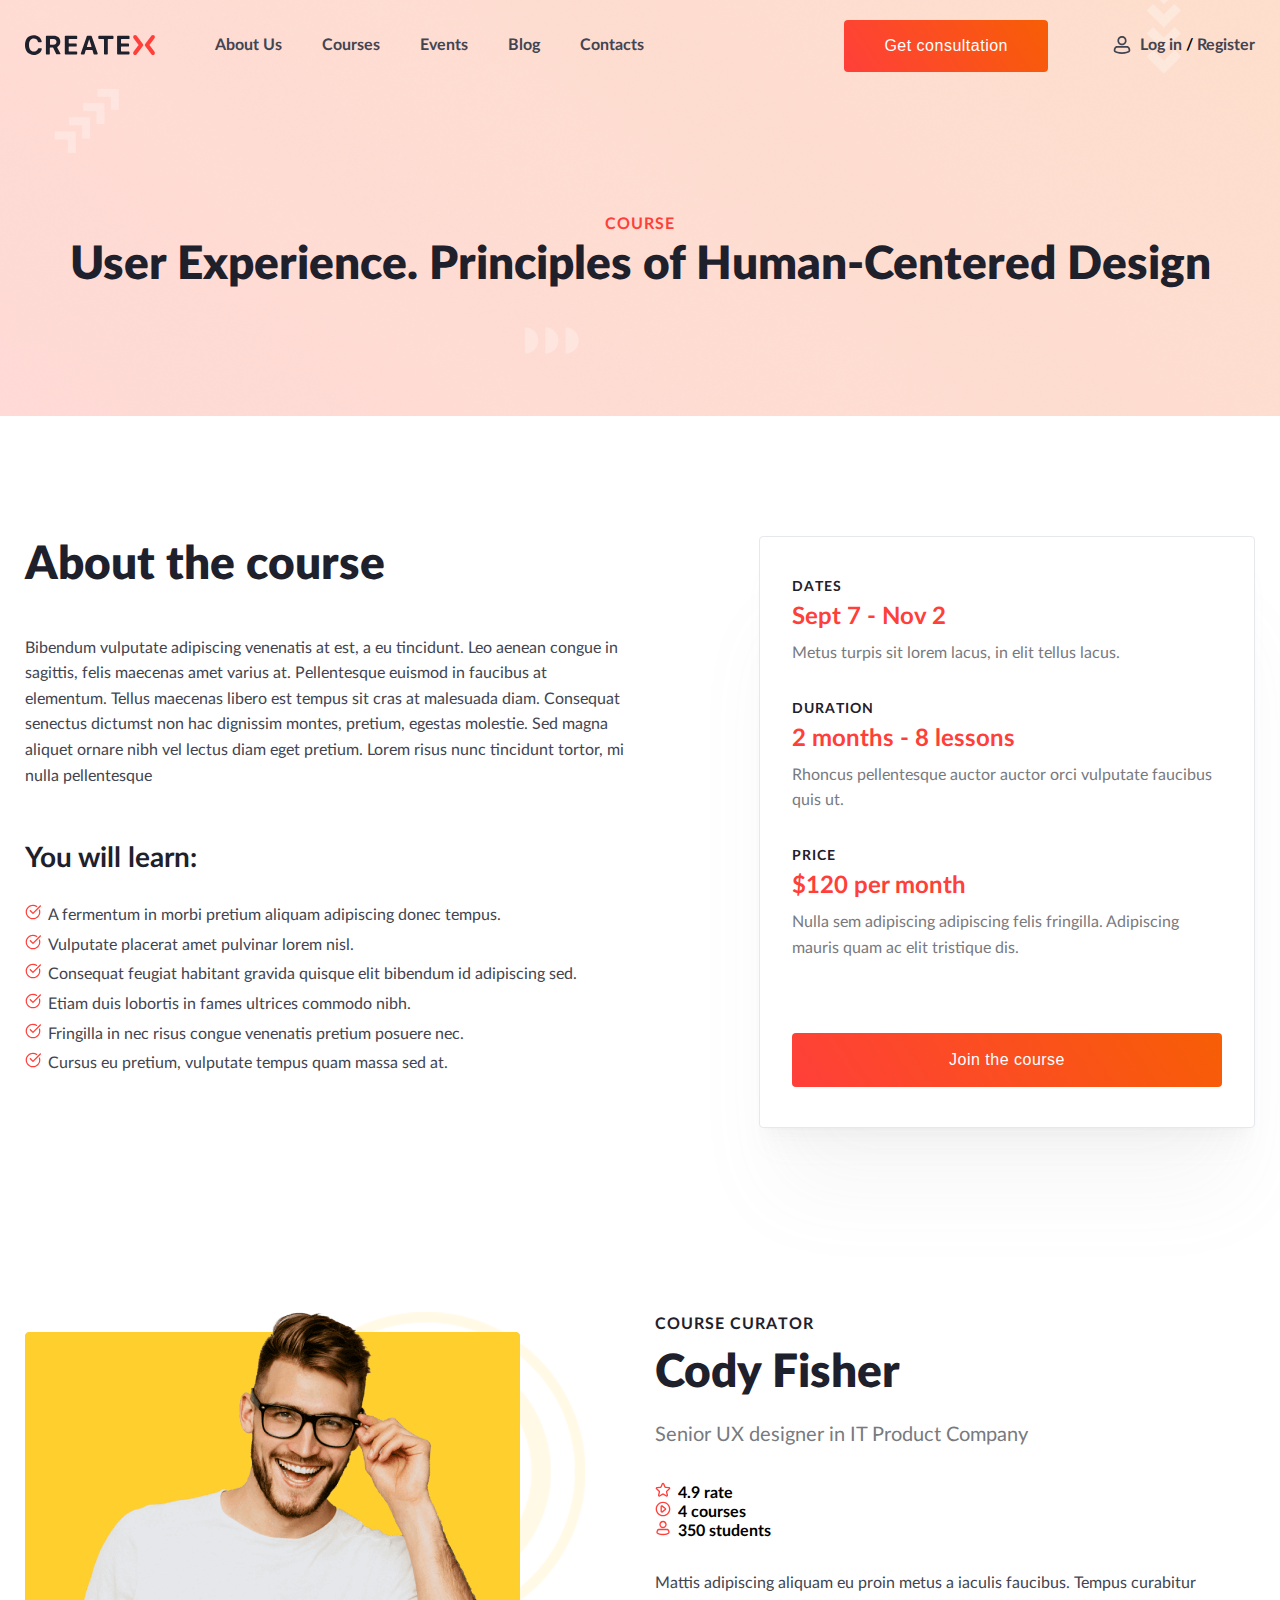
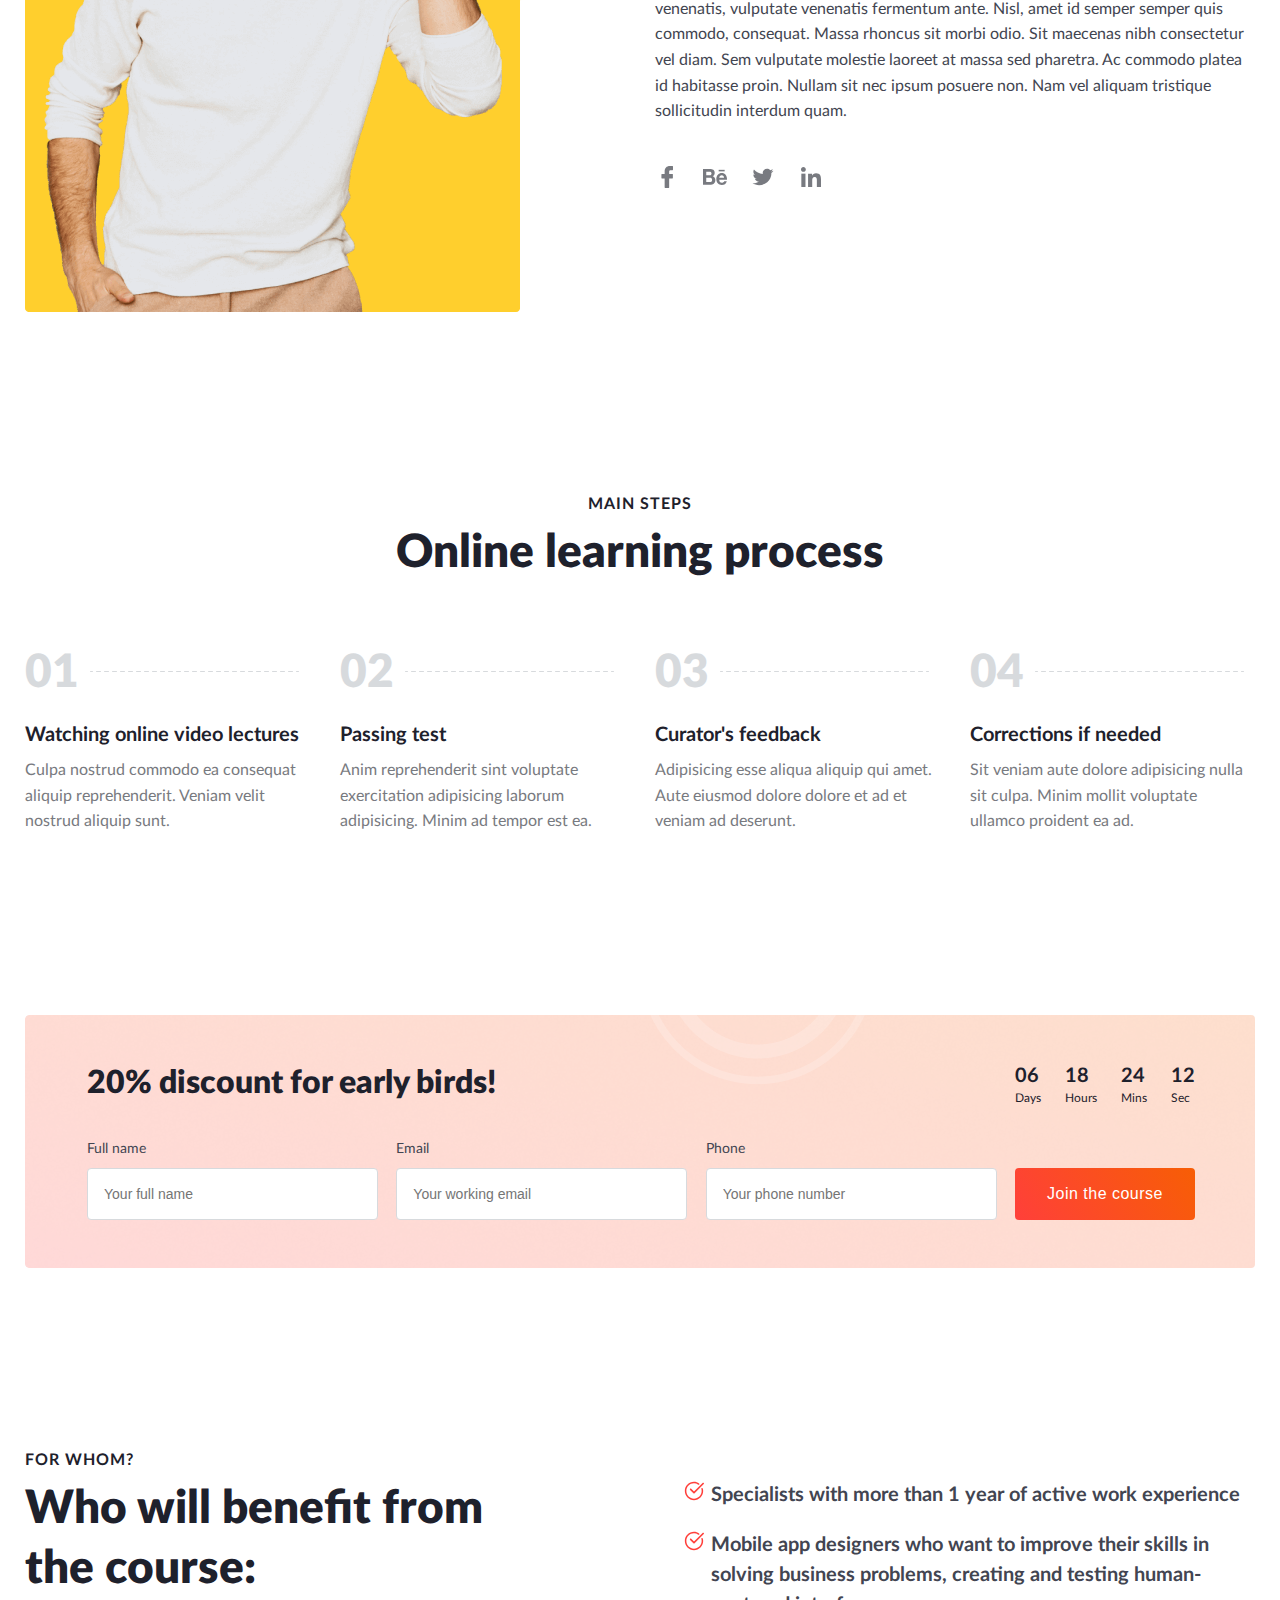
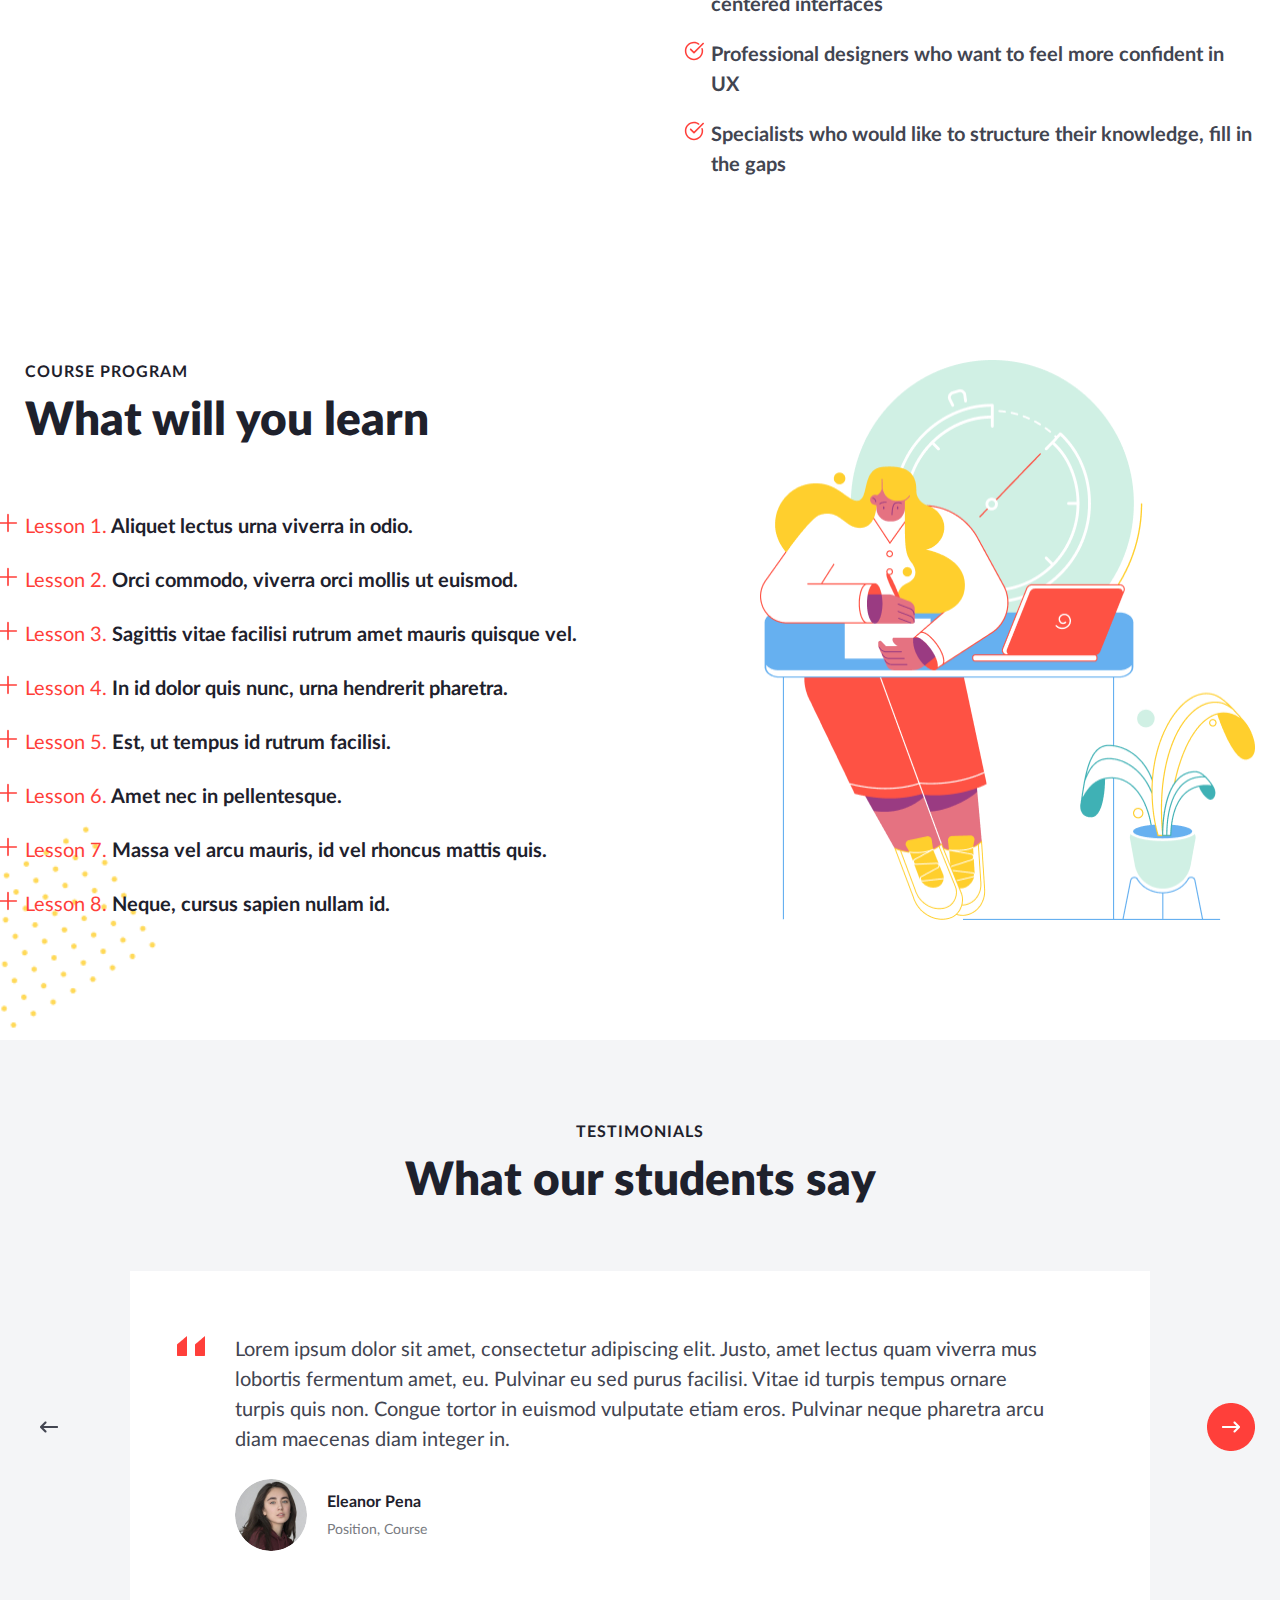
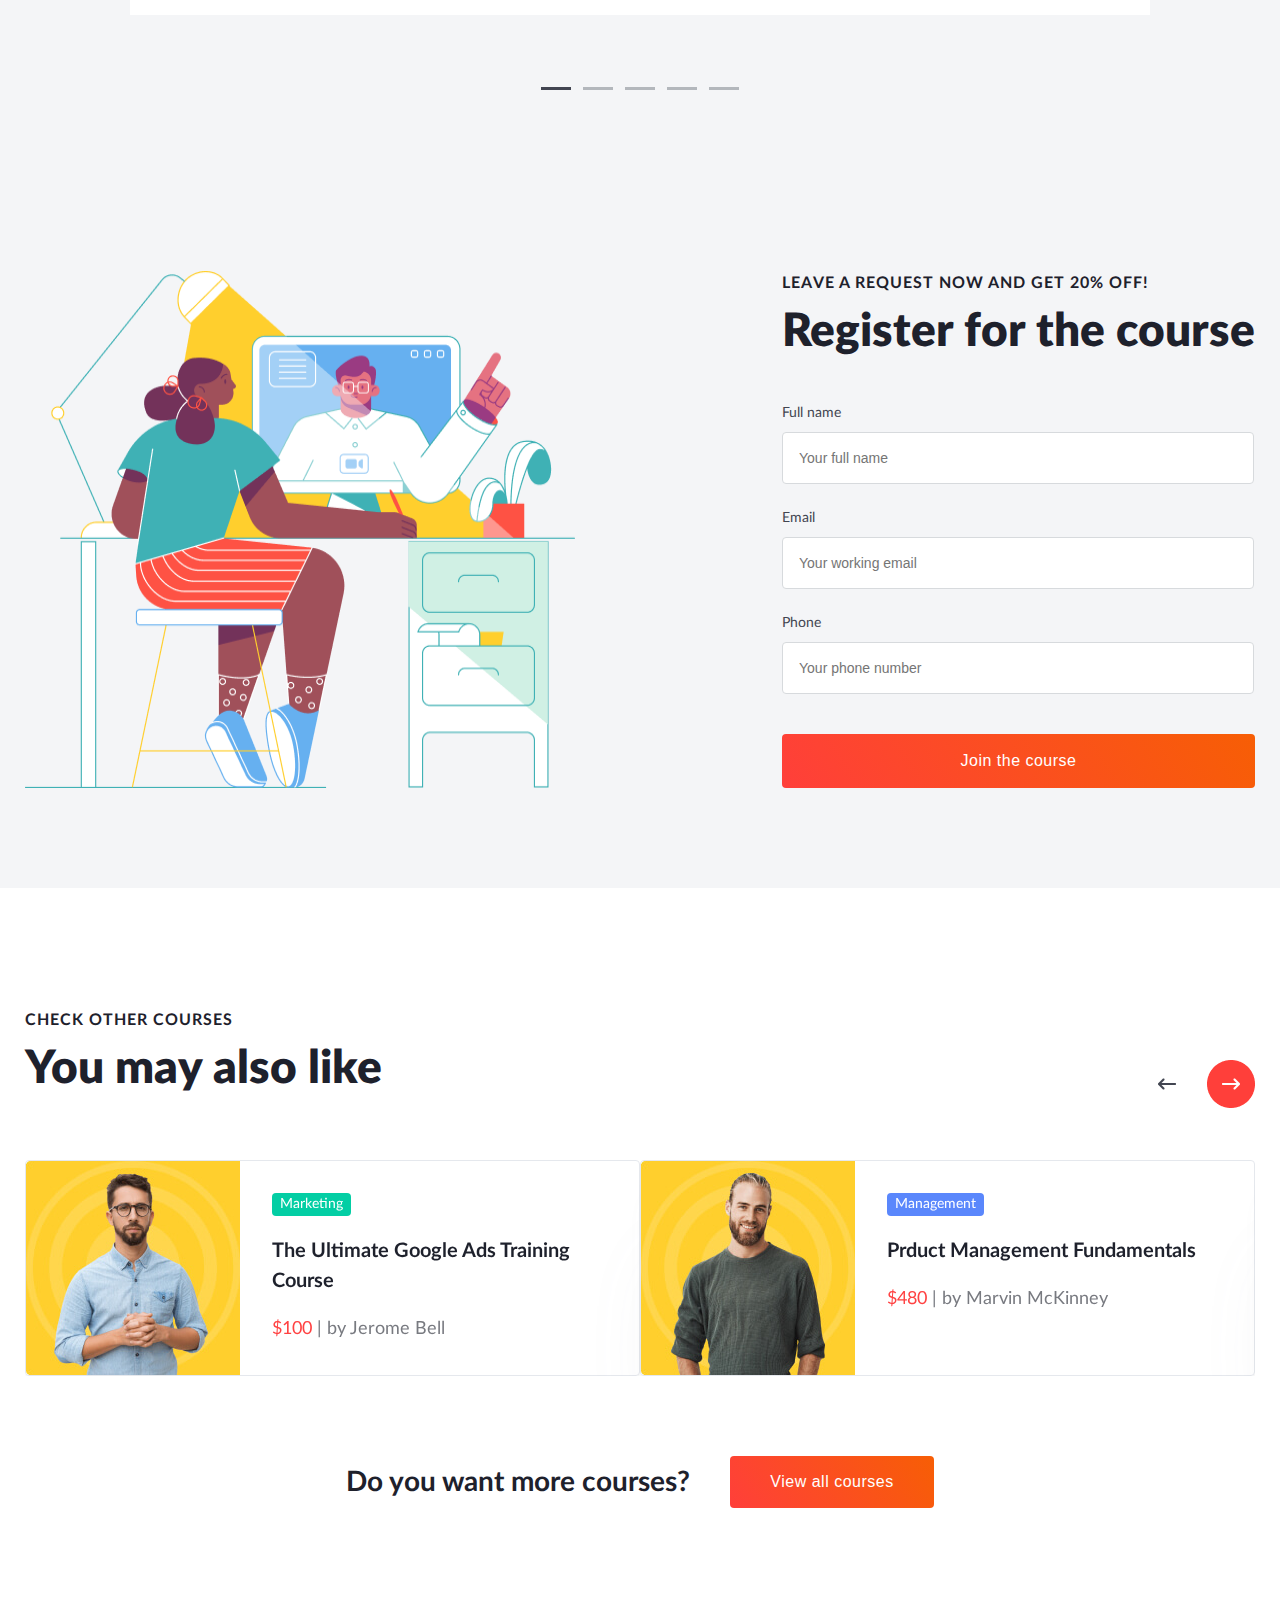
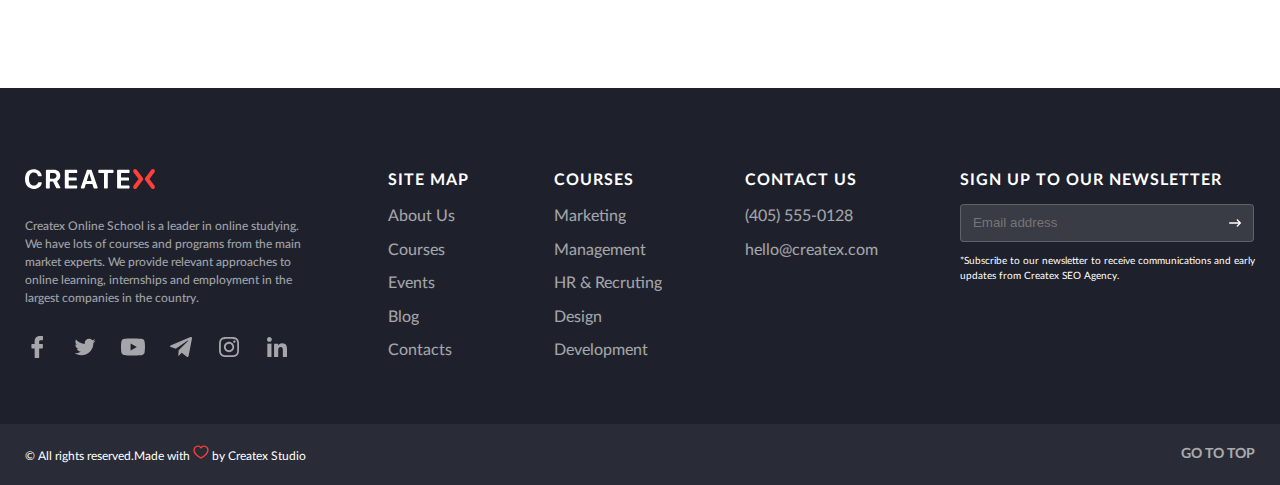
==== commit e8a8d27c: "q" ====
--- a/course-fisher.html
+++ b/course-fisher.html
@@ -398,6 +398,10 @@
                         </div>
                     </div>
                 </div>
+                <div class="other-courses__all">
+                    <span>Do you want more courses?</span>
+                    <button class="other-courses__view-all btn">View all courses</button>
+                </div>
             </div>
         </div>
     </section>
--- a/css/style.css
+++ b/css/style.css
@@ -1528,12 +1528,19 @@
   flex: 0 1 25%;
 }
 .steps-fisher__number {
+  position: relative;
   font-family: "Lato-Black";
   font-size: 46px;
   line-height: 130%;
   color: #D7DADD;
   margin: 0 0 16px 0;
 }
+.steps-fisher__number::after {
+  position: absolute;
+  content: url(../img/course-fisher/steps-fisher/line.png);
+  top: -15px;
+  left: 65px;
+}
 .steps-fisher__txt {
   font-size: 20px;
   line-height: 150%;
@@ -1741,6 +1748,21 @@
 }
 .other-courses__slider {
   overflow: hidden;
+}
+.other-courses__all {
+  display: flex;
+  justify-content: center;
+  align-items: center;
+  gap: 40px;
+  padding: 80px 0 0 0;
+}
+.other-courses__all span {
+  font-size: 28px;
+  line-height: 150%;
+  color: #1E212C;
+}
+.other-courses__view-all {
+  padding: 0 40px;
 }
 .other-courses .slick-track {
   display: flex;
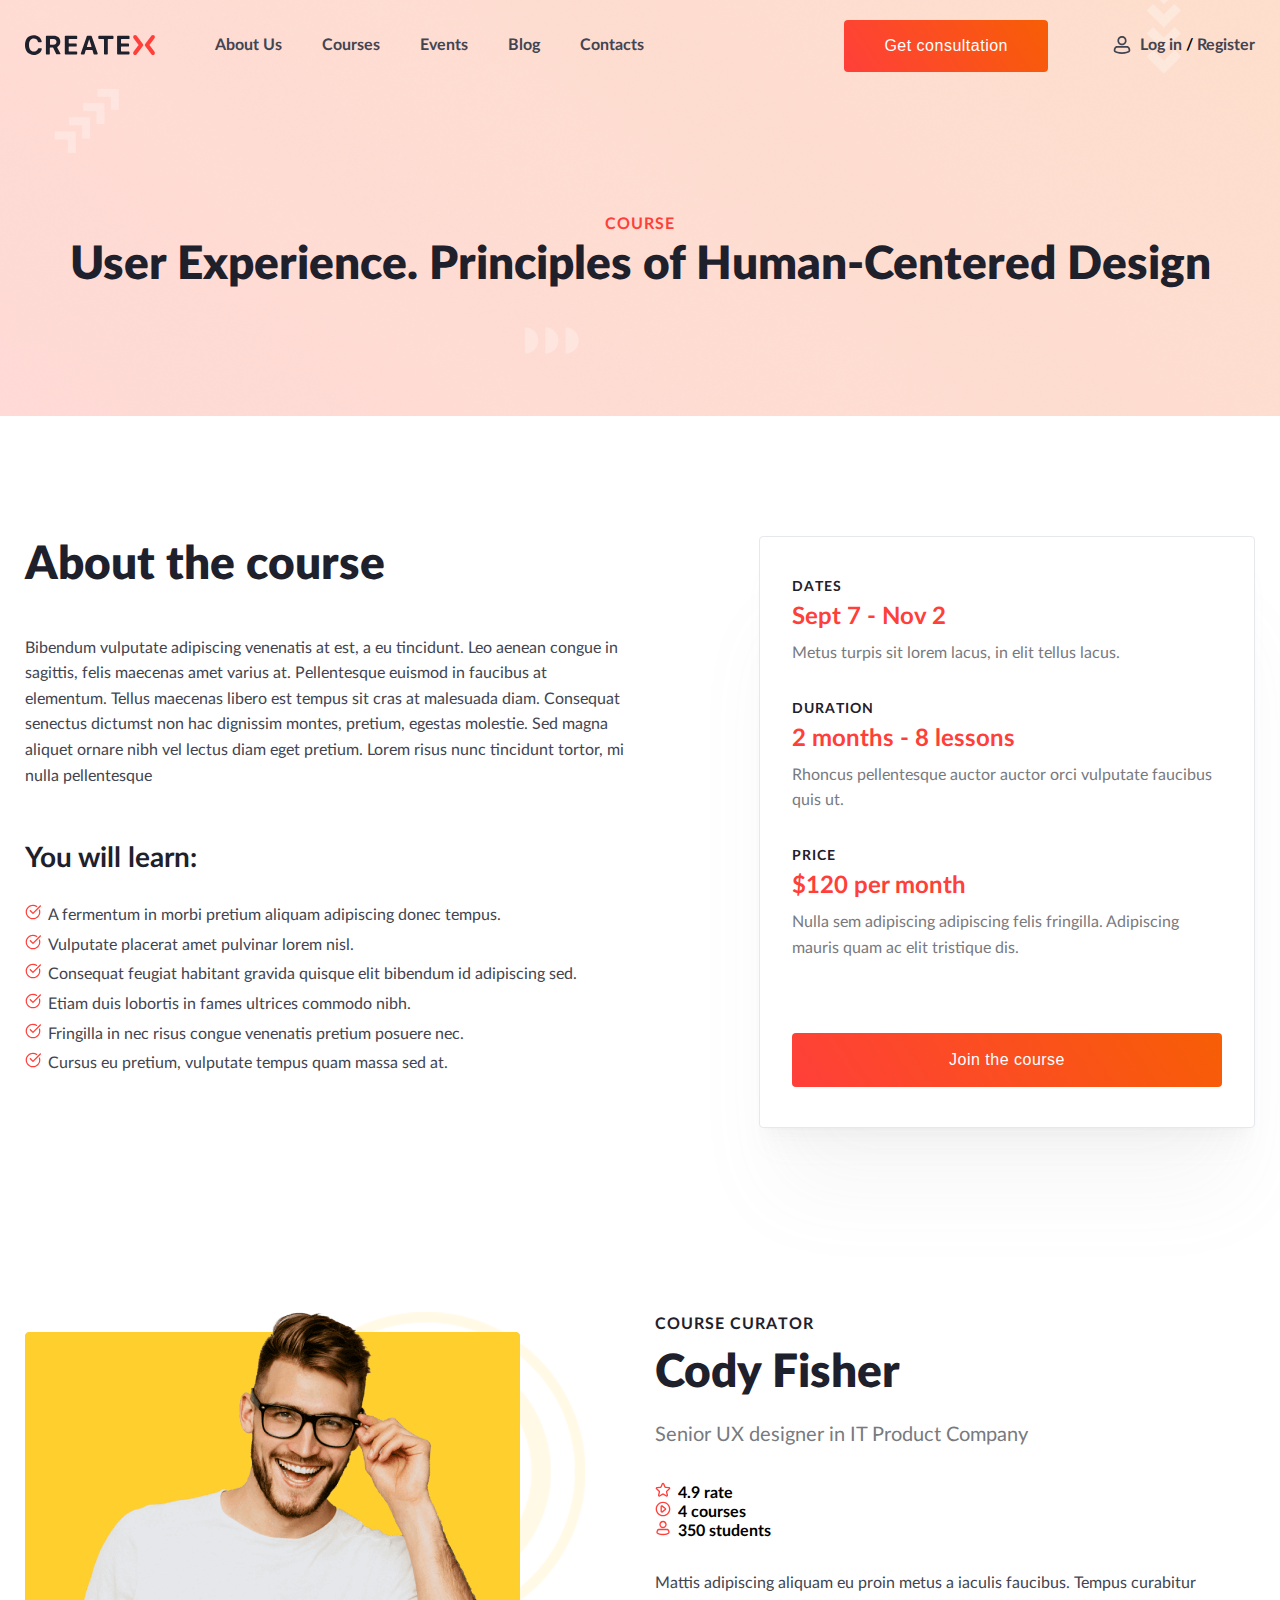
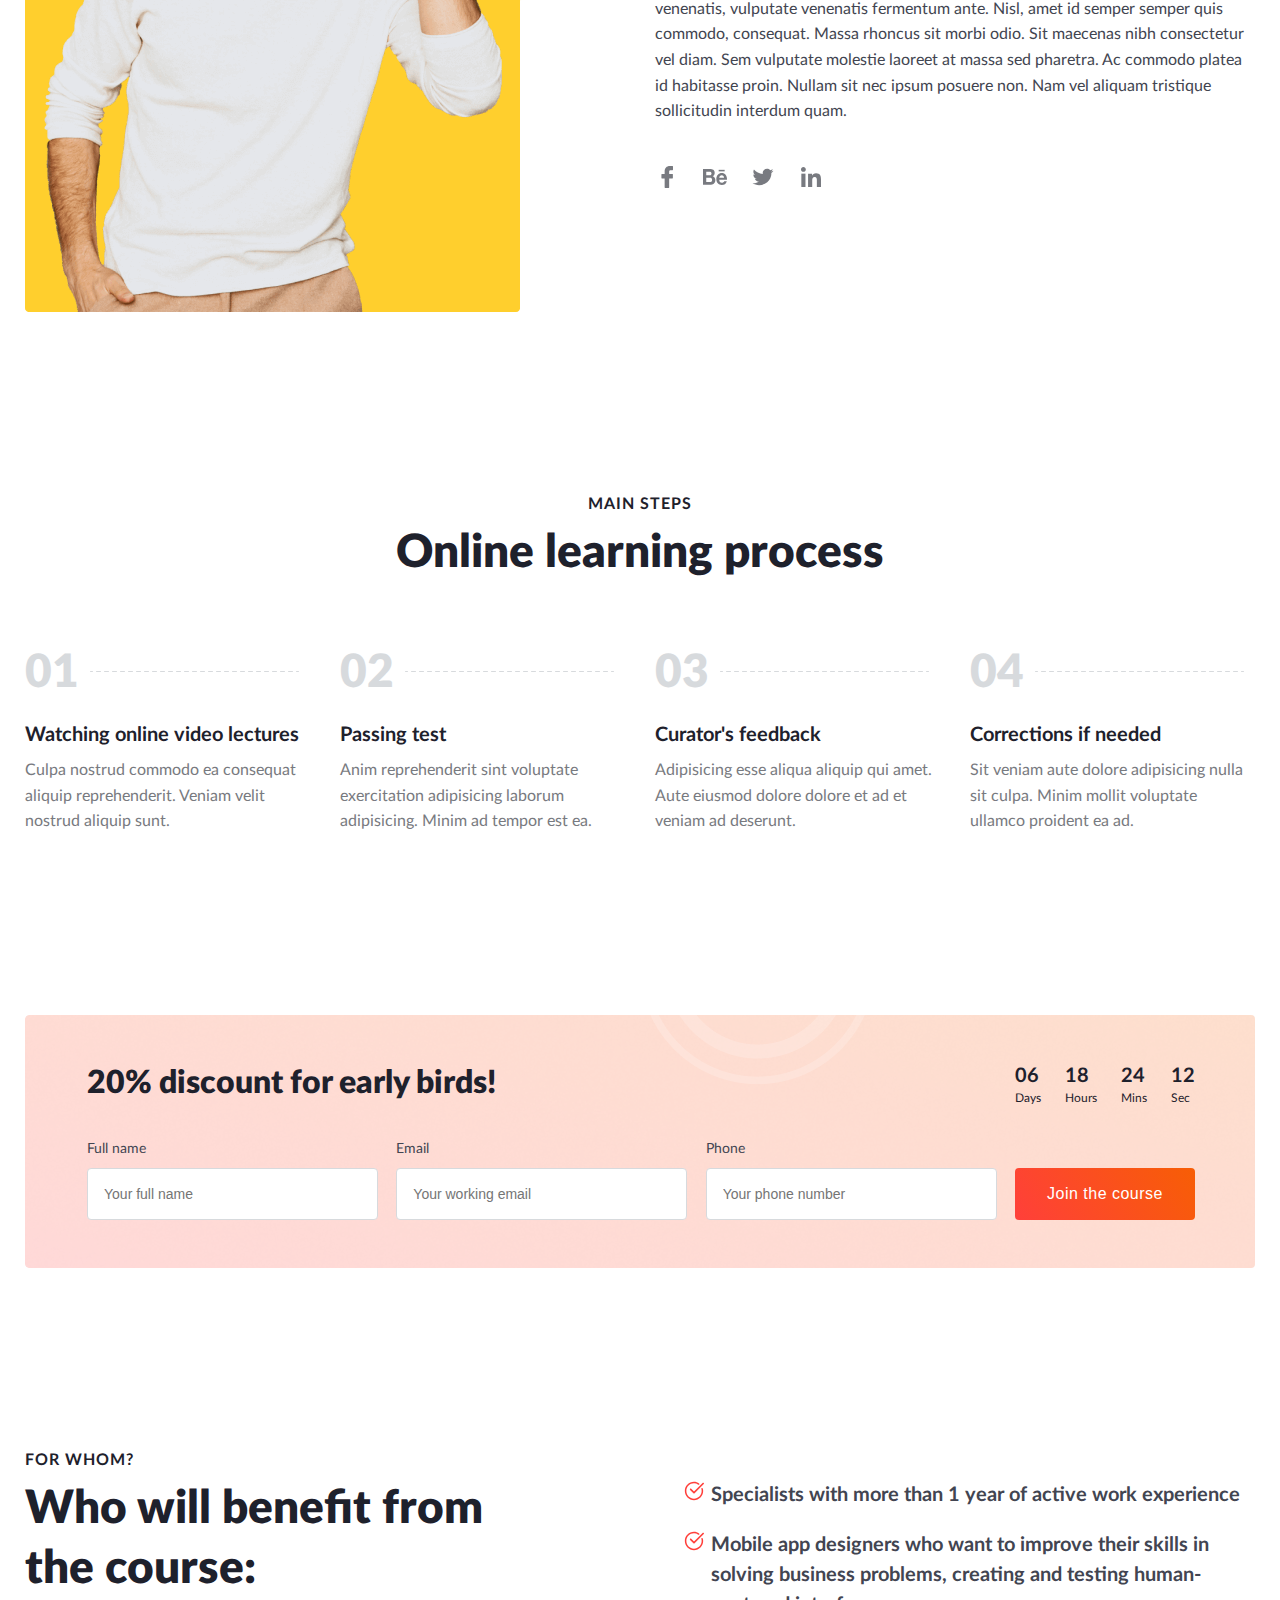
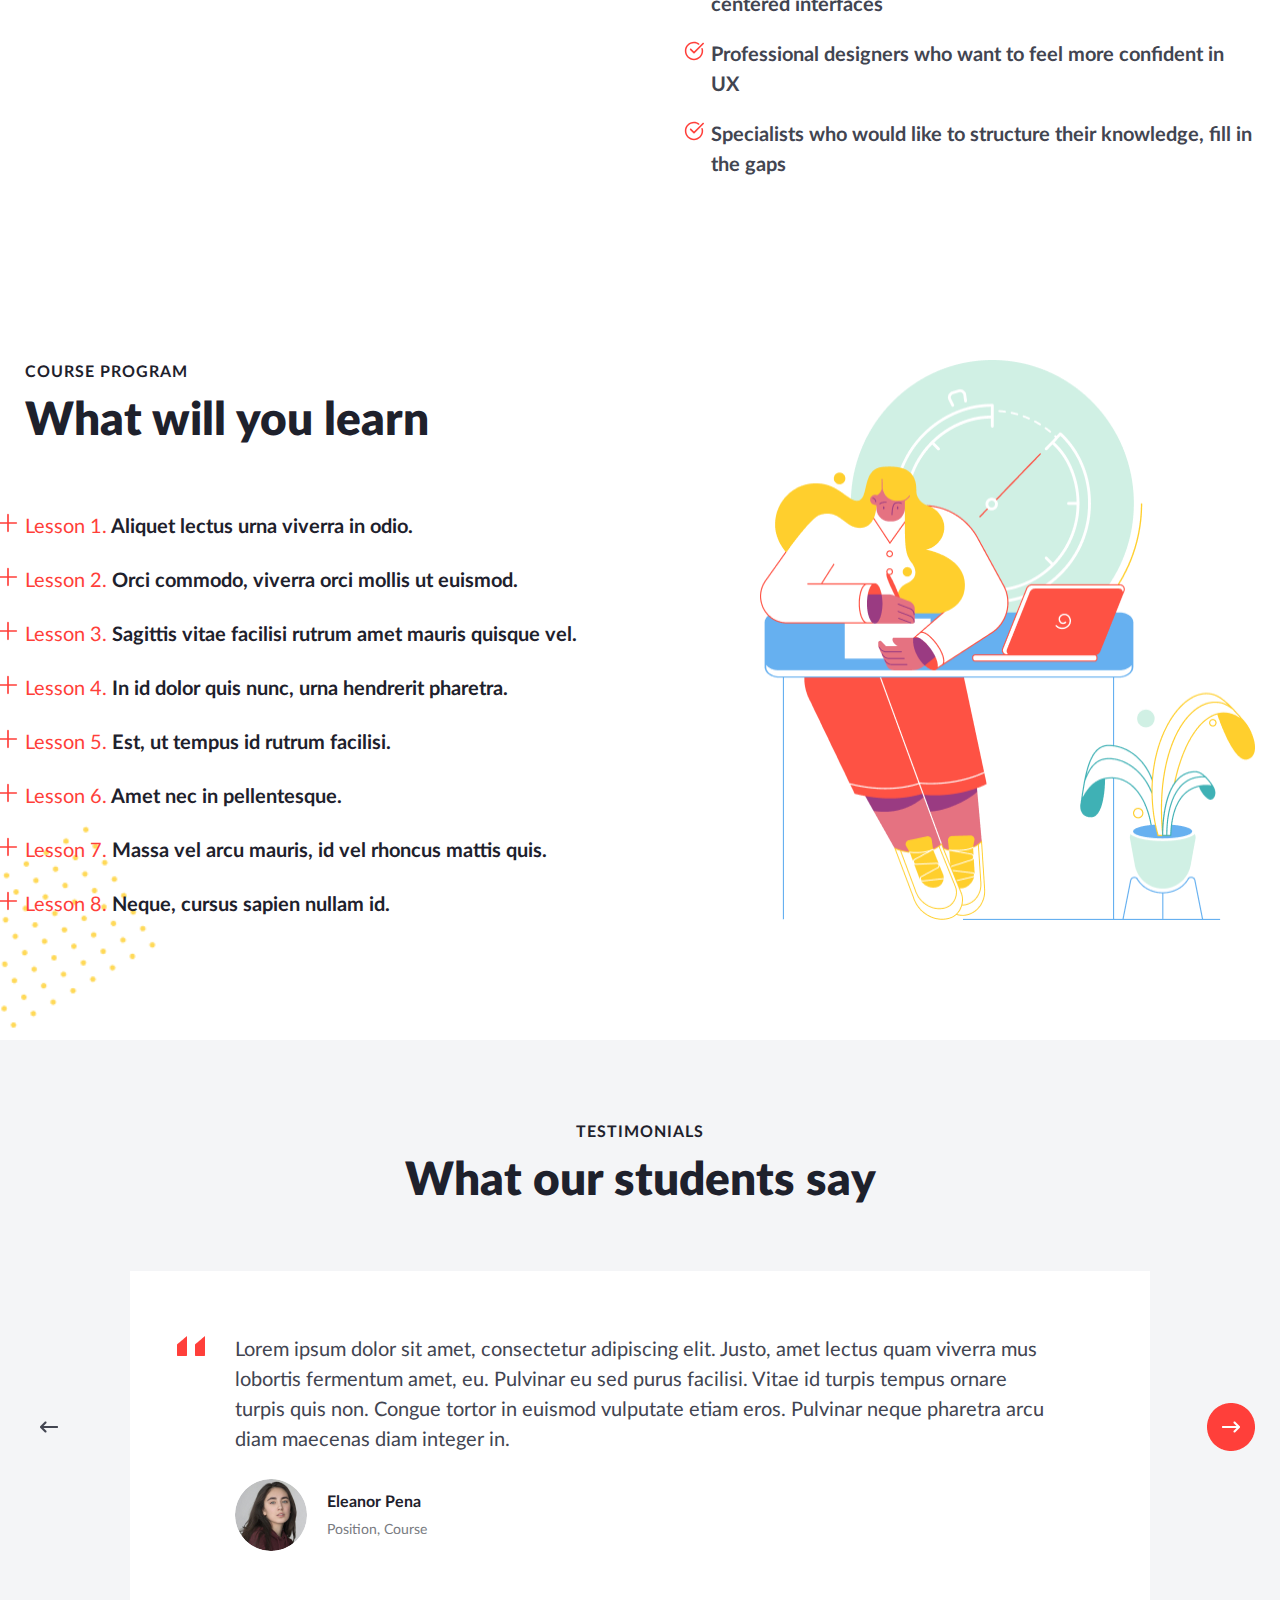
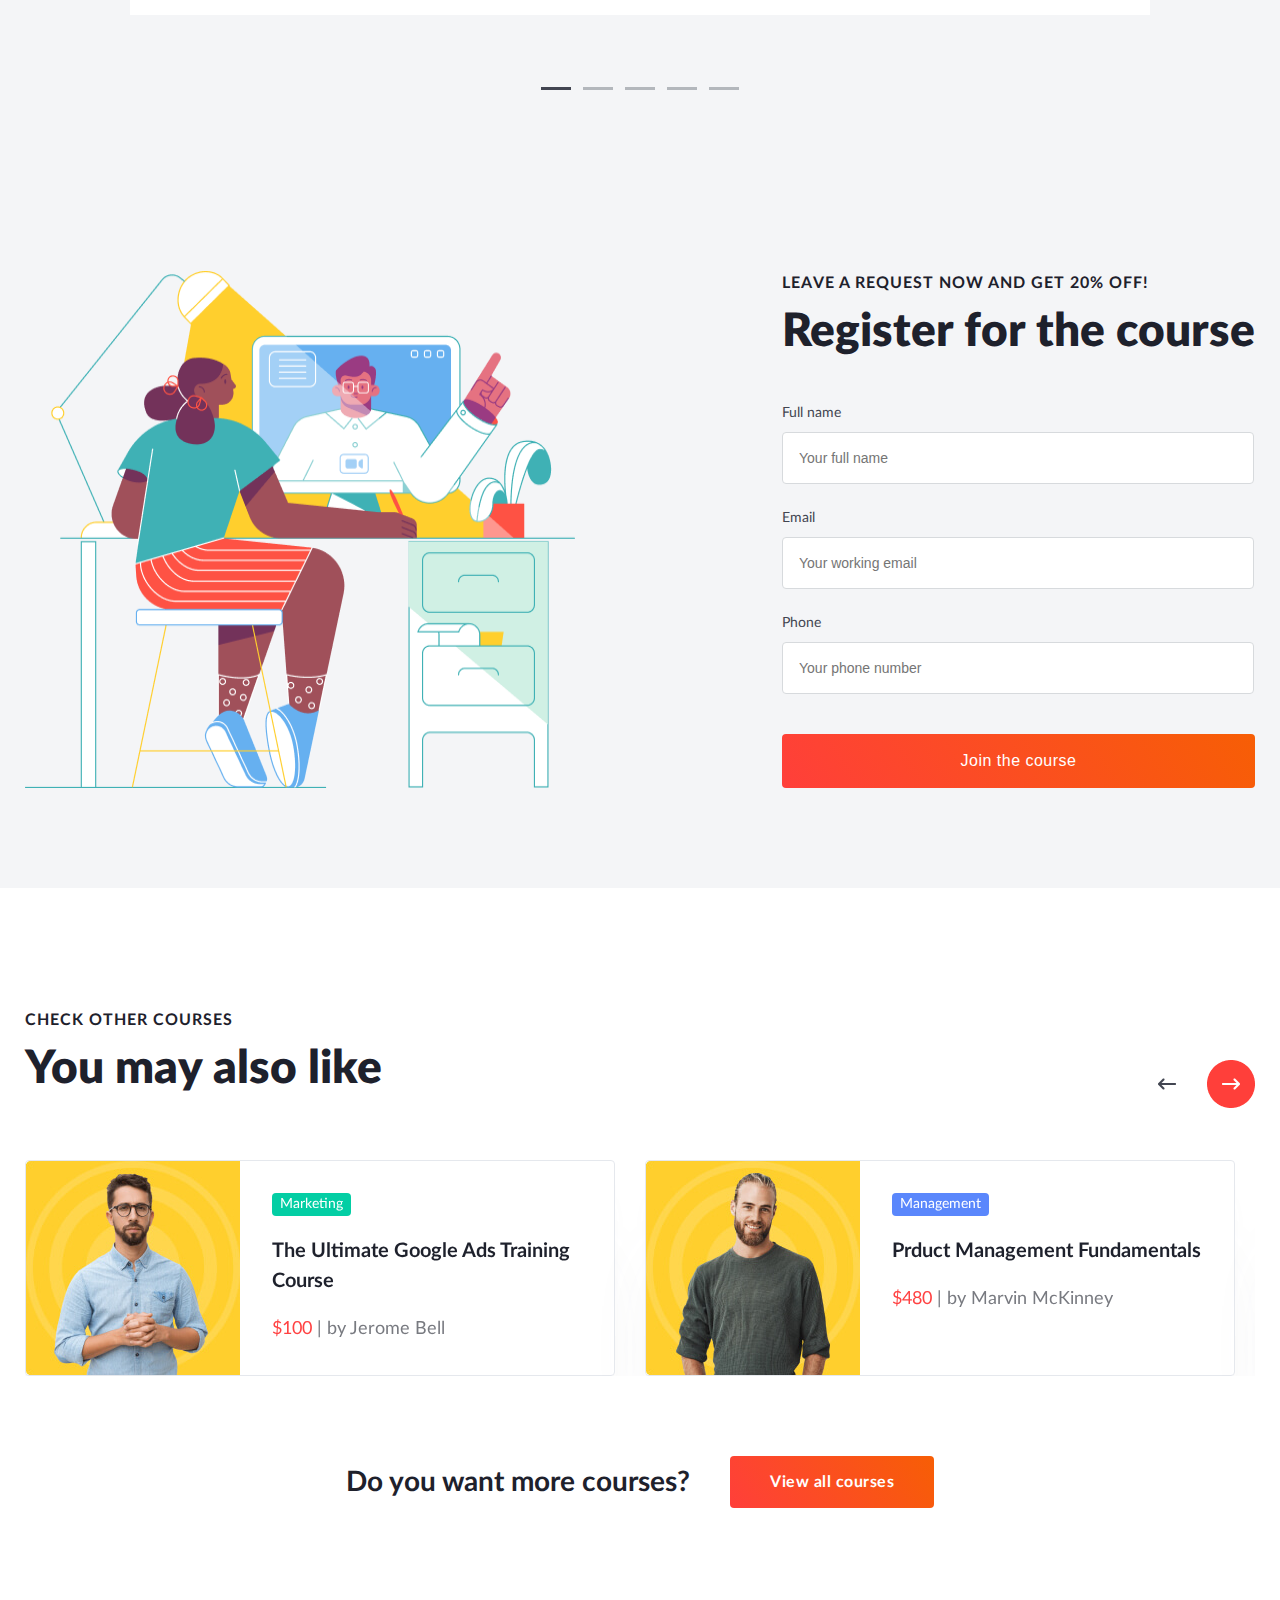
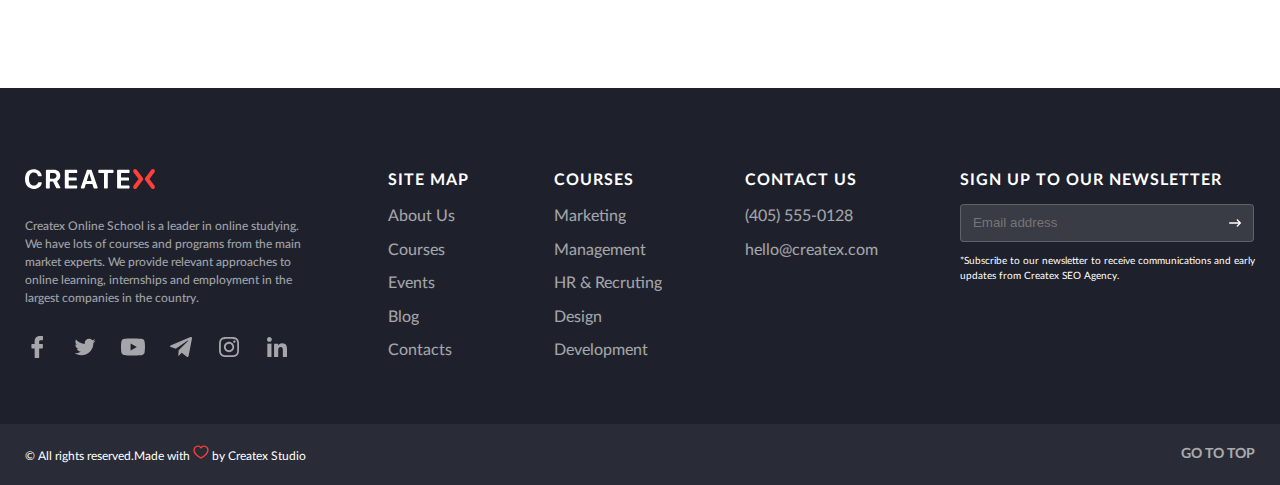
==== commit 9f0ed504: "q" ====
--- a/course-fisher.html
+++ b/course-fisher.html
@@ -400,7 +400,7 @@
                 </div>
                 <div class="other-courses__all">
                     <span>Do you want more courses?</span>
-                    <button class="other-courses__view-all btn">View all courses</button>
+                    <a href="./courses.html" class="other-courses__view-all btn">View all courses</a>
                 </div>
             </div>
         </div>
--- a/css/style.css
+++ b/css/style.css
@@ -1745,6 +1745,7 @@
 .other-courses__row {
   display: flex;
   position: relative;
+  gap: 30px;
 }
 .other-courses__slider {
   overflow: hidden;
@@ -1767,6 +1768,7 @@
 .other-courses .slick-track {
   display: flex;
   justify-content: space-between;
+  gap: 30px;
 }
 .other-courses .slick-active {
   opacity: 1;
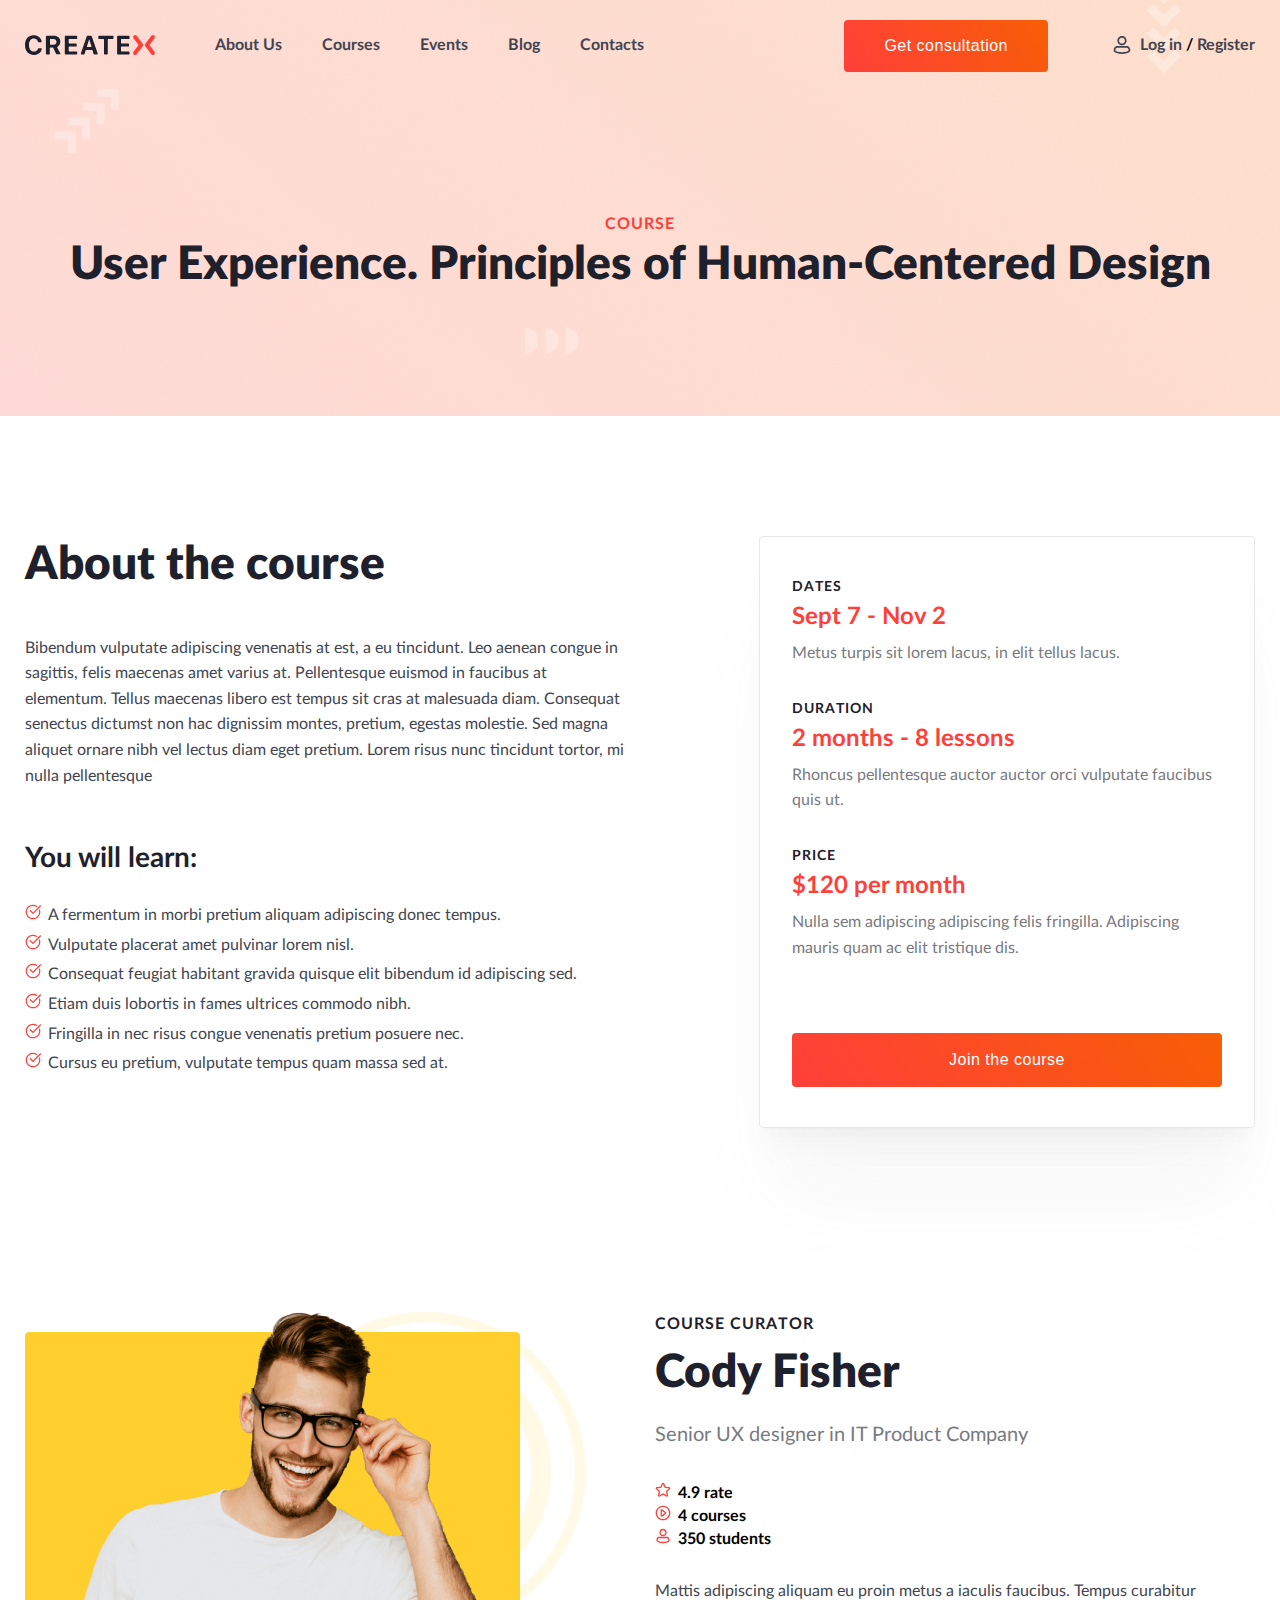
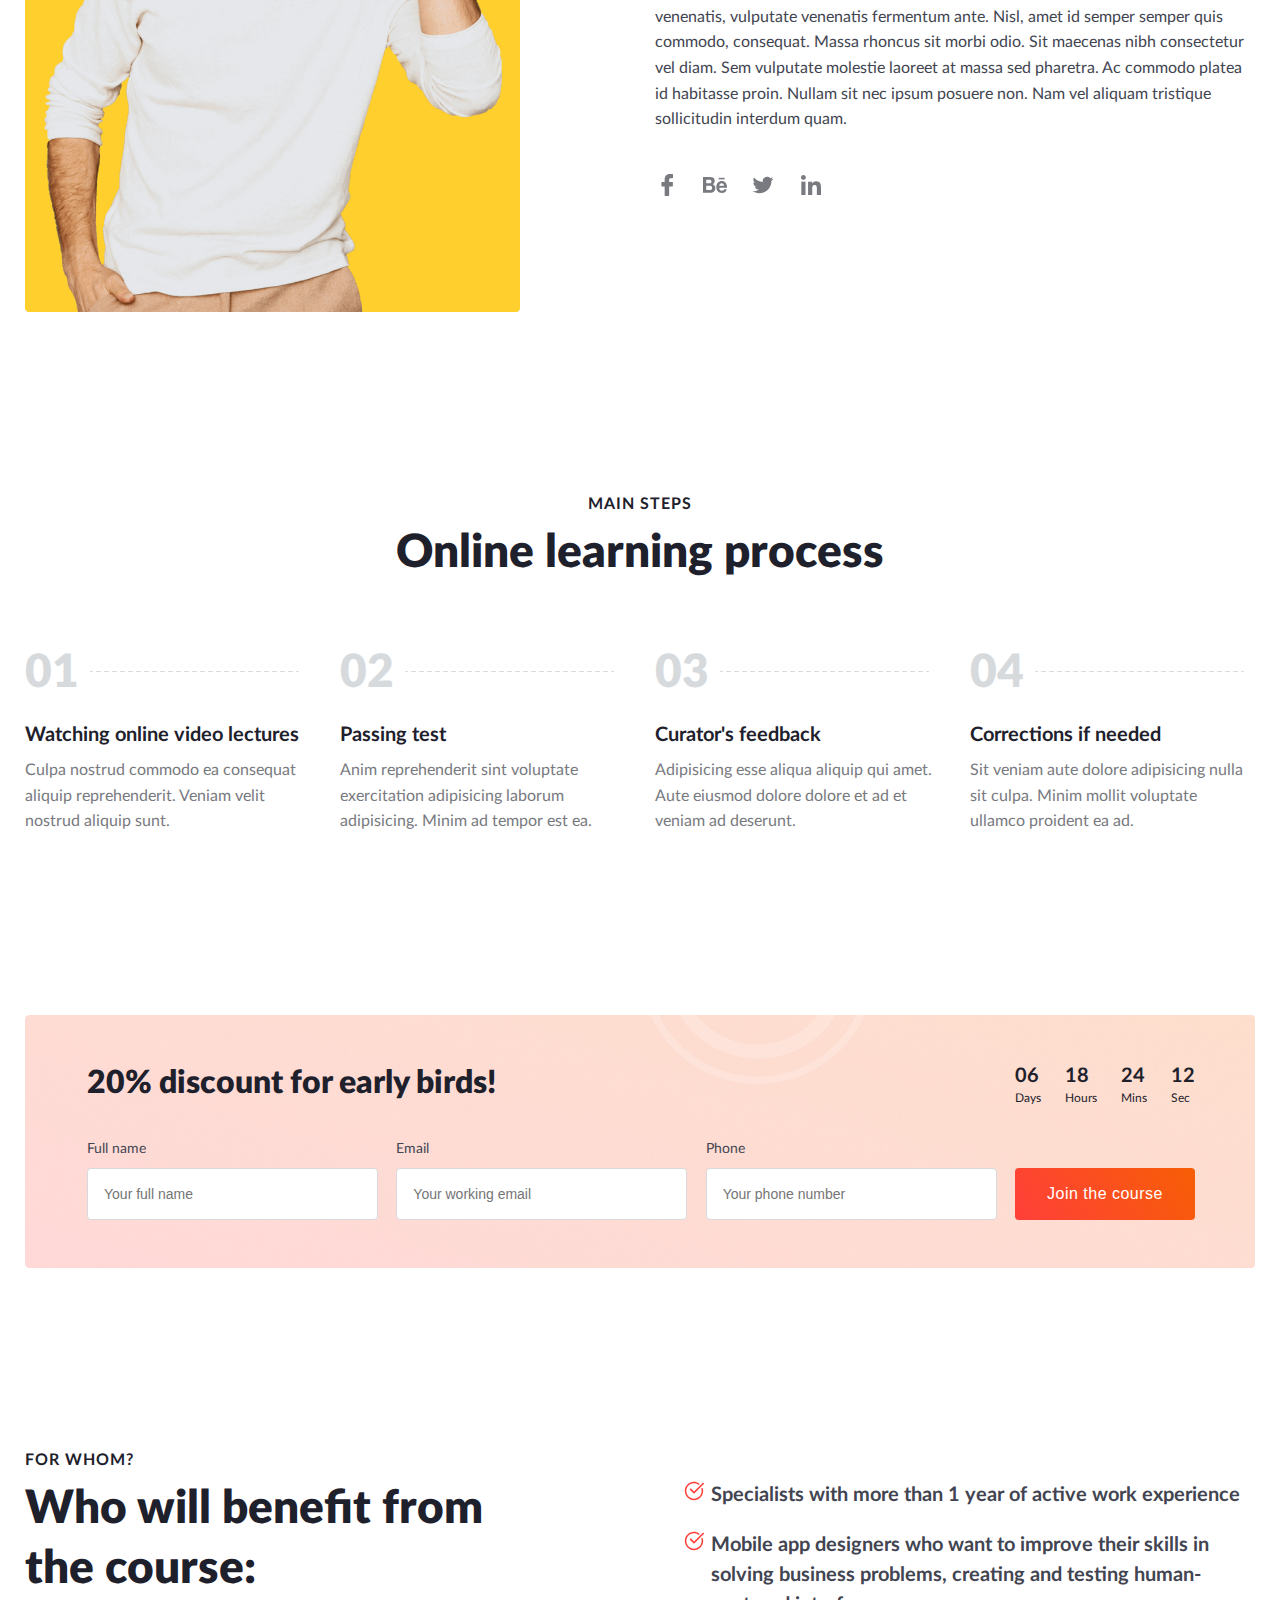
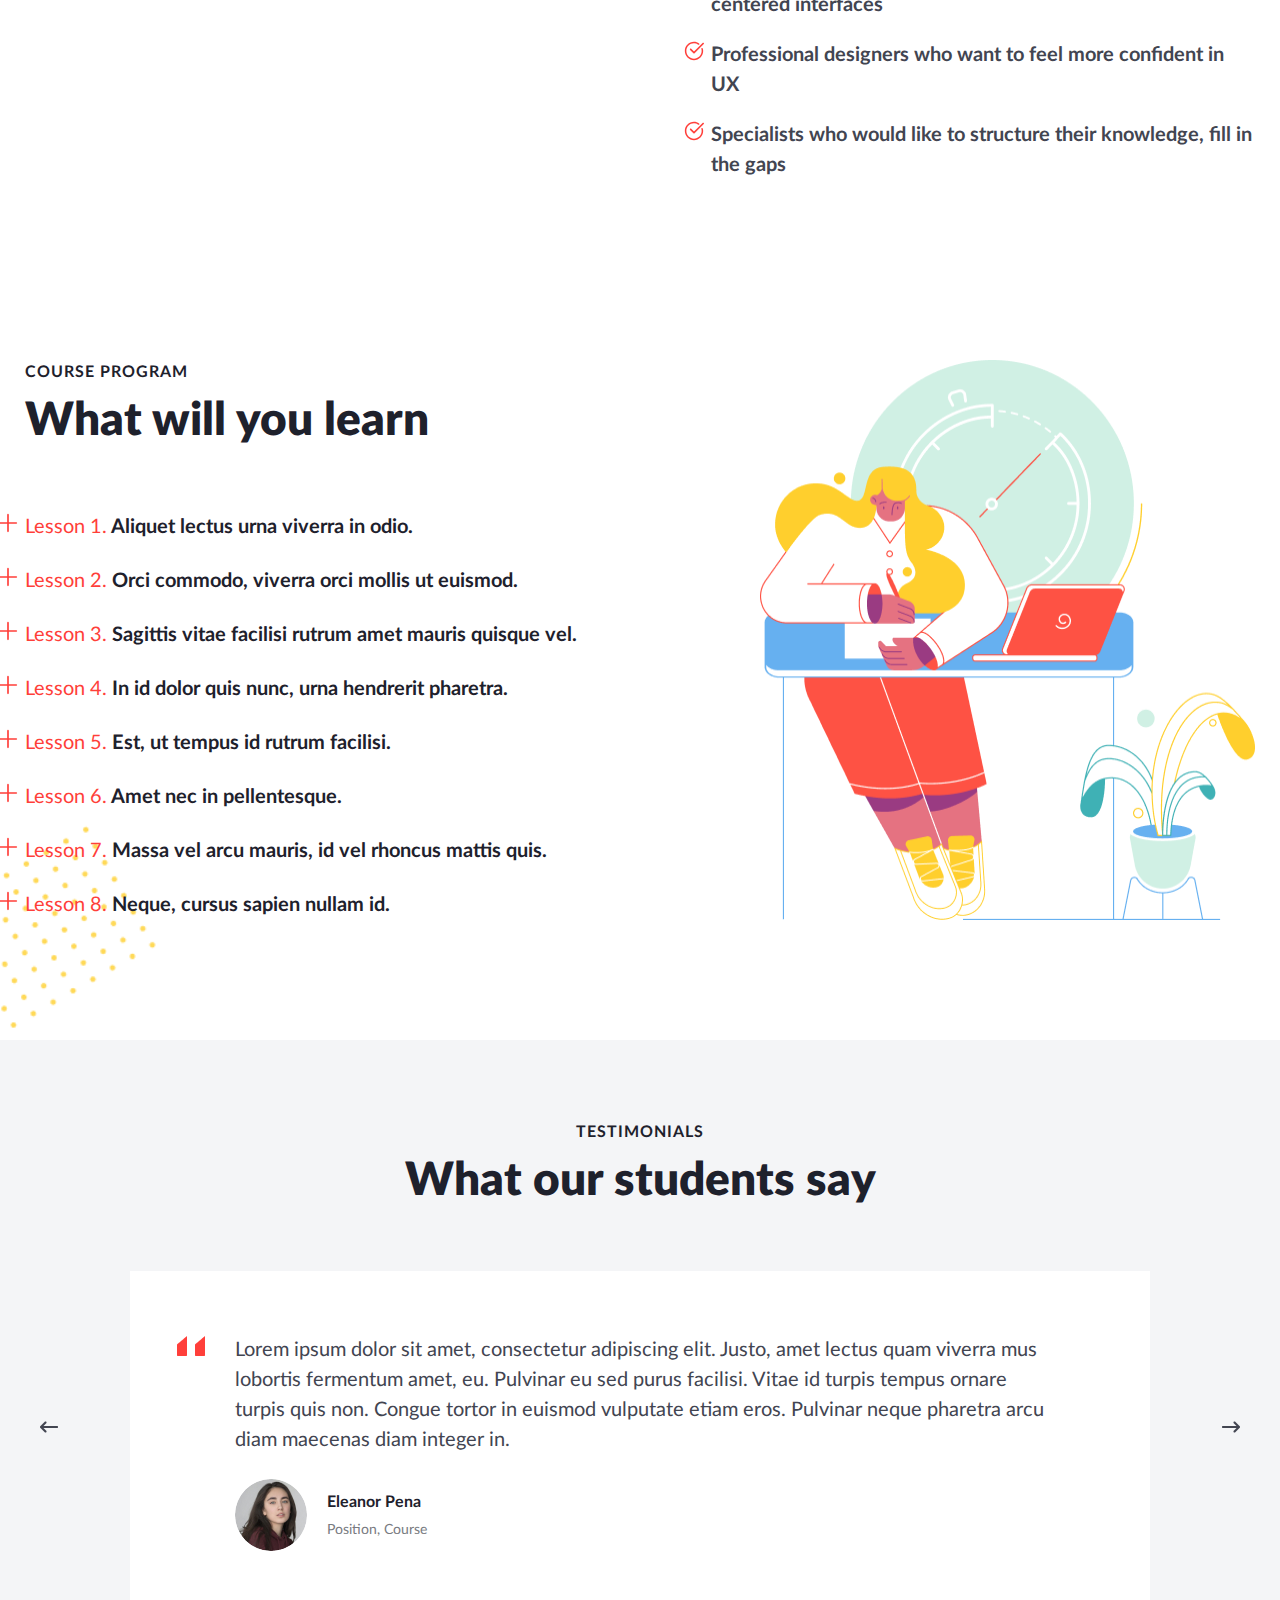
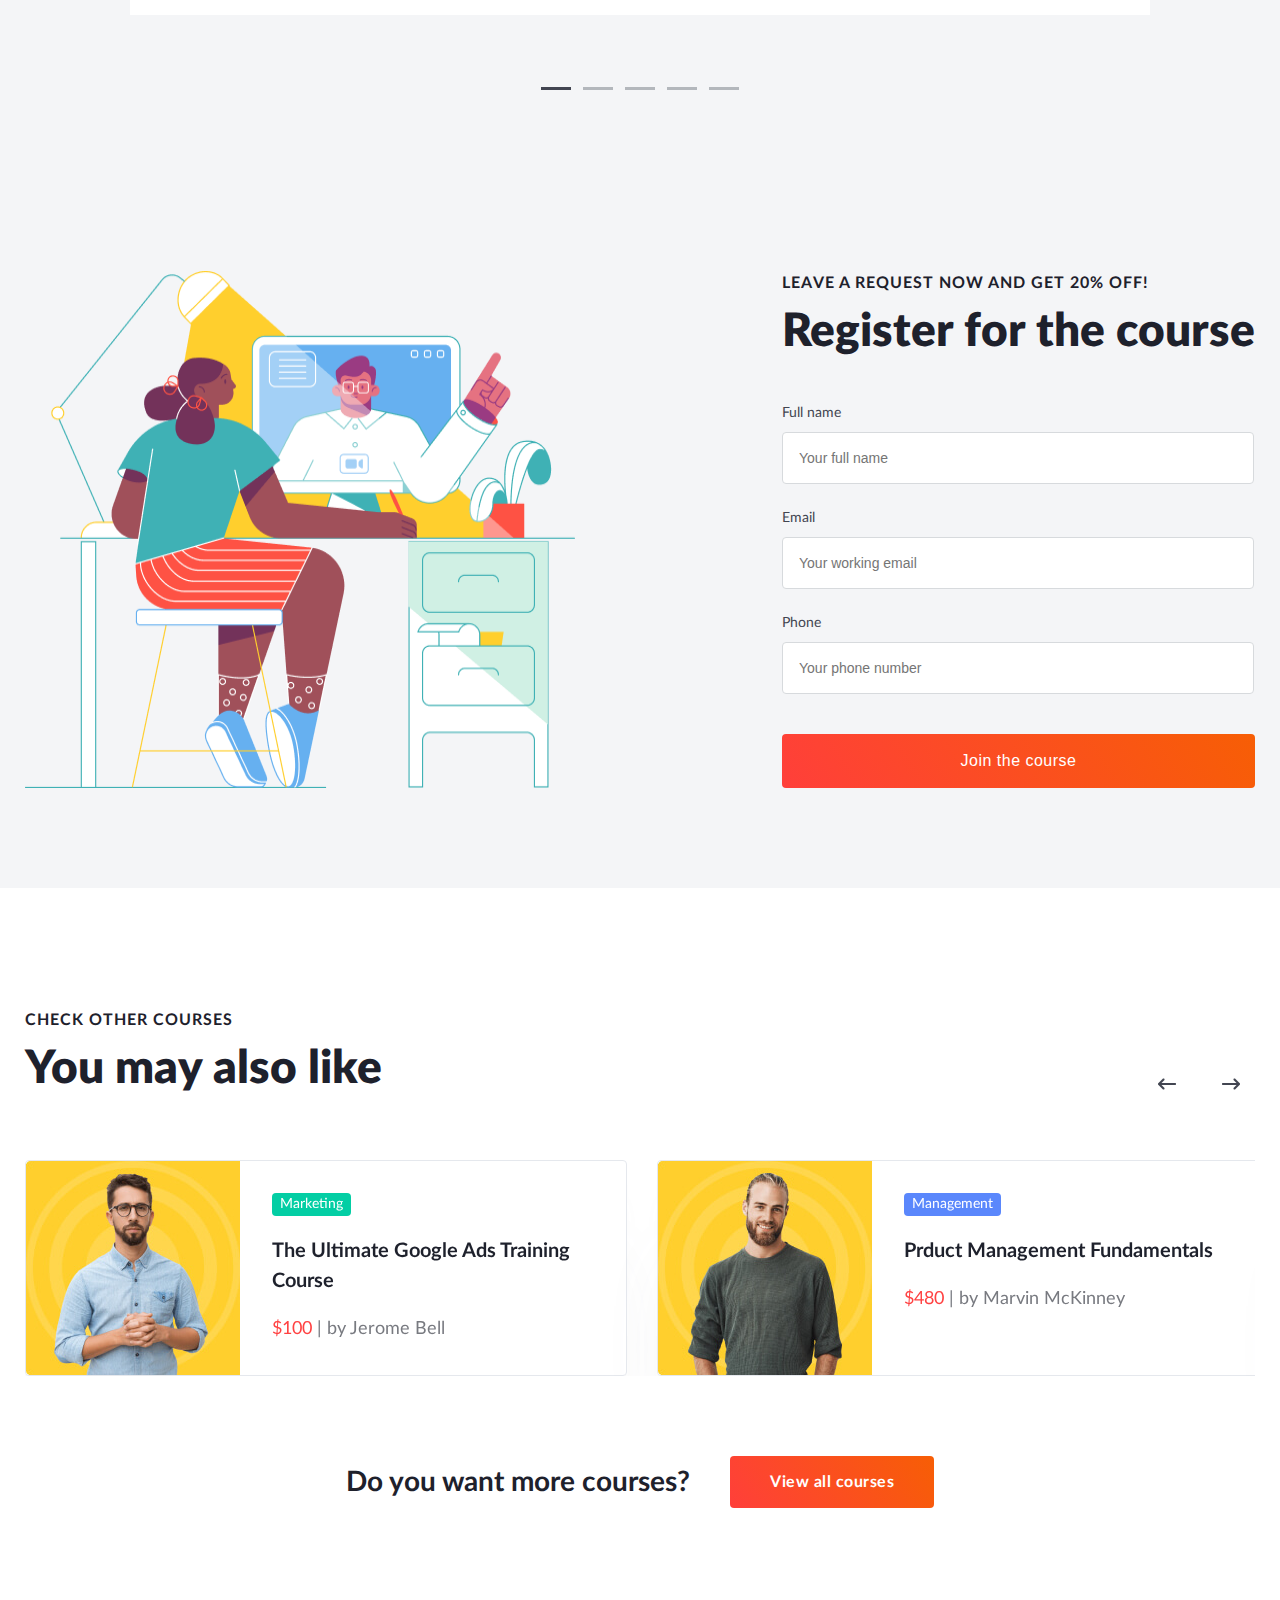
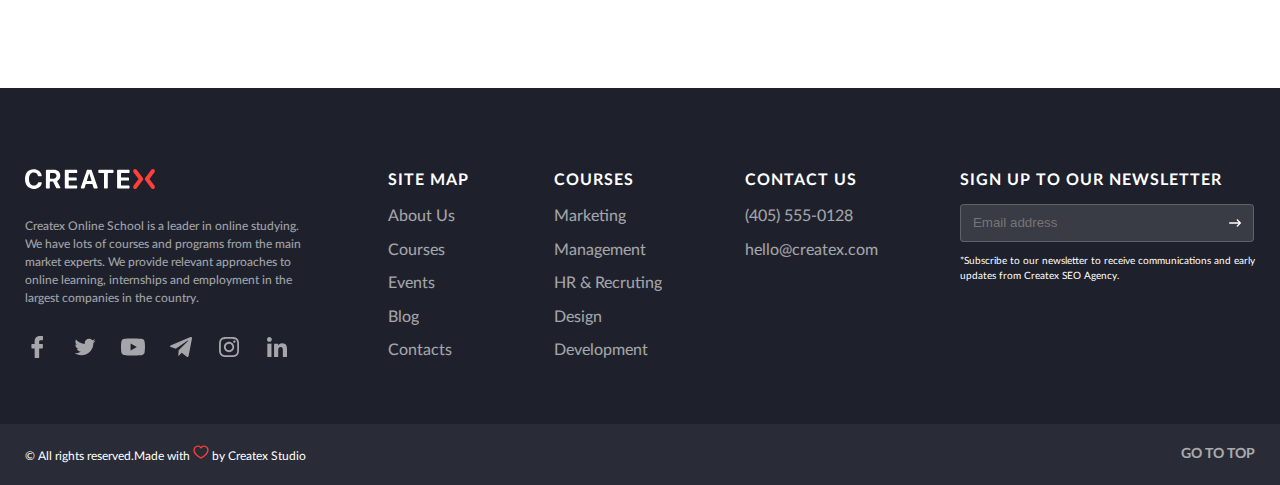
==== commit ce50af14: "q" ====
--- a/course-fisher.html
+++ b/course-fisher.html
@@ -25,8 +25,8 @@
                         </a>
                         <ul class="header__list">
                             <li><a href="#">About Us</a></li>
-                            <li><a href="#">Courses</a></li>
-                            <li><a href="#">Events</a></li>
+                            <li><a href="./courses.html">Courses</a></li>
+                            <li><a href="./events.html">Events</a></li>
                             <li><a href="#">Blog</a></li>
                             <li><a href="#">Contacts</a></li>
                         </ul>
@@ -348,54 +348,66 @@
                 </div>
                 <div class="other-courses__row">
                     <div class="other-courses__slider">
-                        <div class="courses__item">
-                            <img class="courses__img" src="./img/main-page/courses/item/01.png" alt="pic1">
-                            <div class="courses__box">
-                                <span class="courses__badge badge-marketing">Marketing</span>
-                                <h4 class="courses__position">The Ultimate Google Ads Training Course</h4>
-                                <p class="courses__salary"><span>$100</span> | by Jerome Bell</p>
-                            </div>
-                        </div>
-                        <div class="courses__item">
-                            <img class="courses__img" src="./img/main-page/courses/item/02.png" alt="pic2">
-                            <div class="courses__box">
-                                <span class="courses__badge badge-management">Management</span>
-                                <h4 class="courses__position">Prduct Management Fundamentals</h4>
-                                <p class="courses__salary"><span>$480</span> | by Marvin McKinney</p>
-                            </div>
-                        </div>
-                        <div class="courses__item">
-                            <img class="courses__img" src="./img/main-page/courses/item/03.png" alt="pic3">
-                            <div class="courses__box">
-                                <span class="courses__badge badge-hr-recruiting">HR & Recruting</span>
-                                <h4 class="courses__position">HR  Management and Analytics</h4>
-                                <p class="courses__salary"><span>$200</span> | by Leslie Alexander Li</p>
-                            </div>
-                        </div>
-                        <div class="courses__item">
-                            <img class="courses__img" src="./img/main-page/courses/item/04.png" alt="pic4">
-                            <div class="courses__box">
-                                <span class="courses__badge badge-marketing">Marketing</span>
-                                <h4 class="courses__position">Brand Management & PR Communications</h4>
-                                <p class="courses__salary"><span>$530</span> | by Kristin Watson</p>
-                            </div>
-                        </div>
-                        <div class="courses__item">
-                            <img class="courses__img" src="./img/main-page/courses/item/05.png" alt="pic5">
-                            <div class="courses__box">
-                                <span class="courses__badge badge-management">Management</span>
-                                <h4 class="courses__position">Business Development Management</h4>
-                                <p class="courses__salary"><span>$400</span> | by Dianne Russell</p>
-                            </div>
-                        </div>
-                        <div class="courses__item">
-                            <img class="courses__img" src="./img/main-page/courses/item/06.png" alt="pic6">
-                            <div class="courses__box">
-                                <span class="courses__badge badge-design">Design</span>
-                                <h4 class="courses__position">Graphic Design Basic</h4>
-                                <p class="courses__salary"><span>$500</span> | by Guy Hawkins</p>
-                            </div>
-                        </div>
+                        <a href="#">
+                            <div class="courses__item">
+                                <img class="courses__img" src="./img/main-page/courses/item/01.png" alt="pic1">
+                                <div class="courses__box">
+                                    <span class="courses__badge badge-marketing">Marketing</span>
+                                    <h4 class="courses__position">The Ultimate Google Ads Training Course</h4>
+                                    <p class="courses__salary"><span>$100</span> | by Jerome Bell</p>
+                                </div>
+                            </div>
+                        </a>
+                        <a href="#">
+                            <div class="courses__item">
+                                <img class="courses__img" src="./img/main-page/courses/item/02.png" alt="pic2">
+                                <div class="courses__box">
+                                    <span class="courses__badge badge-management">Management</span>
+                                    <h4 class="courses__position">Prduct Management Fundamentals</h4>
+                                    <p class="courses__salary"><span>$480</span> | by Marvin McKinney</p>
+                                </div>
+                            </div>
+                        </a>
+                        <a href="#">
+                            <div class="courses__item">
+                                <img class="courses__img" src="./img/main-page/courses/item/03.png" alt="pic3">
+                                <div class="courses__box">
+                                    <span class="courses__badge badge-hr-recruiting">HR & Recruting</span>
+                                    <h4 class="courses__position">HR  Management and Analytics</h4>
+                                    <p class="courses__salary"><span>$200</span> | by Leslie Alexander Li</p>
+                                </div>
+                            </div>
+                        </a>
+                        <a href="#">
+                            <div class="courses__item">
+                                <img class="courses__img" src="./img/main-page/courses/item/04.png" alt="pic4">
+                                <div class="courses__box">
+                                    <span class="courses__badge badge-marketing">Marketing</span>
+                                    <h4 class="courses__position">Brand Management & PR Communications</h4>
+                                    <p class="courses__salary"><span>$530</span> | by Kristin Watson</p>
+                                </div>
+                            </div>
+                        </a>
+                        <a href="#">
+                            <div class="courses__item">
+                                <img class="courses__img" src="./img/main-page/courses/item/05.png" alt="pic5">
+                                <div class="courses__box">
+                                    <span class="courses__badge badge-management">Management</span>
+                                    <h4 class="courses__position">Business Development Management</h4>
+                                    <p class="courses__salary"><span>$400</span> | by Dianne Russell</p>
+                                </div>
+                            </div>
+                        </a>
+                        <a href="#">
+                            <div class="courses__item">
+                                <img class="courses__img" src="./img/main-page/courses/item/06.png" alt="pic6">
+                                <div class="courses__box">
+                                    <span class="courses__badge badge-design">Design</span>
+                                    <h4 class="courses__position">Graphic Design Basic</h4>
+                                    <p class="courses__salary"><span>$500</span> | by Guy Hawkins</p>
+                                </div>
+                            </div>
+                        </a>
                     </div>
                 </div>
                 <div class="other-courses__all">
@@ -437,13 +449,13 @@
                 <div class="footer__item">
                     <a href="#" class="footer__title">Site map</a>
                     <a href="#" class="footer__subtitle">About Us</a>
-                    <a href="#" class="footer__subtitle">Courses</a>
-                    <a href="#" class="footer__subtitle">Events</a>
+                    <a href="./courses.html" class="footer__subtitle">Courses</a>
+                    <a href="./events.html" class="footer__subtitle">Events</a>
                     <a href="#" class="footer__subtitle">Blog</a>
                     <a href="#" class="footer__subtitle">Contacts</a>
                 </div>
                 <div class="footer__item">
-                    <a href="#" class="footer__title">Courses</a>
+                    <a href="./courses.html" class="footer__title">Courses</a>
                     <a href="#" class="footer__subtitle">Marketing</a>
                     <a href="#" class="footer__subtitle">Management</a>
                     <a href="#" class="footer__subtitle">HR & Recruting</a>
--- a/css/style.css
+++ b/css/style.css
@@ -81,6 +81,31 @@
   color: #FFFFFF;
   cursor: pointer;
 }
+.btn:hover {
+  position: relative;
+  font-size: 16px;
+  line-height: 52px;
+  letter-spacing: 0.5px;
+  background: linear-gradient(55.95deg, #FF3F3A 0%, #F75E05 100%);
+  -webkit-background-clip: text;
+  -webkit-text-fill-color: transparent;
+  border-radius: 4px;
+  cursor: pointer;
+}
+.btn:hover::before {
+  content: "";
+  position: absolute;
+  top: 0;
+  left: 0;
+  right: 0;
+  bottom: 0;
+  border-radius: 4px;
+  border: 1px solid transparent;
+  background: linear-gradient(55.95deg, #FF3F3A 0%, #F75E05 100%);
+  -webkit-mask: linear-gradient(#fff 0 0) padding-box, linear-gradient(#fff 0 0);
+  -webkit-mask-composite: destination-out;
+  mask-composite: exclude;
+}
 
 .subtitle {
   margin: 0 0 8px 0;
@@ -96,6 +121,17 @@
   font-size: 46px;
   line-height: 130%;
   color: #1E212C;
+}
+
+.btns__about-us:hover, a.courses__btn:hover {
+  background: linear-gradient(55.95deg, #FF3F3A 0%, #F75E05 100%);
+  border-radius: 4px;
+  font-size: 16px;
+  line-height: 325%;
+  letter-spacing: 0.5px;
+  color: #FFFFFF;
+  -webkit-text-fill-color: #FFFFFF;
+  cursor: pointer;
 }
 
 .bg-wrap {
@@ -264,7 +300,32 @@
   mask-composite: exclude;
 }
 .btns__explore {
-  padding: 0 40px;
+  padding: 18px 40px;
+}
+.btns__explore:hover {
+  position: relative;
+  font-size: 16px;
+  line-height: 52px;
+  letter-spacing: 0.5px;
+  background: linear-gradient(55.95deg, #FF3F3A 0%, #F75E05 100%);
+  -webkit-background-clip: text;
+  -webkit-text-fill-color: transparent;
+  border-radius: 4px;
+  cursor: pointer;
+}
+.btns__explore:hover::before {
+  content: "";
+  position: absolute;
+  top: 0;
+  left: 0;
+  right: 0;
+  bottom: 0;
+  border-radius: 4px;
+  border: 1px solid transparent;
+  background: linear-gradient(55.95deg, #FF3F3A 0%, #F75E05 100%);
+  -webkit-mask: linear-gradient(#fff 0 0) padding-box, linear-gradient(#fff 0 0);
+  -webkit-mask-composite: destination-out;
+  mask-composite: exclude;
 }
 
 .about {
@@ -301,6 +362,31 @@
 .about__more-about {
   padding: 0 32px;
   cursor: pointer;
+}
+.about__more-about:hover {
+  position: relative;
+  font-size: 16px;
+  line-height: 52px;
+  letter-spacing: 0.5px;
+  background: linear-gradient(55.95deg, #FF3F3A 0%, #F75E05 100%);
+  -webkit-background-clip: text;
+  -webkit-text-fill-color: transparent;
+  border-radius: 4px;
+  cursor: pointer;
+}
+.about__more-about:hover::before {
+  content: "";
+  position: absolute;
+  top: 0;
+  left: 0;
+  right: 0;
+  bottom: 0;
+  border-radius: 4px;
+  border: 1px solid transparent;
+  background: linear-gradient(55.95deg, #FF3F3A 0%, #F75E05 100%);
+  -webkit-mask: linear-gradient(#fff 0 0) padding-box, linear-gradient(#fff 0 0);
+  -webkit-mask-composite: destination-out;
+  mask-composite: exclude;
 }
 
 .courses__row {
@@ -431,6 +517,12 @@
   flex: 1 1 auto;
   cursor: pointer;
 }
+.benefits__btn.active {
+  font-size: 16px;
+  line-height: 160%;
+  color: #FF3F3A;
+  border: 1px solid #FF3F3A;
+}
 .benefits__hover:hover {
   font-size: 16px;
   line-height: 160%;
@@ -458,13 +550,6 @@
   font-size: 16px;
   line-height: 160%;
   color: #424551;
-}
-
-.active {
-  font-size: 16px;
-  line-height: 160%;
-  color: #FF3F3A;
-  border: 1px solid #FF3F3A;
 }
 
 .btns__tutors:before {
@@ -551,6 +636,7 @@
 }
 .events__text {
   text-align: center;
+  padding: 0 0 60px 0;
 }
 .events__column {
   display: grid;
@@ -559,6 +645,7 @@
 }
 .events__field {
   display: flex;
+  align-items: flex-start;
   padding: 32px 40px;
   background-color: #FFFFFF;
   border-radius: 4px;
@@ -585,19 +672,44 @@
   padding: 0 40px;
   cursor: pointer;
 }
+.events__btn:hover {
+  position: relative;
+  font-size: 14px;
+  line-height: 44px;
+  letter-spacing: 0.5px;
+  background: linear-gradient(55.95deg, #FF3F3A 0%, #F75E05 100%);
+  -webkit-background-clip: text;
+  -webkit-text-fill-color: transparent;
+  border-radius: 4px;
+  cursor: pointer;
+}
+.events__btn:hover::before {
+  content: "";
+  position: absolute;
+  top: 0;
+  left: 0;
+  right: 0;
+  bottom: 0;
+  border-radius: 4px;
+  border: 1px solid transparent;
+  background: linear-gradient(55.95deg, #FF3F3A 0%, #F75E05 100%);
+  -webkit-mask: linear-gradient(#fff 0 0) padding-box, linear-gradient(#fff 0 0);
+  -webkit-mask-composite: destination-out;
+  mask-composite: exclude;
+}
 
 .field {
-  display: flex;
-  align-items: flex-start;
+  border: 1px solid #D7DADD;
 }
 .field__box {
-  display: grid;
-  grid-template-areas: "day month" "day time";
-  -moz-column-gap: 20px;
-       column-gap: 20px;
+  display: flex;
+  gap: 20px;
+}
+.field__minibox {
+  display: flex;
+  flex-direction: column;
 }
 .field__day {
-  grid-area: day;
   font-family: "Lato-Black";
   font-size: 48px;
   line-height: 130%;
@@ -606,13 +718,11 @@
   align-items: center;
 }
 .field__month {
-  grid-area: month;
   font-size: 20px;
   line-height: 150%;
   color: #1E212C;
 }
 .field__time {
-  grid-area: time;
   font-family: "Lato-Regular";
   font-size: 16px;
   line-height: 160%;
@@ -792,16 +902,20 @@
 .slider .slick-arrow {
   position: absolute;
   font-size: 0;
+  cursor: pointer;
 }
 .slider .slick-prev {
   top: 0;
   right: 64px;
   height: 48px;
   width: 48px;
-  background: url(../img/main-page/team/slider/prev-hover.png);
+  background: url(../img/main-page/team/slider/prev-btn.png);
   background-repeat: no-repeat;
   background-position: center;
   padding: 24px;
+}
+.slider .slick-prev:hover {
+  background: url(../img/main-page/team/slider/prev-hover.png);
 }
 .slider .slick-prev.slick-disabled {
   background: url(../img/main-page/team/slider/prev-btn.png);
@@ -813,10 +927,13 @@
   right: 0;
   height: 48px;
   width: 48px;
-  background: url(../img/main-page/team/slider/next-hover.png);
+  background: url(../img/main-page/team/slider/next-btn.png);
   background-repeat: no-repeat;
   background-position: center;
   padding: 24px;
+}
+.slider .slick-next:hover {
+  background: url(../img/main-page/team/slider/next-hover.png);
 }
 .slider .slick-next.slick-disabled {
   background: url(../img/main-page/team/slider/next-btn.png);
@@ -928,16 +1045,20 @@
   position: absolute;
   font-size: 0;
   z-index: 10;
+  cursor: pointer;
 }
 .slider-wide .slick-prev {
   top: 40%;
   left: 0;
   height: 48px;
   width: 48px;
-  background: url(../img/main-page/team/slider/prev-hover.png);
+  background: url(../img/main-page/team/slider/prev-btn.png);
   background-repeat: no-repeat;
   background-position: center;
   padding: 24px;
+}
+.slider-wide .slick-prev:hover {
+  background: url(../img/main-page/team/slider/prev-hover.png);
 }
 .slider-wide .slick-prev.slick-disabled {
   background: url(../img/main-page/team/slider/prev-btn.png);
@@ -949,10 +1070,13 @@
   right: 0;
   height: 48px;
   width: 48px;
-  background: url(../img/main-page/team/slider/next-hover.png);
+  background: url(../img/main-page/team/slider/next-btn.png);
   background-repeat: no-repeat;
   background-position: center;
   padding: 24px;
+}
+.slider-wide .slick-next:hover {
+  background: url(../img/main-page/team/slider/next-hover.png);
 }
 .slider-wide .slick-next.slick-disabled {
   background: url(../img/main-page/team/slider/next-btn.png);
@@ -962,6 +1086,7 @@
 .slider-wide .slick-dots {
   display: flex;
   justify-content: center;
+  cursor: pointer;
 }
 .slider-wide .slick-dots li:not(:last-child) {
   margin: 0 12px 0 0;
@@ -1120,7 +1245,7 @@
 .subscribe__btn {
   padding: 0 40px;
   outline: none;
-  border: none;
+  border: 1px solid #F75E05;
 }
 
 .footer {
@@ -1169,6 +1294,9 @@
 }
 .footer__subtitle:not(:last-child) {
   margin: 0 0 8px 0;
+}
+.footer__subtitle:hover {
+  text-decoration: underline;
 }
 .footer__input {
   display: flex;
@@ -1194,7 +1322,6 @@
   padding: 0;
   margin: 0;
   height: 36px;
-  vertical-align: middle;
   background: transparent url(../img/main-page/footer/LineStroke.svg) no-repeat 50% 50%;
   width: 36px;
   font-size: 0;
@@ -1219,6 +1346,9 @@
   line-height: 150%;
   color: #FFFFFF;
   opacity: 0.6;
+}
+.footer__end a:hover {
+  text-decoration: underline;
 }
 .footer__end-wrap {
   background: url(../img/main-page/footer/background-end.png) 0 0/cover no-repeat;
@@ -1455,6 +1585,9 @@
   list-style-position: inside;
   margin: 0 0 32px 0;
 }
+.curator-fisher__list li:not(:last-child) {
+  margin: 0 0 4px 0;
+}
 .curator-fisher__star {
   list-style-image: url(../img/course-fisher/curator-fisher/list/Star.svg);
 }
@@ -1743,9 +1876,7 @@
   margin: 0 0 60px 0;
 }
 .other-courses__row {
-  display: flex;
-  position: relative;
-  gap: 30px;
+  position: relative;
 }
 .other-courses__slider {
   overflow: hidden;
@@ -1776,16 +1907,20 @@
 .other-courses .slick-arrow {
   position: absolute;
   font-size: 0;
+  cursor: pointer;
 }
 .other-courses .slick-prev {
   top: -100px;
   right: 64px;
   height: 48px;
   width: 48px;
-  background: url(../img/main-page/team/slider/prev-hover.png);
+  background: url(../img/main-page/team/slider/prev-btn.png);
   background-repeat: no-repeat;
   background-position: center;
   padding: 24px;
+}
+.other-courses .slick-prev:hover {
+  background: url(../img/main-page/team/slider/prev-hover.png);
 }
 .other-courses .slick-prev.slick-disabled {
   background: url(../img/main-page/team/slider/prev-btn.png);
@@ -1797,13 +1932,148 @@
   right: 0;
   height: 48px;
   width: 48px;
-  background: url(../img/main-page/team/slider/next-hover.png);
+  background: url(../img/main-page/team/slider/next-btn.png);
   background-repeat: no-repeat;
   background-position: center;
   padding: 24px;
+}
+.other-courses .slick-next:hover {
+  background: url(../img/main-page/team/slider/next-hover.png);
 }
 .other-courses .slick-next.slick-disabled {
   background: url(../img/main-page/team/slider/next-btn.png);
   background-repeat: no-repeat;
   background-position: center;
+}
+
+.events-page__content {
+  padding: 0 0 180px 0;
+}
+.events-page__text {
+  text-align: center;
+  margin: -60px 0 60px 0;
+}
+.events-page__row {
+  display: flex;
+  justify-content: space-between;
+  align-items: center;
+  padding: 0 0 60px 0;
+}
+.events-page__row label {
+  font-size: 16px;
+  line-height: 160%;
+  color: #424551;
+  margin: 0 12px 0 0;
+}
+.events-page__row select {
+  background: #FFFFFF;
+  border: 1px solid #D7DADD;
+  border-radius: 4px;
+  height: 44px;
+  outline: none;
+  padding: 0 0 0 16px;
+}
+.events-page__box {
+  display: flex;
+  flex-direction: row;
+  align-items: center;
+}
+.events-page__box input {
+  box-sizing: border-box;
+  height: 44px;
+  outline: none;
+}
+.events-page__box a:not(:last-child) {
+  margin: 0 12px 0 0;
+}
+.events-page__box span {
+  font-family: "Lato-Regular";
+  font-size: 14px;
+  line-height: 150%;
+  color: #787A80;
+  padding: 0 0 0 12px;
+}
+.events-page__number {
+  padding: 0 0 0 16px;
+  border-radius: 4px;
+  border: 1px solid #D7DADD;
+}
+.events-page__form {
+  display: flex;
+  align-items: center;
+  border-radius: 4px;
+  border: 1px solid #D7DADD;
+}
+.events-page__search {
+  border: none;
+  padding: 0 0 0 16px;
+  border-radius: 4px 0 0 4px;
+}
+.events-page__submit {
+  height: 42px;
+  width: 42px;
+  border: none;
+  font-size: 0;
+  background: transparent url(../img/events-page/search.svg) no-repeat 50% 50%;
+  padding: 0;
+  cursor: pointer;
+}
+.events-page__column {
+  display: flex;
+  flex-direction: column;
+  gap: 24px;
+}
+.events-page__dots {
+  padding: 60px 0 0 0;
+}
+.events-page__list {
+  display: flex;
+  justify-content: center;
+  align-items: center;
+  gap: 20px;
+}
+.events-page__item {
+  display: flex;
+}
+.events-page__item a {
+  font-size: 16px;
+  line-height: 160%;
+  color: #424551;
+  align-self: center;
+}
+.events-page__item.active a {
+  font-size: 16px;
+  line-height: 160%;
+  color: #FF3F3A;
+}
+.events-page__item img {
+  vertical-align: middle;
+}
+
+.events-page__grid {
+  display: grid;
+  grid-template-columns: 1fr 1fr 1fr;
+  grid-template-rows: 1fr 1fr 1fr;
+  gap: 30px;
+}
+.events-page__grid .events__field {
+  flex-direction: column;
+  padding: 24px;
+}
+.events-page__grid .field__box {
+  flex-direction: column;
+  flex: 1 1 auto;
+}
+.events-page__grid .field__month {
+  color: #FF4242;
+}
+.events-page__grid .field__text {
+  padding: 0;
+}
+.events-page__grid .field__title {
+  font-size: 18px;
+}
+.events-page__grid .field__btn {
+  display: block;
+  padding: 0 134px;
 }/*# sourceMappingURL=style.css.map */